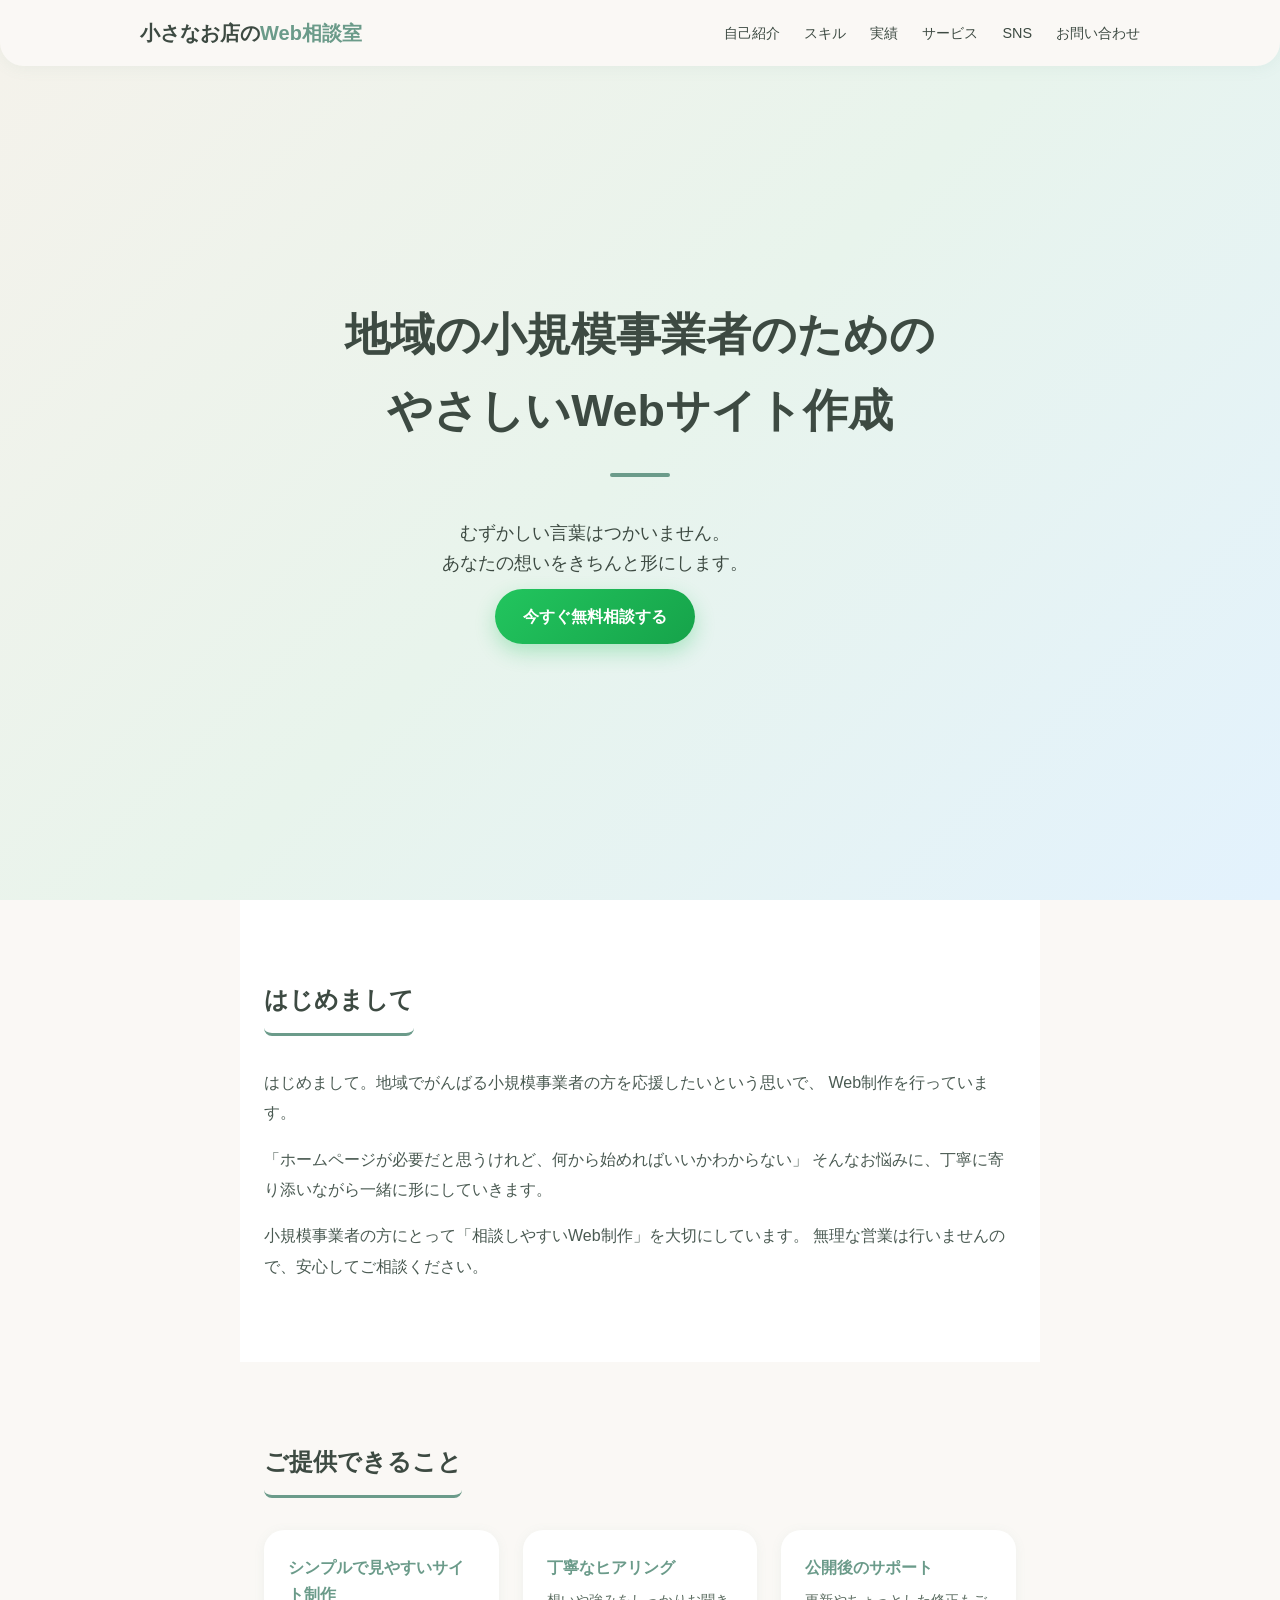
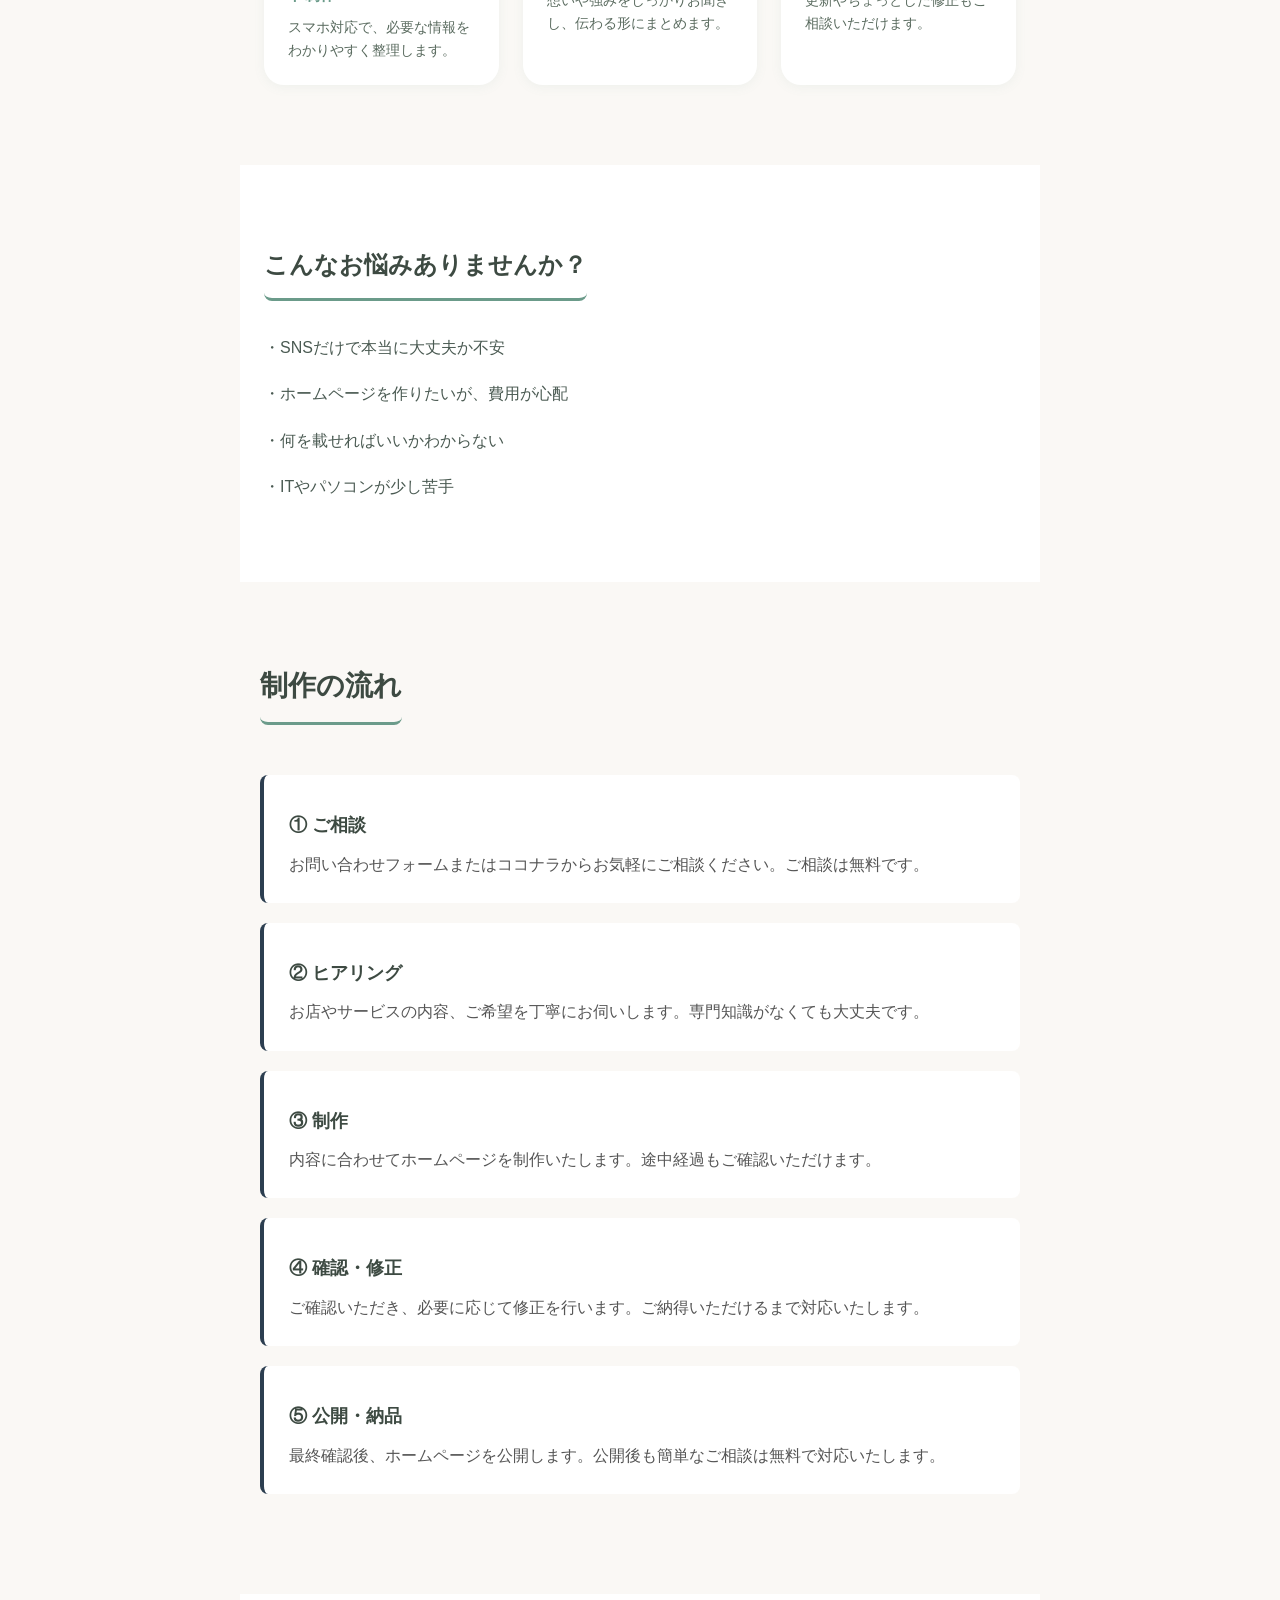
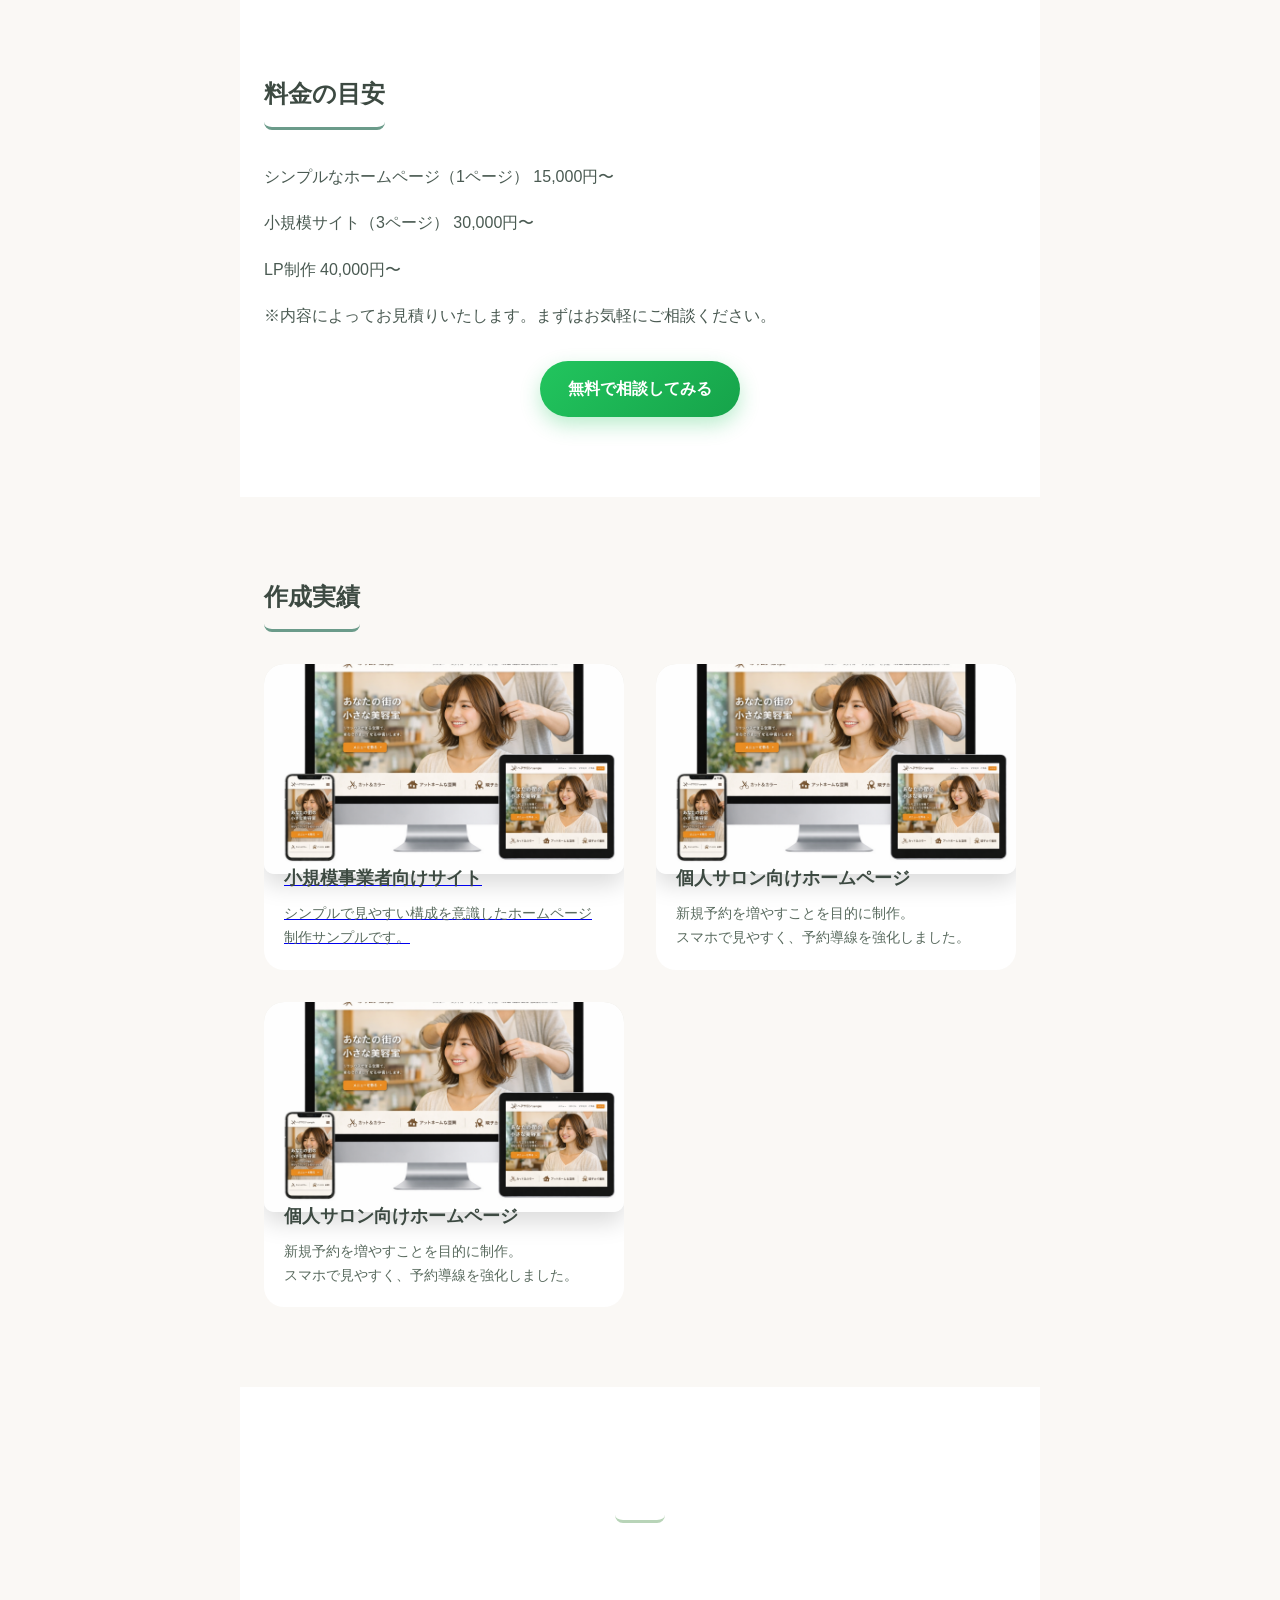
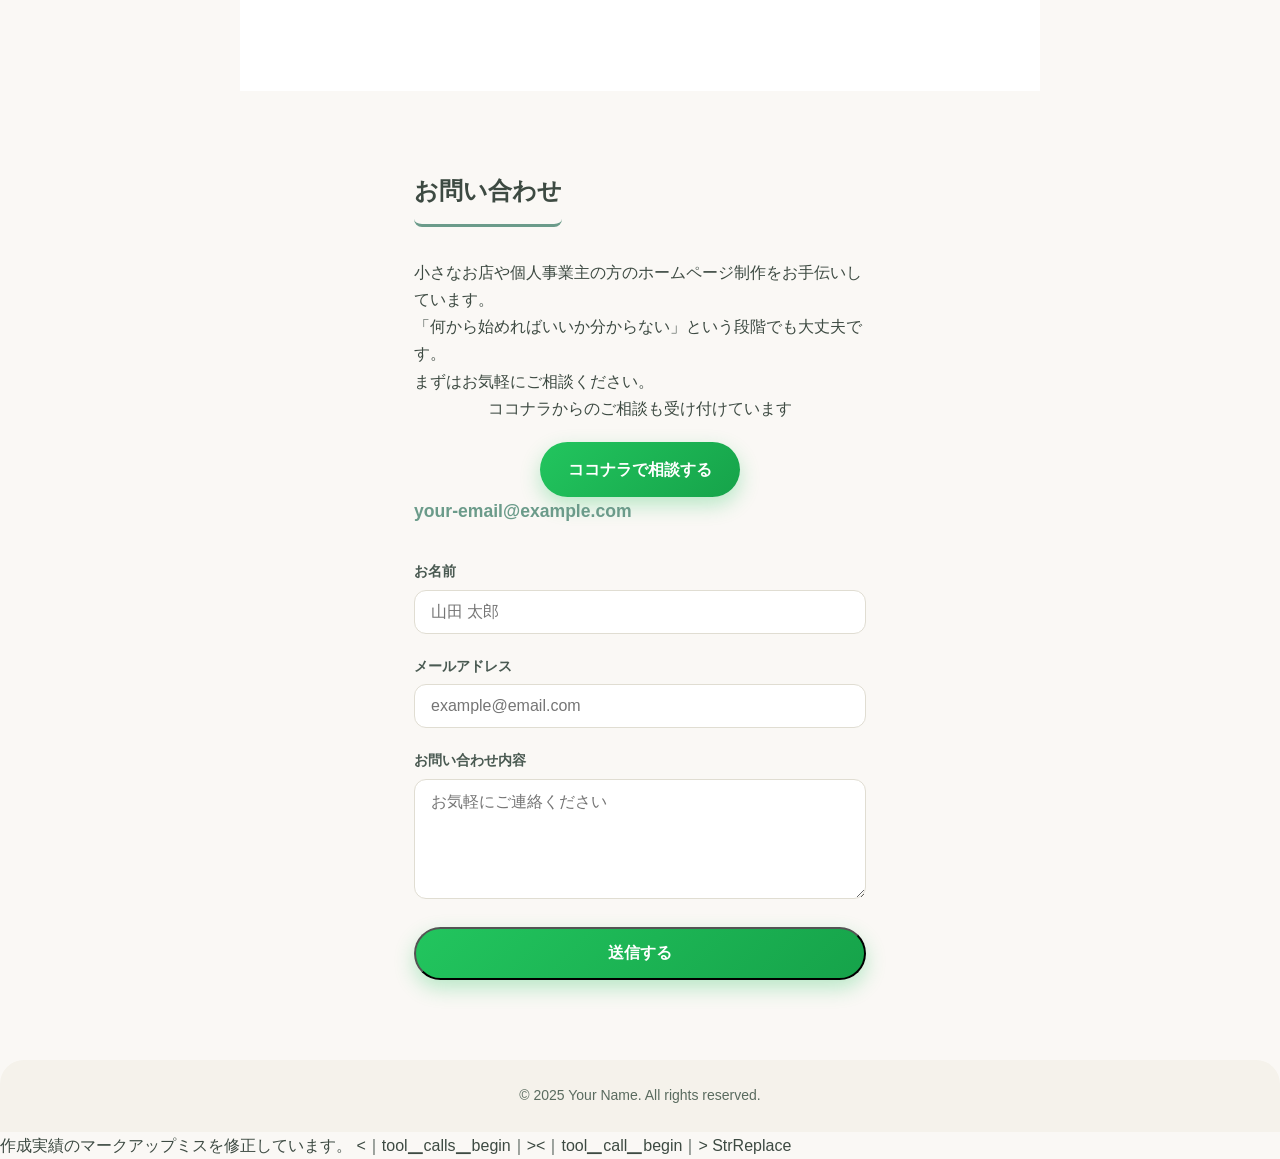
==== index.html @ 9c5da773 "改善３" ====
<!DOCTYPE html>

<html lang="ja"> 
<head>
  <meta charset="UTF-8">
  <meta name="viewport" content="width=device-width, initial-scale=1.0">
  <title>地域の小規模事業者向けホームページ制作 | 小さなお店のWeb相談室</title>
  <meta name="description" content="小規模事業者さまや個人事業主さま向けのWeb制作サービスを行っています。スマホ対応のシンプルなサイトをヒアリングから公開まで丁寧にサポート。小さなお店のWeb相談室です。">  
  <meta property="og:title" content="地域の小規模事業者のためのやさしいWebサイト作成">
  <meta property="og:description" content="小規模事業者さまや個人事業主さま向けのWeb制作サービスを行っています。スマホ対応のシンプルなサイトをヒアリングから公開まで丁寧にサポート。小さなお店のWeb相談室です。">
  <meta property="og:type" content="website">
  <meta property="og:url" content="https://smallbiz-web.github.io/web-portfolio/">
  <meta property="og:image" content="https://smallbiz-web.github.io/web-portfolio/ogp.png">
  <meta name="twitter:card" content="summary_large_image">
  <meta name="twitter:title" content="地域の小規模事業者のためのやさしいWebサイト作成">
  <meta name="twitter:description" content="スマホ対応のシンプルなサイトをヒアリングから公開まで丁寧にサポート。小さなお店のWeb相談室です。">
  <meta name="twitter:image" content="https://smallbiz-web.github.io/web-portfolio/ogp.png">
  <link rel="stylesheet" href="style.css">
</head>
<body>
  <!-- ========================================
       １. ヘッダー（名前とメニュー）
       名前は .header-name 内を、メニューは .header-nav 内を編集してください
  ======================================== -->
  <header class="header">
    <div class="header-inner">
      <a href="#" class="header-name">小さなお店の<span>Web相談室</span></a>
      <nav class="header-nav">
        <a href="#intro">自己紹介</a>
        <a href="#skills">スキル</a>
        <a href="#works">実績</a>
        <a href="service.html">サービス</a>
        <a href="#sns">SNS</a>
        <a href="#contact">お問い合わせ</a>
      </nav>
    </div>
  </header>

  <!-- ========================================
       ２. メインビジュアル（キャッチコピー）
       h1 と p の中身を変更してください
  ======================================== -->
  <section class="hero">
    <div class="hero-content">
      <h1>地域の小規模事業者のための<br>やさしいWebサイト作成</h1>
      <div class="hero-accent"></div>
       <p>むずかしい言葉はつかいません。<br>
          あなたの想いをきちんと形にします。</p>

         <p class="hero-button">
          <a href="#contact" class="btn-primary">
            今すぐ無料相談する
          </a>
        </p>
        
    </div>
  </section>

  <!-- ========================================
       ３. 自己紹介セクション
       .intro-text 内の p タグで文章を編集してください
  ======================================== -->
  <section class="section" id="intro">
    <h2 class="section-title">はじめまして</h2>
    <div class="intro-text">
      <p>
        <!-- ここに自己紹介文を書いてください -->
        はじめまして。地域でがんばる小規模事業者の方を応援したいという思いで、
Web制作を行っています。
      </p>
      <p>
        「ホームページが必要だと思うけれど、何から始めればいいかわからない」
        そんなお悩みに、丁寧に寄り添いながら一緒に形にしていきます。
        </p>
        
        <p>
          小規模事業者の方にとって「相談しやすいWeb制作」を大切にしています。
          無理な営業は行いませんので、安心してご相談ください。
          </p>
    </div>
  </section>

  <!-- ========================================
       ４. スキルセクション
       .skill-item をコピーして追加・削除できます
  ======================================== -->
  <section class="section skills" id="skills">
    <h2 class="section-title">ご提供できること</h2>
    <div class="skill-list">
      <div class="skill-item">
        <h3>シンプルで見やすいサイト制作</h3>
        <p>スマホ対応で、必要な情報をわかりやすく整理します。</p>
      </div>
      <div class="skill-item">
        <h3>丁寧なヒアリング</h3>
        <p>想いや強みをしっかりお聞きし、伝わる形にまとめます。</p>
      </div>
      <div class="skill-item">
        <h3>公開後のサポート</h3>
        <p>更新やちょっとした修正もご相談いただけます。</p>
      </div>
    </div>
  </section>

  <section class="section">
    <h2 class="section-title">こんなお悩みありませんか？</h2>
    <div class="intro-text">
      <p>・SNSだけで本当に大丈夫か不安</p>
      <p>・ホームページを作りたいが、費用が心配</p>
      <p>・何を載せればいいかわからない</p>
      <p>・ITやパソコンが少し苦手</p>
    </div>
  </section>

  <!-- 制作の流れ -->
<section class="section flow">
  <h2 class="section-title">制作の流れ</h2>

  <div class="flow-item">
    <h3>① ご相談</h3>
    <p>お問い合わせフォームまたはココナラからお気軽にご相談ください。ご相談は無料です。</p>
  </div>
  
  <div class="flow-item">
    <h3>② ヒアリング</h3>
    <p>お店やサービスの内容、ご希望を丁寧にお伺いします。専門知識がなくても大丈夫です。</p>
  </div>
  
  <div class="flow-item">
    <h3>③ 制作</h3>
    <p>内容に合わせてホームページを制作いたします。途中経過もご確認いただけます。</p>
  </div>
  
  <div class="flow-item">
    <h3>④ 確認・修正</h3>
    <p>ご確認いただき、必要に応じて修正を行います。ご納得いただけるまで対応いたします。</p>
  </div>
  
  <div class="flow-item">
    <h3>⑤ 公開・納品</h3>
    <p>最終確認後、ホームページを公開します。公開後も簡単なご相談は無料で対応いたします。</p>
  </div>
</section>

  <section class="section price">
    <h2 class="section-title">料金の目安</h2>
    <div class="intro-text">
      <p>シンプルなホームページ（1ページ） 15,000円〜</p>
      <p>小規模サイト（3ページ） 30,000円〜</p>
      <p>LP制作 40,000円〜</p>
      <p>※内容によってお見積りいたします。まずはお気軽にご相談ください。</p>
    </div>

    <div style="text-align:center; margin-top:30px;">
      <a href="#contact" class="btn-primary">
        無料で相談してみる
      </a>
    </div>
  
  </section>
  
  <!-- ========================================
       ５. 作成実績セクション
       .work-item をコピーして作品を追加できます
  ======================================== -->
  <section class="section" id="works">
    <h2 class="section-title">作成実績</h2>
    <div class="works-grid">
      <a href="https://smallbiz-web.github.io/web-portfolio/" target="_blank" rel="noopener noreferrer">
        <div class="work-item">
          <div class="work-image">
            <img src="work1.png" alt="制作したサイト">
          </div>
          <div class="work-content">
            <h3>小規模事業者向けサイト</h3>
            <p>シンプルで見やすい構成を意識したホームページ制作サンプルです。</p>
          </div>
        </div>
      </a>
      <div class="work-item">
        <div class="work-image">
          <img src="work1.png" alt="制作したサイト">
        </div>
        <div class="work-content">
          <h3>個人サロン向けホームページ</h3>
          <p>
            新規予約を増やすことを目的に制作。<br>
            スマホで見やすく、予約導線を強化しました。
            </p>
        </div>
      </div>
      <div class="work-item">
        <div class="work-image">
          <img src="work1.png" alt="制作したサイト">
        </div>
        <div class="work-content">
          <h3>個人サロン向けホームページ</h3>
          <p>
            新規予約を増やすことを目的に制作。<br>
            スマホで見やすく、予約導線を強化しました。
            </p>
        </div>
      </div>
    </div>
  </section>

  <!-- ========================================
       ６. SNSリンクセクション
       href に各SNSのURLを入れてください
  ======================================== -->
  <section class="section sns-section" id="sns">
    <h2 class="section-title">SNS</h2>
    <div class="sns-links">
      <a href="https://www.instagram.com/" class="sns-link" target="_blank" rel="noopener noreferrer" title="Instagram">IG</a>
      <a href="https://x.com/" class="sns-link" target="_blank" rel="noopener noreferrer" title="X (Twitter)">X</a>
      <a href="https://github.com/" class="sns-link" target="_blank" rel="noopener noreferrer" title="GitHub">GH</a>
    </div>
  </section>

  <!-- ========================================
       ７. お問い合わせセクション
       メールアドレスは a の href と中身を、
       フォームはお問い合わせフォームサービスのURLに action を設定してください
  ======================================== -->
  <section class="section contact-section" id="contact">
    <h2 class="section-title">お問い合わせ</h2>

    <p>小さなお店や個人事業主の方のホームページ制作をお手伝いしています。</p>
<p>「何から始めればいいか分からない」という段階でも大丈夫です。</p>
<p>まずはお気軽にご相談ください。</p>
    <p style="text-align:center; margin-bottom:20px;">
      ココナラからのご相談も受け付けています
    </p>
    
    <p style="text-align:center;">
      <a href="https://coconala.com/" target="_blank" rel="noopener noreferrer" class="btn-primary">
        ココナラで相談する
      </a>
    </p>
    <a href="mailto:your-email@example.com" class="contact-email">your-email@example.com</a>
    <form class="contact-form" action="#" method="post">
      <div>
        <label for="name">お名前</label>
        <input type="text" id="name" name="name" required placeholder="山田 太郎">
      </div>
      <div>
        <label for="email">メールアドレス</label>
        <input type="email" id="email" name="email" required placeholder="example@email.com">
      </div>
      <div>
        <label for="message">お問い合わせ内容</label>
        <textarea id="message" name="message" required placeholder="お気軽にご連絡ください"></textarea>
      </div>
      <button type="submit" class="btn-primary">送信する</button>
    </form>
  </section>

  

  <footer>
    <p>&copy; 2025 Your Name. All rights reserved.</p>
  </footer>
</body>
</html>
</think>
作成実績のマークアップミスを修正しています。
<｜tool▁calls▁begin｜><｜tool▁call▁begin｜>
StrReplace
---- style.css ----
* {
    margin: 0;
    padding: 0;
    box-sizing: border-box;
  }

  body {
    font-family: "Helvetica Neue", Arial, "Hiragino Kaku Gothic ProN", "Hiragino Sans", Meiryo, sans-serif;
    color: #3d4a42;
    line-height: 1.7;
    background-color: #faf8f5;
  }

  /* スムーズスクロール：メニュークリック時になめらかに移動 */
  html {
    scroll-behavior: smooth;
  }

  /* ========================================
     １. ヘッダー（名前とメニュー）
     ページ上部の固定ナビゲーション
  ======================================== */
  .header {
    position: fixed;
    top: 0;
    left: 0;
    right: 0;
    background: rgba(250, 248, 245, 0.98);
    box-shadow: 0 2px 16px rgba(107, 155, 138, 0.08);
    z-index: 1000;
    padding: 16px 24px;
    border-radius: 0 0 24px 24px;
  }

  .header-inner {
    max-width: 1000px;
    margin: 0 auto;
    display: flex;
    justify-content: space-between;
    align-items: center;
    flex-wrap: wrap;
    gap: 16px;
  }

  /* 名前（ロゴ）部分 */
  .header-name {
    font-size: 1.25rem;
    font-weight: 700;
    color: #3d4a42;
    text-decoration: none;
  }

  .header-name span {
    color: #6b9b8a;
  }

  /* メニュー部分 */
  .header-nav {
    display: flex;
    gap: 24px;
    flex-wrap: wrap;
  }

  .header-nav a {
    color: #3d4a42;
    text-decoration: none;
    font-size: 0.9rem;
    transition: color 0.2s;
  }

  .header-nav a:hover {
    color: #6b9b8a;
  }

  /* ========================================
     ２. メインビジュアル
     ファーストビュー（キャッチコピー表示）
  ======================================== */
  .hero {
    min-height: 100vh;
    display: flex;
    align-items: center;
    justify-content: center;
    background: linear-gradient(135deg, #f5f2eb 0%, #e8f4ec 50%, #e3f2fd 100%);
    padding: 120px 24px 80px;
    text-align: center;
  }

  .hero-content h1 {
    font-size: clamp(2rem, 5vw, 2.8rem);
    font-weight: 800;
  }
  
  .hero-content p {
    font-size: 1.1rem;
    max-width: 500px;
    margin-top: 10px;
  }

  /* アクセントライン（淡い緑） */
  .hero-accent {
    display: inline-block;
    width: 60px;
    height: 4px;
    background: #6b9b8a;
    margin: 24px auto;
    border-radius: 4px;
  }

  /* ========================================
     ３. 自己紹介セクション
     「はじめまして」の挨拶
  ======================================== */
  .section {
    max-width: 800px;
    margin: 0 auto;
    padding: 80px 24px;
  }

  .section:nth-of-type(even) {
    background: #ffffff;
  }
  
  .section:nth-of-type(odd) {
    background: #faf8f5;
  }

  .section-title {
    font-size: 1.5rem;
    font-weight: 700;
    color: #3d4a42;
    margin-bottom: 32px;
    padding-bottom: 12px;
    border-bottom: 3px solid #6b9b8a;
    border-radius: 0 0 8px 8px;
    display: inline-block;
  }

  .intro-text {
    font-size: 1rem;
    color: #4a5a52;
    line-height: 1.9;
  }

  .intro-text p + p {
    margin-top: 16px;
  }

  /* ========================================
     ４. スキルセクション
     Web制作スキル一覧
  ======================================== */
  .skills {
    background: #f5f2eb;
  }

  .skill-list {
    display: grid;
    grid-template-columns: repeat(auto-fit, minmax(200px, 1fr));
    gap: 24px;
  }

  .skill-item {
    background: #ffffff;
    padding: 24px;
    border-radius: 20px;
    box-shadow: 0 2px 12px rgba(107, 155, 138, 0.08);
    transition: transform 0.2s, box-shadow 0.2s;
  }

  .skill-item:hover {
    transform: translateY(-4px);
    box-shadow: 0 8px 24px rgba(107, 155, 138, 0.15);
  }

  .skill-item h3 {
    font-size: 1rem;
    color: #6b9b8a;
    margin-bottom: 8px;
  }

  .skill-item p {
    font-size: 0.875rem;
    color: #5a6b5f;
    line-height: 1.6;
  }

  /* ========================================
     ５. 作成実績セクション
     作品・プロジェクトのプレースホルダー
  ======================================== */
  .works-grid {
    display: grid;
    grid-template-columns: repeat(auto-fit, minmax(260px, 1fr));
    gap: 32px;
  }

  .work-item {
    background: #ffffff;
    border-radius: 20px;
    overflow: hidden;
    transition: 0.3s;
    cursor: pointer;
  }
  
  .work-item:hover {
    transform: translateY(-6px);
    box-shadow: 0 12px 30px rgba(0,0,0,0.15);
  }

  /* 画像プレースホルダー（ベージュ系） */
  .work-image {
    height: 180px;
    background: linear-gradient(135deg, #ebe6dc 0%, #e0ddd2 100%);
    display: flex;
    align-items: center;
    justify-content: center;
    color: #8a9588;
    font-size: 0.875rem;
  }

  .work-content {
    padding: 20px;
  }

  .work-content h3 {
    font-size: 1.1rem;
    color: #3d4a42;
    margin-bottom: 8px;
  }

  .work-content p {
    font-size: 0.875rem;
    color: #5a6b5f;
  }

  /* ========================================
     ６. SNSリンクセクション
     Instagram等のアイコンボタン
  ======================================== */
  .sns-section {
    background: linear-gradient(135deg, #5c7a6e 0%, #6b8b7e 100%);
    color: #ffffff;
    text-align: center;
  }

  .sns-section .section-title {
    color: #ffffff;
    border-bottom-color: #b8d4b8;
  }

  .sns-links {
    display: flex;
    justify-content: center;
    gap: 20px;
    flex-wrap: wrap;
  }

  .sns-link {
    display: inline-flex;
    align-items: center;
    justify-content: center;
    width: 56px;
    height: 56px;
    background: rgba(255, 255, 255, 0.2);
    color: #ffffff;
    border-radius: 50%;
    text-decoration: none;
    font-size: 1.5rem;
    transition: background 0.2s, transform 0.2s;
  }

  .sns-link:hover {
    background: #6b9b8a;
    transform: scale(1.05);
  }

  /* ========================================
     ７. お問い合わせセクション
     メールアドレス or 簡単なフォーム
  ======================================== */
  .contact-section {
    max-width: 500px;
    margin: 0 auto;
  }

  /* メールリンクスタイル */
  .contact-email {
    display: inline-block;
    margin-bottom: 32px;
    font-size: 1.1rem;
    color: #6b9b8a;
    text-decoration: none;
    font-weight: 600;
  }

  .contact-email:hover {
    text-decoration: underline;
  }

  /* お問い合わせフォーム */
  .contact-form {
    display: flex;
    flex-direction: column;
    gap: 20px;
  }

  .contact-form label {
    font-size: 0.9rem;
    font-weight: 600;
    color: #4a5a52;
    display: block;
    margin-bottom: 6px;
  }

  .contact-form input,
  .contact-form textarea {
    width: 100%;
    padding: 12px 16px;
    border: 1px solid #e0ddd2;
    border-radius: 12px;
    font-size: 1rem;
    font-family: inherit;
    transition: border-color 0.2s;
  }

  .contact-form input:focus,
  .contact-form textarea:focus {
    outline: none;
    border-color: #6b9b8a;
  }

  .contact-form textarea {
    min-height: 120px;
    resize: vertical;
  }

  .contact-form button:hover {
    background: #5a8a7a;
  }

  /* ========================================
     レスポンシブ（スマホ対応）
     画面幅768px以下で適用されます
  ======================================== */
  @media (max-width: 768px) {
    .header-nav {
      gap: 16px;
    }
    .header-nav a {
      font-size: 0.85rem;
    }
    .section {
      padding: 60px 20px;
    }
    .section-title {
      font-size: 1.25rem;
    }
    .skill-list {
      grid-template-columns: 1fr;
    }
    .works-grid {
      grid-template-columns: 1fr;
    }
  }

  /* ========================================
     フッター
  ======================================== */
  footer {
    text-align: center;
    padding: 24px;
    background: #f5f2eb;
    font-size: 0.875rem;
    color: #5a6b5f;
    border-radius: 24px 24px 0 0;
  }

  /* ========================================
 共通ボタンスタイル
======================================== */
.btn-primary {
  display: inline-block;
  padding: 14px 28px;
  background: linear-gradient(135deg, #22c55e, #16a34a);
  color: #ffffff;
  border-radius: 30px;
  text-decoration: none;
  font-weight: bold;
  font-size: 1rem;
  box-shadow: 0 8px 20px rgba(34,197,94,0.3);
  transition: 0.3s;
}

.btn-primary:hover {
  transform: translateY(-3px) scale(1.03);
  box-shadow: 0 12px 28px rgba(34,197,94,0.4);
}

.flow {
padding: 80px 20px;
background-color: #f5f2eb;
}

.flow h2 {
text-align: center;
margin-bottom: 50px;
font-size: 28px;
}

.flow-steps {
max-width: 900px;
margin: 0 auto;
}

.flow-item {
background: #ffffff;
padding: 25px;
margin-bottom: 20px;
border-left: 4px solid #2c3e50;
border-radius: 8px;
}

.step-number {
font-size: 14px;
color: #2c3e50;
font-weight: bold;
}

.flow-item h3 {
margin: 10px 0;
font-size: 18px;
}

.flow-item p {
line-height: 1.7;
color: #555;
}

.hero-button {
  margin-top:24px;
}

.work-image img{
  width:100%;
  border-radius:10px;
  box-shadow:0 10px 25px rgba(0,0,0,0.15);
  transition:0.3s;
}

.work-image img:hover{
  transform:translateY(-5px);
  box-shadow:0 15px 35px rgba(0,0,0,0.2);
}
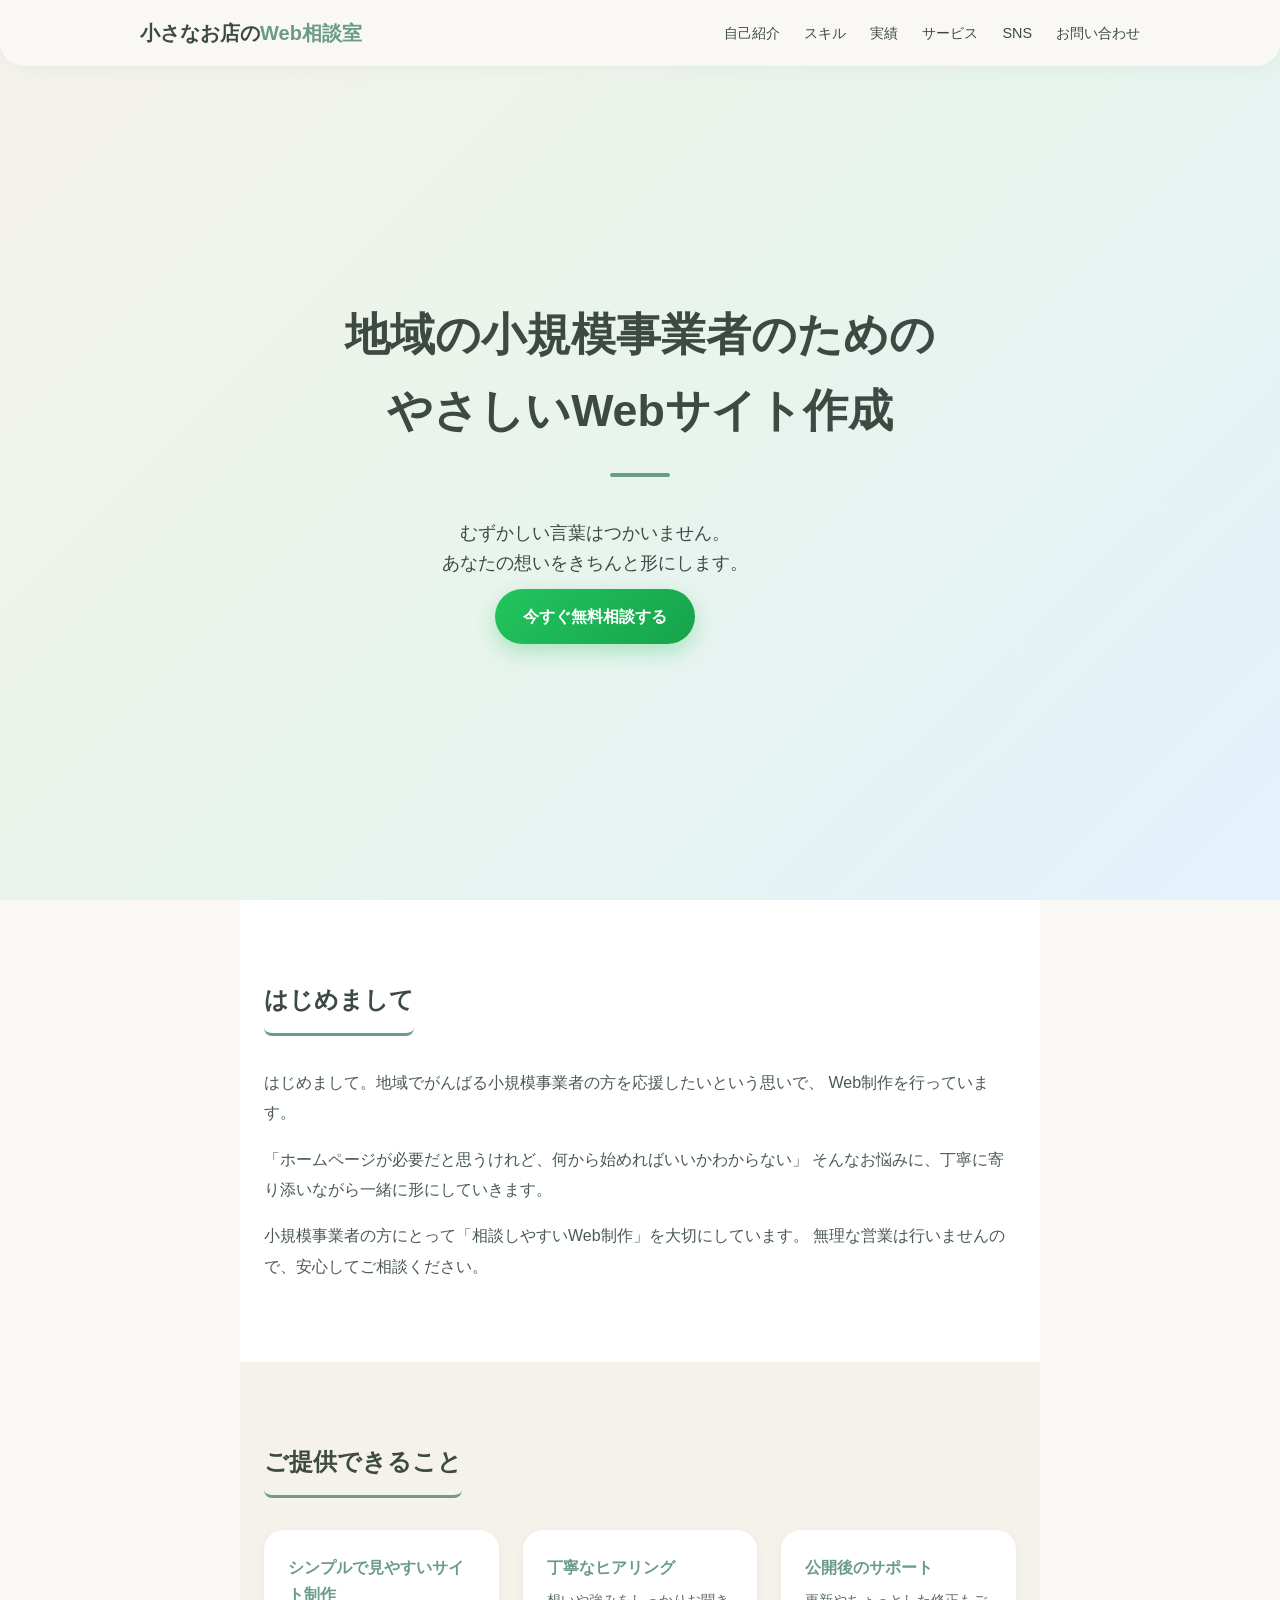
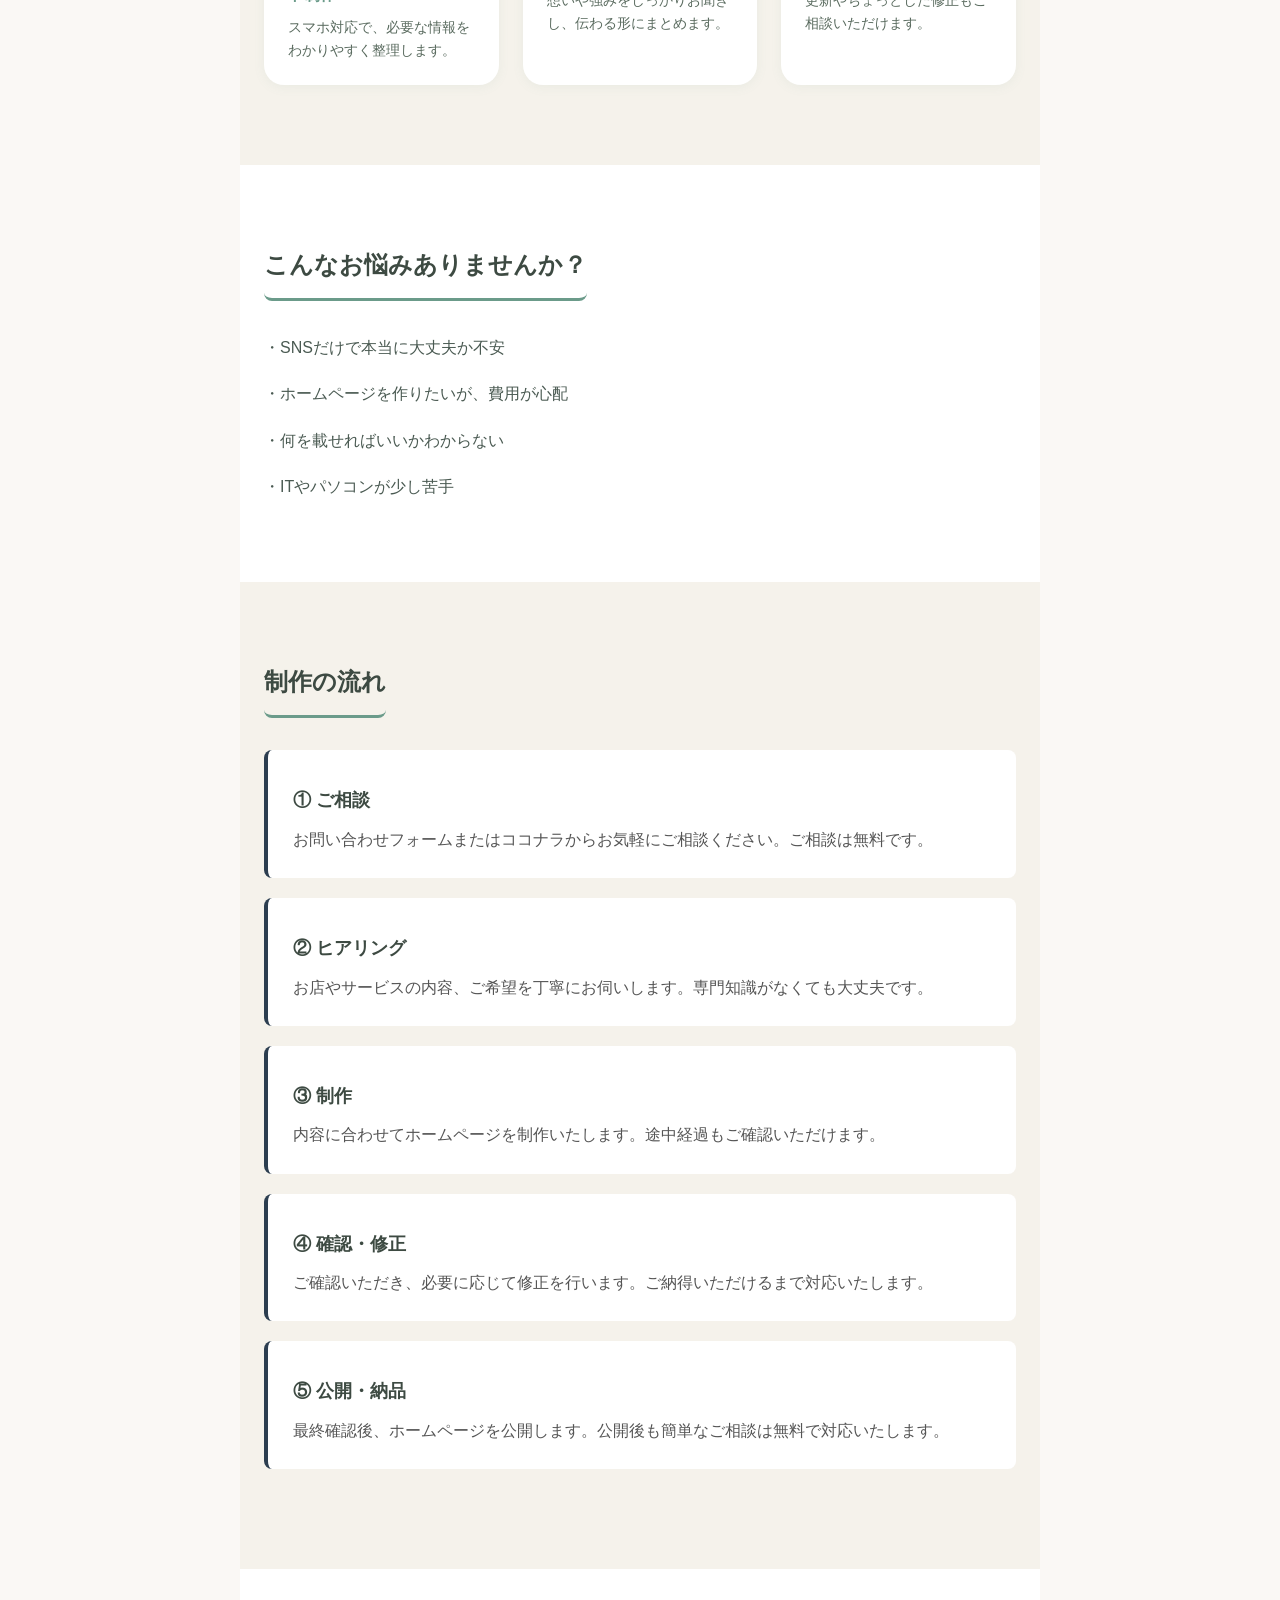
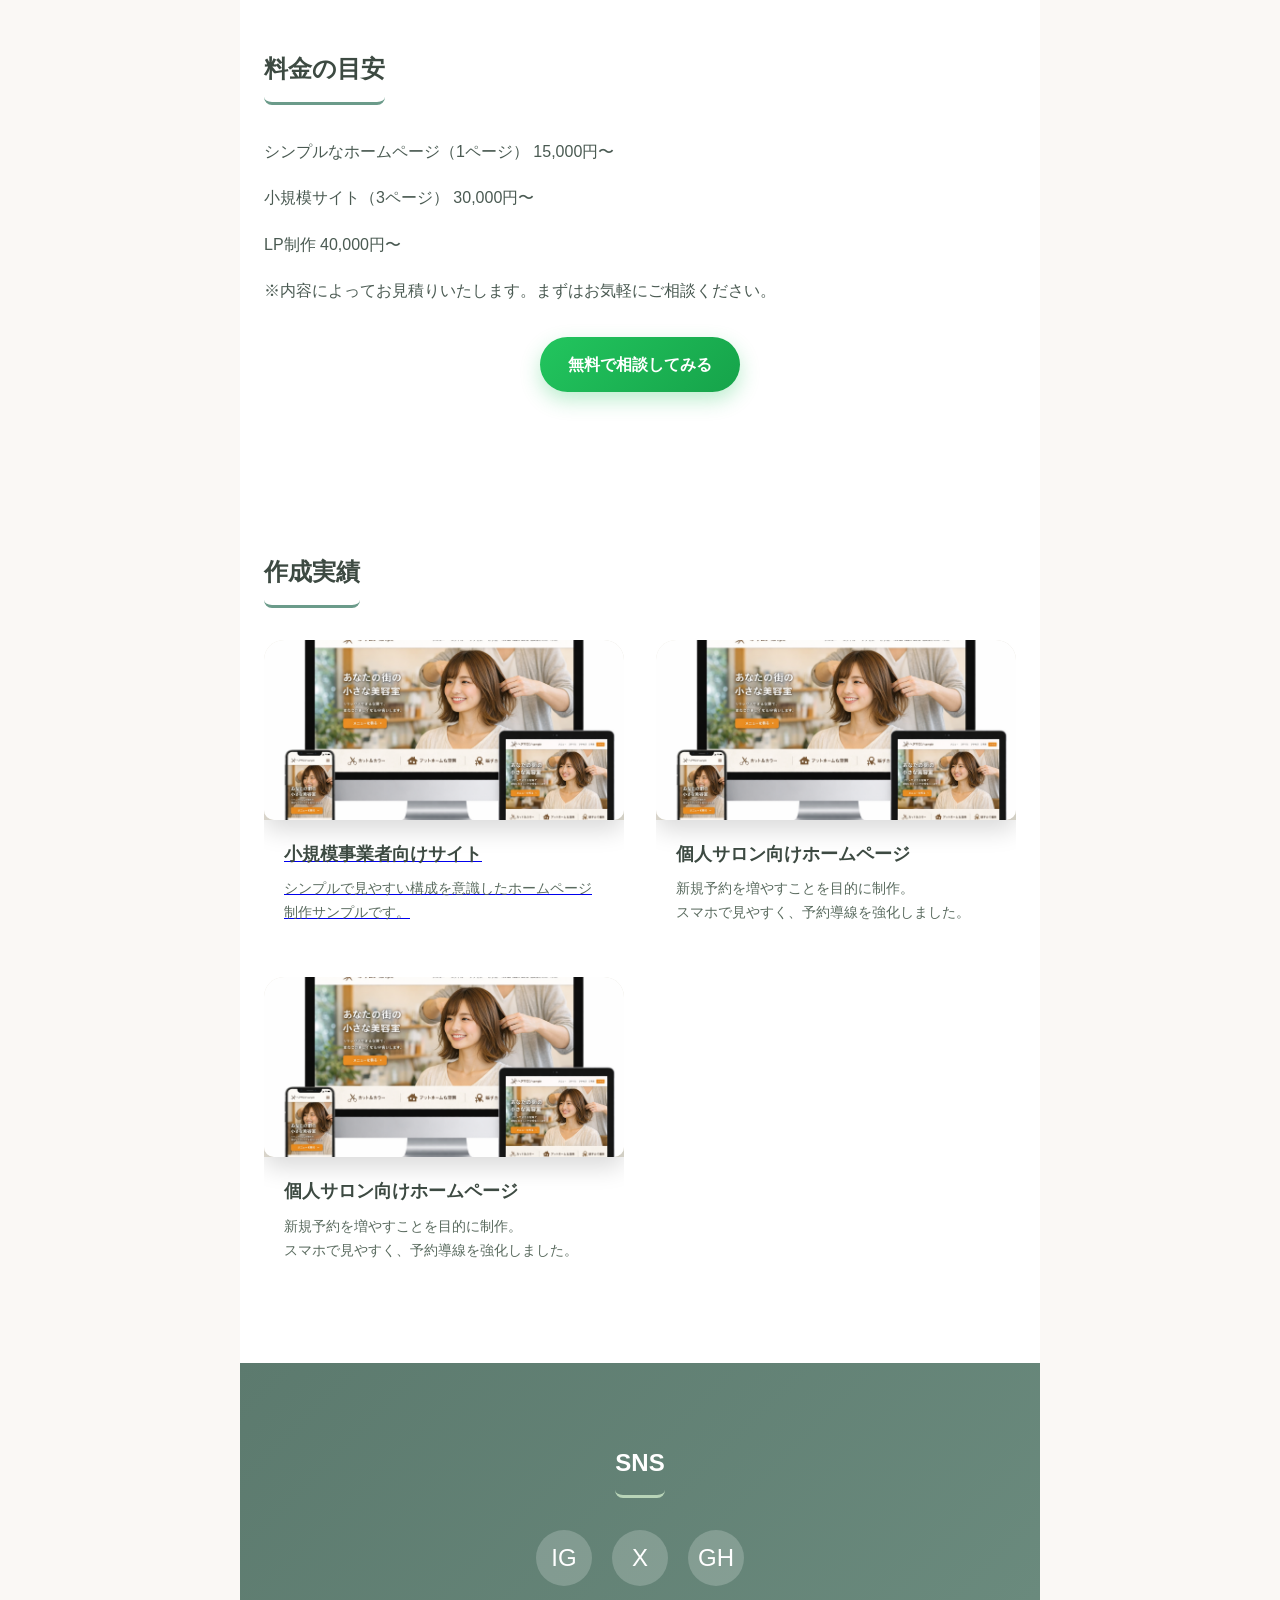
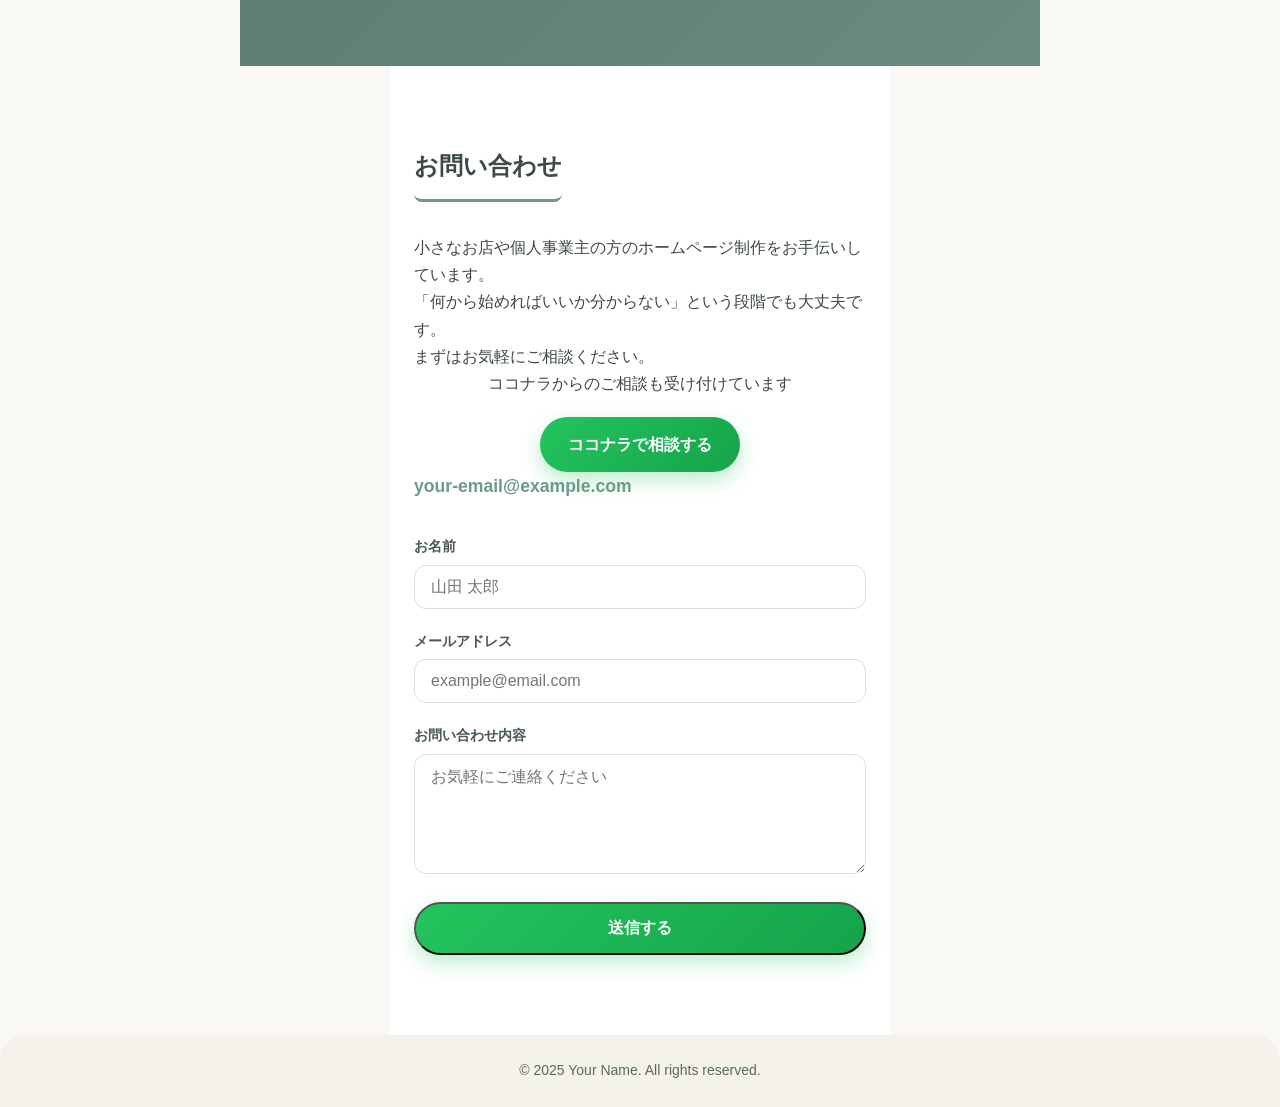
==== commit c8e50f90: "CSS変更" ====
--- a/index.html
+++ b/index.html
@@ -60,7 +60,7 @@
        ３. 自己紹介セクション
        .intro-text 内の p タグで文章を編集してください
   ======================================== -->
-  <section class="section" id="intro">
+  <section class="section section-alt" id="intro">
     <h2 class="section-title">はじめまして</h2>
     <div class="intro-text">
       <p>
@@ -102,7 +102,7 @@
     </div>
   </section>
 
-  <section class="section">
+  <section class="section section-alt">
     <h2 class="section-title">こんなお悩みありませんか？</h2>
     <div class="intro-text">
       <p>・SNSだけで本当に大丈夫か不安</p>
@@ -163,7 +163,7 @@
        ５. 作成実績セクション
        .work-item をコピーして作品を追加できます
   ======================================== -->
-  <section class="section" id="works">
+  <section class="section section-alt" id="works">
     <h2 class="section-title">作成実績</h2>
     <div class="works-grid">
       <a href="https://smallbiz-web.github.io/web-portfolio/" target="_blank" rel="noopener noreferrer">
@@ -222,7 +222,7 @@
        メールアドレスは a の href と中身を、
        フォームはお問い合わせフォームサービスのURLに action を設定してください
   ======================================== -->
-  <section class="section contact-section" id="contact">
+  <section class="section section-alt contact-section" id="contact">
     <h2 class="section-title">お問い合わせ</h2>
 
     <p>小さなお店や個人事業主の方のホームページ制作をお手伝いしています。</p>
@@ -261,8 +261,4 @@
     <p>&copy; 2025 Your Name. All rights reserved.</p>
   </footer>
 </body>
-</html>
-</think>
-作成実績のマークアップミスを修正しています。
-<｜tool▁calls▁begin｜><｜tool▁call▁begin｜>
-StrReplace+</html>
--- a/style.css
+++ b/style.css
@@ -14,6 +14,11 @@
   /* スムーズスクロール：メニュークリック時になめらかに移動 */
   html {
     scroll-behavior: smooth;
+    scroll-padding-top: 96px;
+  }
+
+  [id] {
+    scroll-margin-top: 96px;
   }
 
   /* ========================================
@@ -115,14 +120,11 @@
     max-width: 800px;
     margin: 0 auto;
     padding: 80px 24px;
-  }
-
-  .section:nth-of-type(even) {
+    background: #faf8f5;
+  }
+
+  .section-alt {
     background: #ffffff;
-  }
-  
-  .section:nth-of-type(odd) {
-    background: #faf8f5;
   }
 
   .section-title {
@@ -152,6 +154,10 @@
   ======================================== */
   .skills {
     background: #f5f2eb;
+  }
+
+  .price {
+    background: #ffffff;
   }
 
   .skill-list {
@@ -379,7 +385,7 @@
   /* ========================================
  共通ボタンスタイル
 ======================================== */
-.btn-primary {
+ .btn-primary {
   display: inline-block;
   padding: 14px 28px;
   background: linear-gradient(135deg, #22c55e, #16a34a);
@@ -397,44 +403,26 @@
   box-shadow: 0 12px 28px rgba(34,197,94,0.4);
 }
 
-.flow {
-padding: 80px 20px;
-background-color: #f5f2eb;
-}
-
-.flow h2 {
-text-align: center;
-margin-bottom: 50px;
-font-size: 28px;
-}
-
-.flow-steps {
-max-width: 900px;
-margin: 0 auto;
+.section.flow {
+  background-color: #f5f2eb;
 }
 
 .flow-item {
-background: #ffffff;
-padding: 25px;
-margin-bottom: 20px;
-border-left: 4px solid #2c3e50;
-border-radius: 8px;
-}
-
-.step-number {
-font-size: 14px;
-color: #2c3e50;
-font-weight: bold;
+  background: #ffffff;
+  padding: 25px;
+  margin-bottom: 20px;
+  border-left: 4px solid #2c3e50;
+  border-radius: 8px;
 }
 
 .flow-item h3 {
-margin: 10px 0;
-font-size: 18px;
+  margin: 10px 0;
+  font-size: 18px;
 }
 
 .flow-item p {
-line-height: 1.7;
-color: #555;
+  line-height: 1.7;
+  color: #555;
 }
 
 .hero-button {
@@ -443,6 +431,8 @@
 
 .work-image img{
   width:100%;
+  height: 100%;
+  object-fit: cover;
   border-radius:10px;
   box-shadow:0 10px 25px rgba(0,0,0,0.15);
   transition:0.3s;
@@ -451,4 +441,12 @@
 .work-image img:hover{
   transform:translateY(-5px);
   box-shadow:0 15px 35px rgba(0,0,0,0.2);
+}
+
+a:focus-visible,
+button:focus-visible,
+input:focus-visible,
+textarea:focus-visible {
+  outline: 3px solid #6b9b8a;
+  outline-offset: 3px;
 }
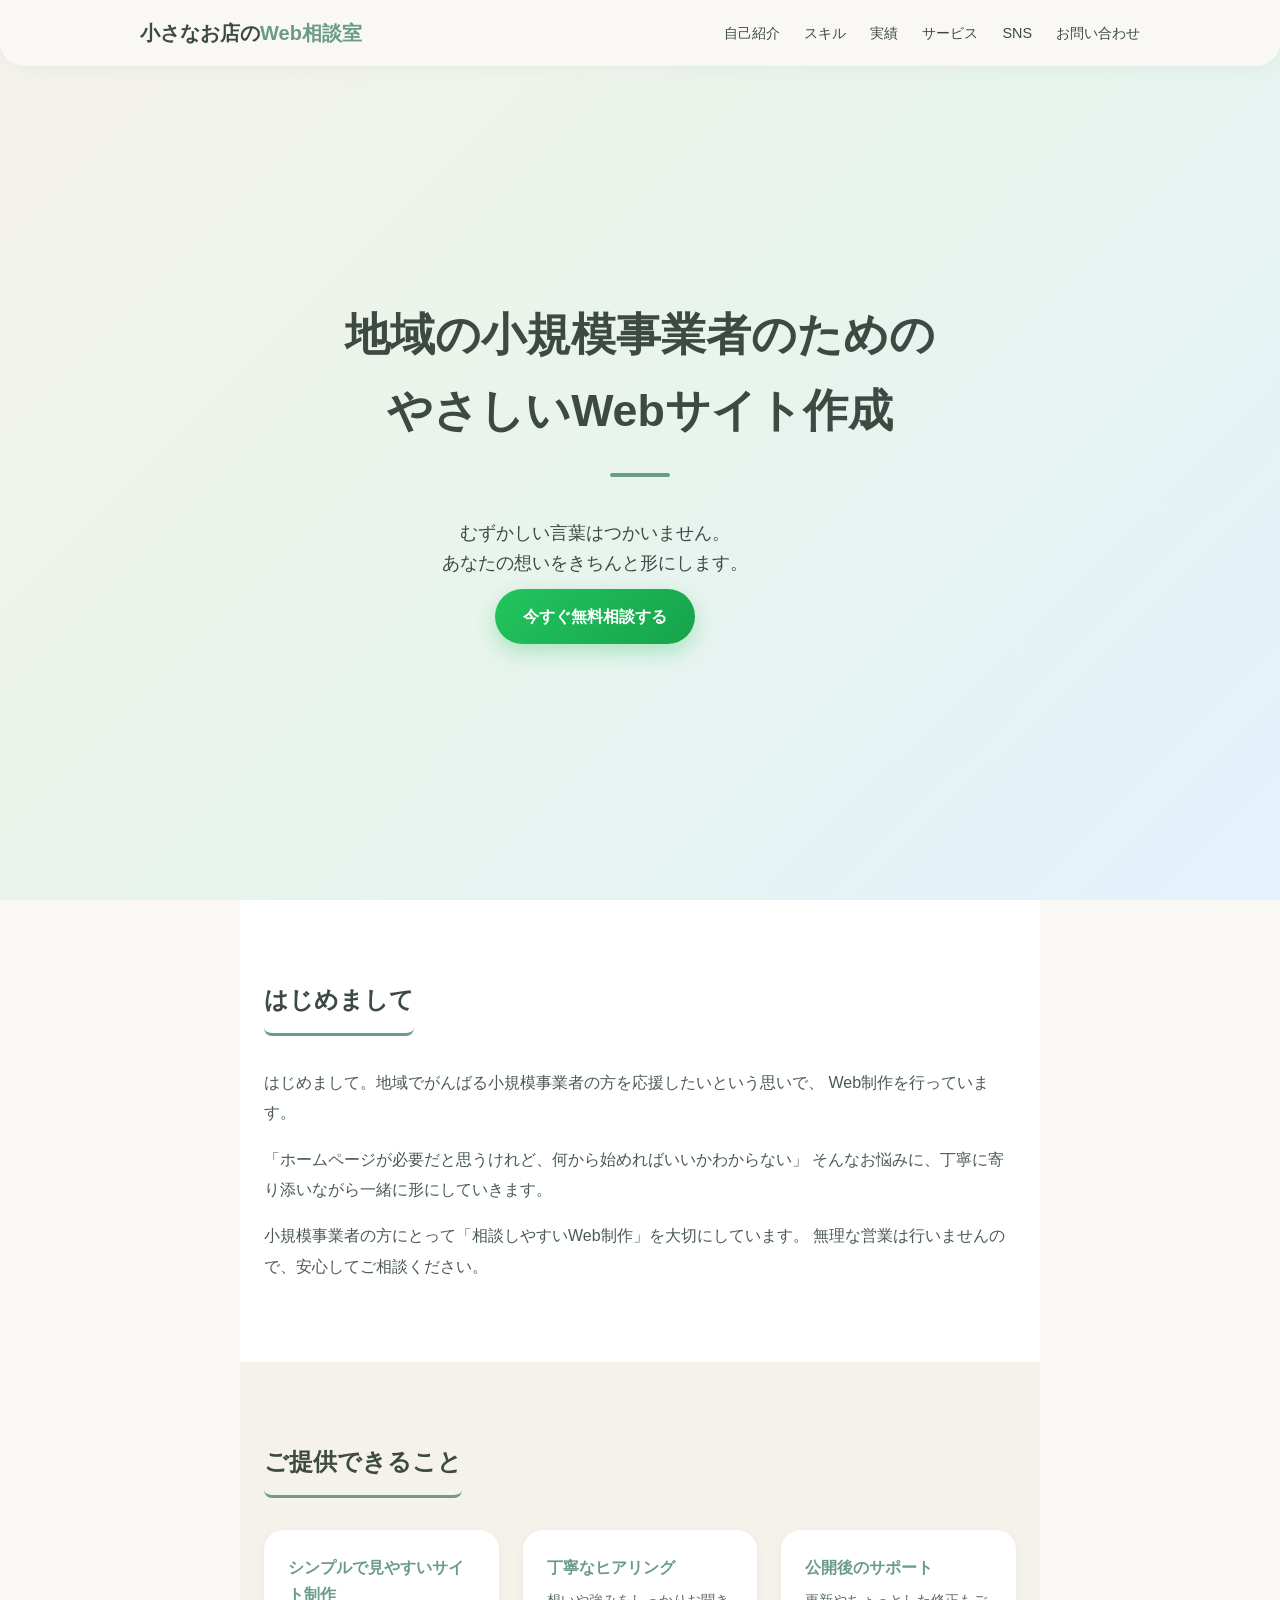
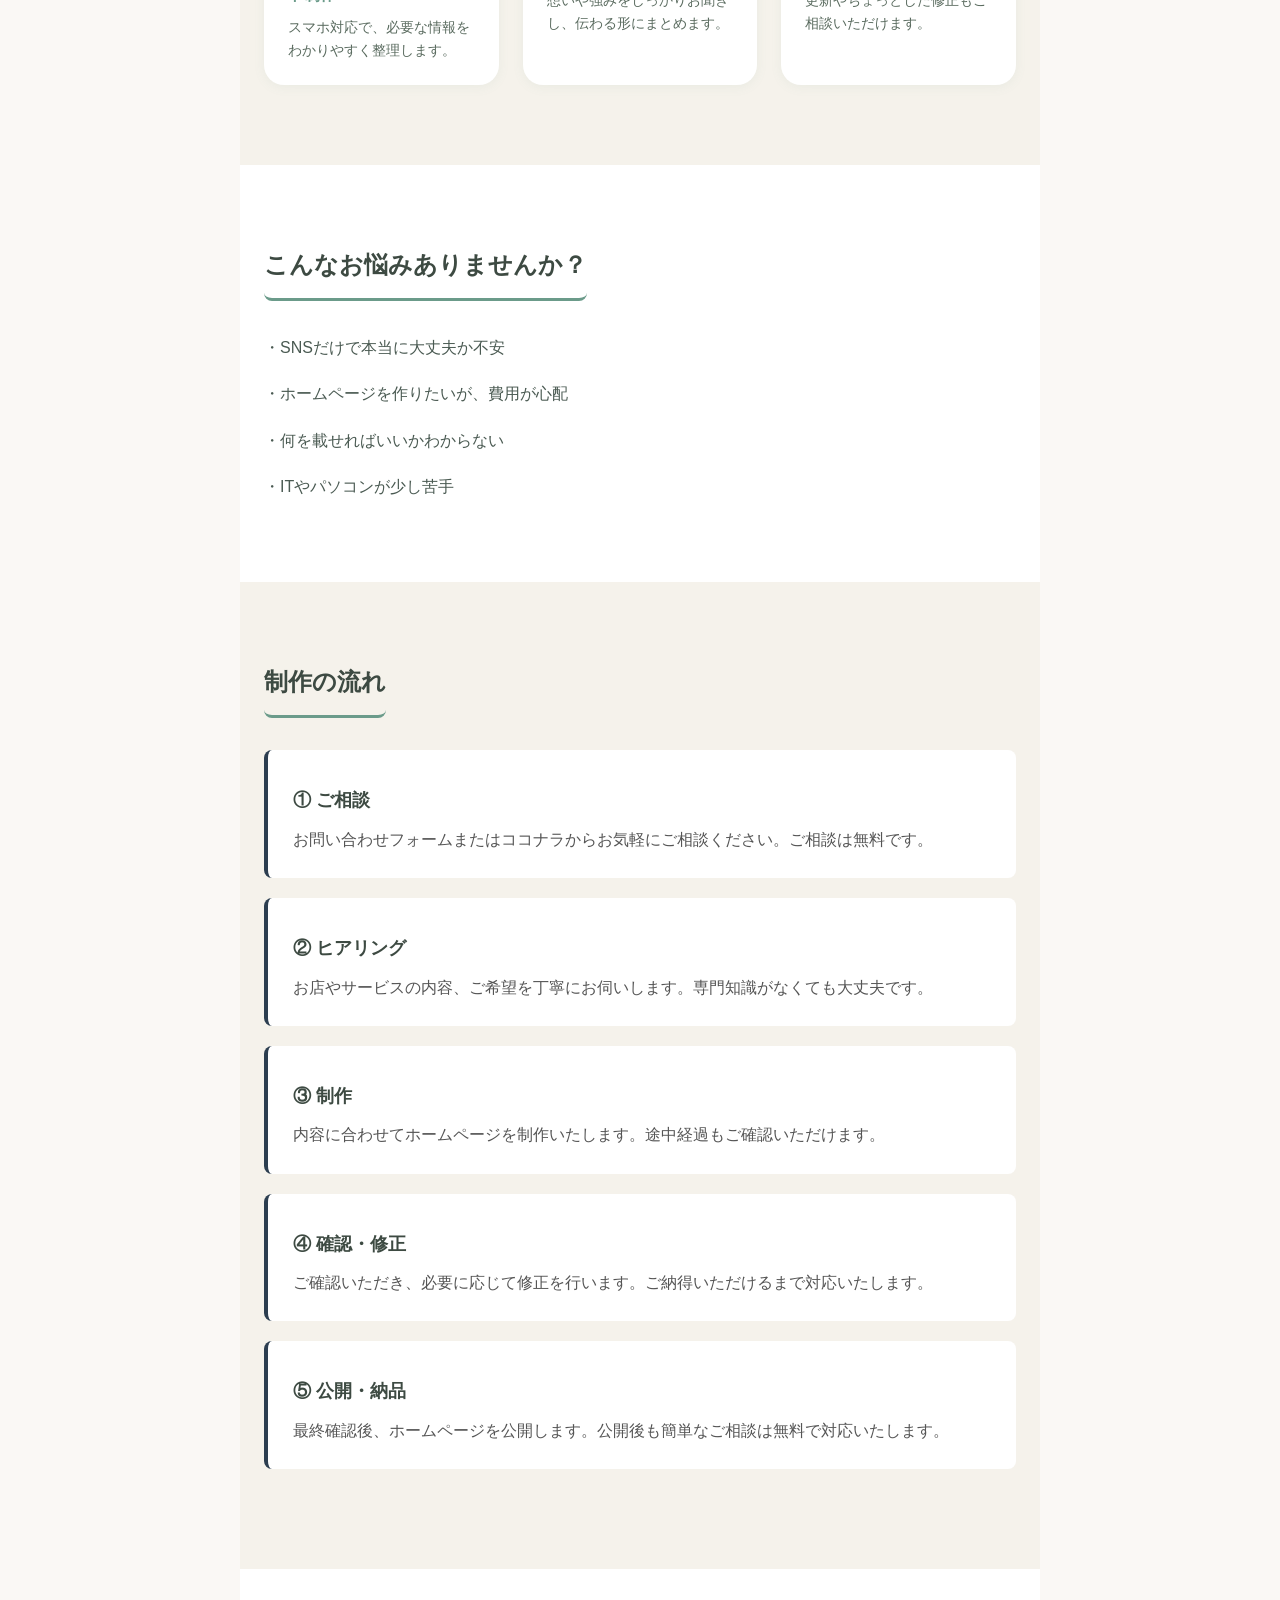
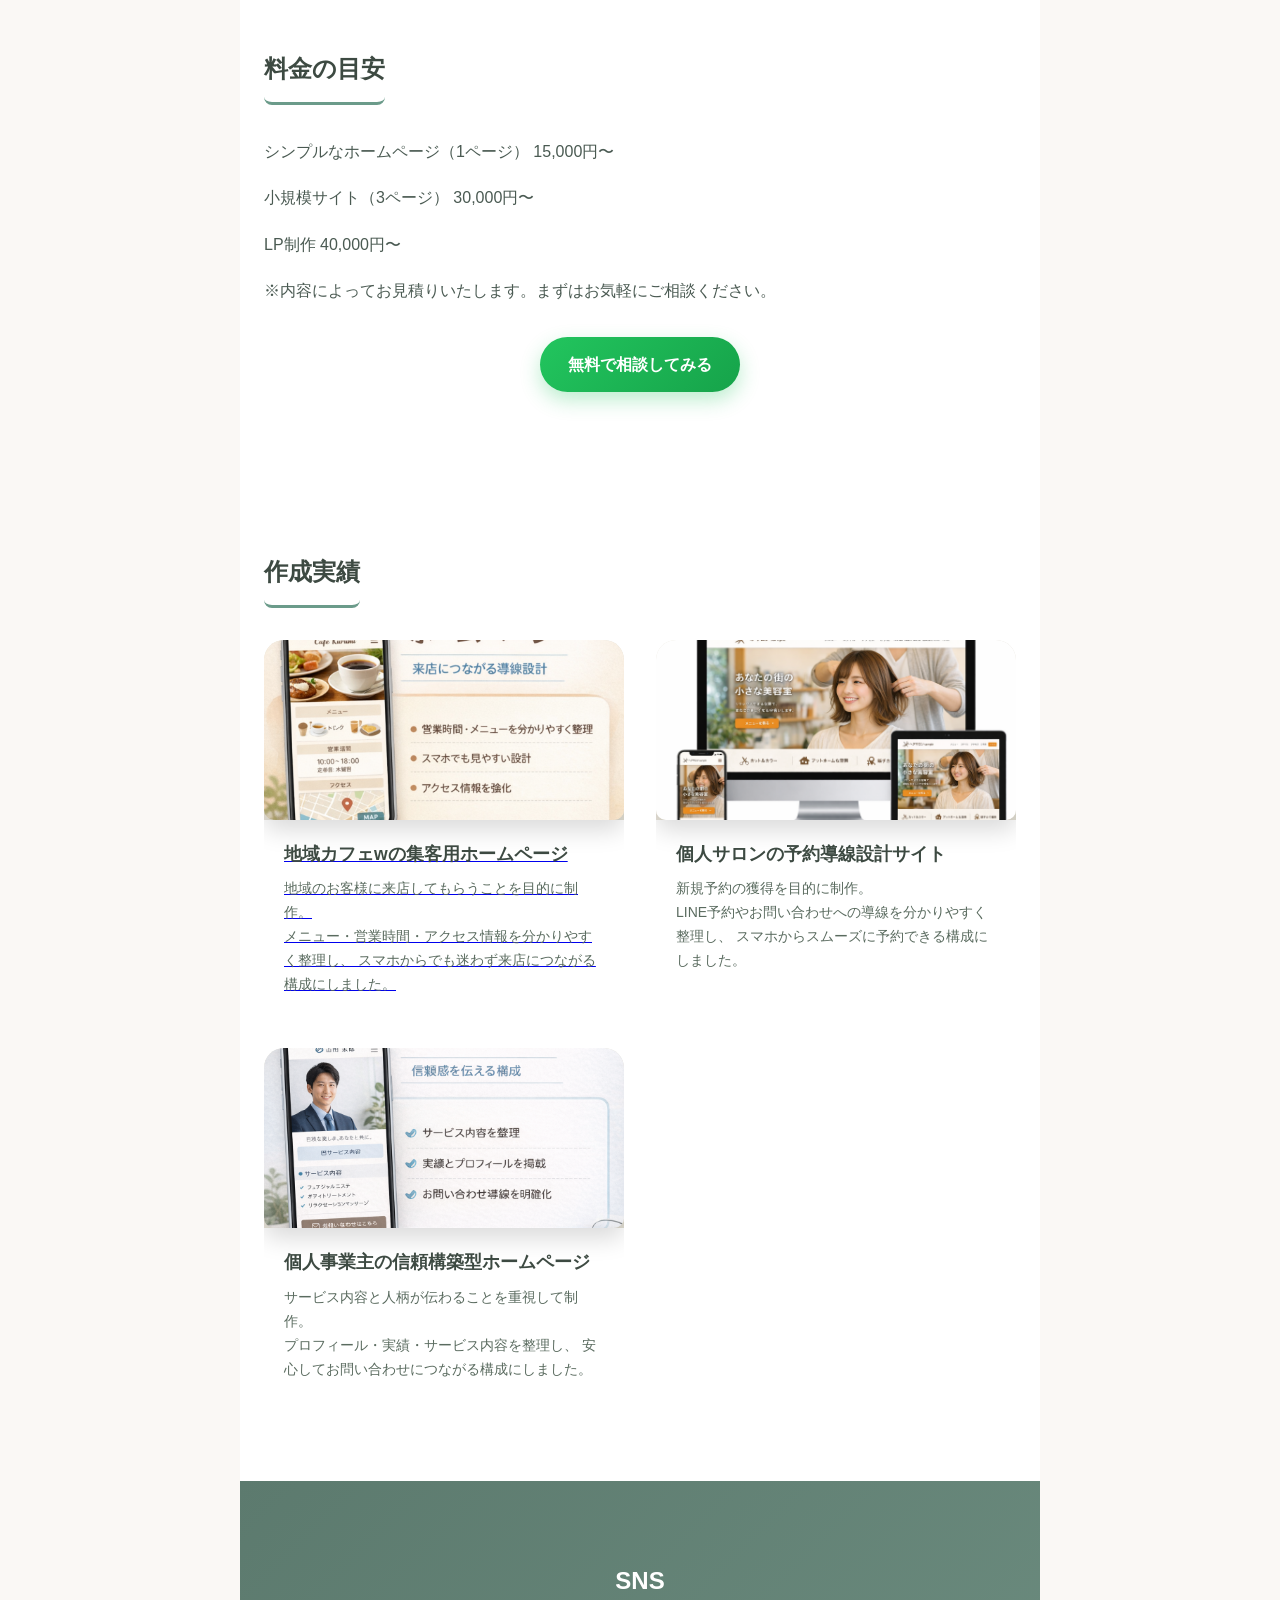
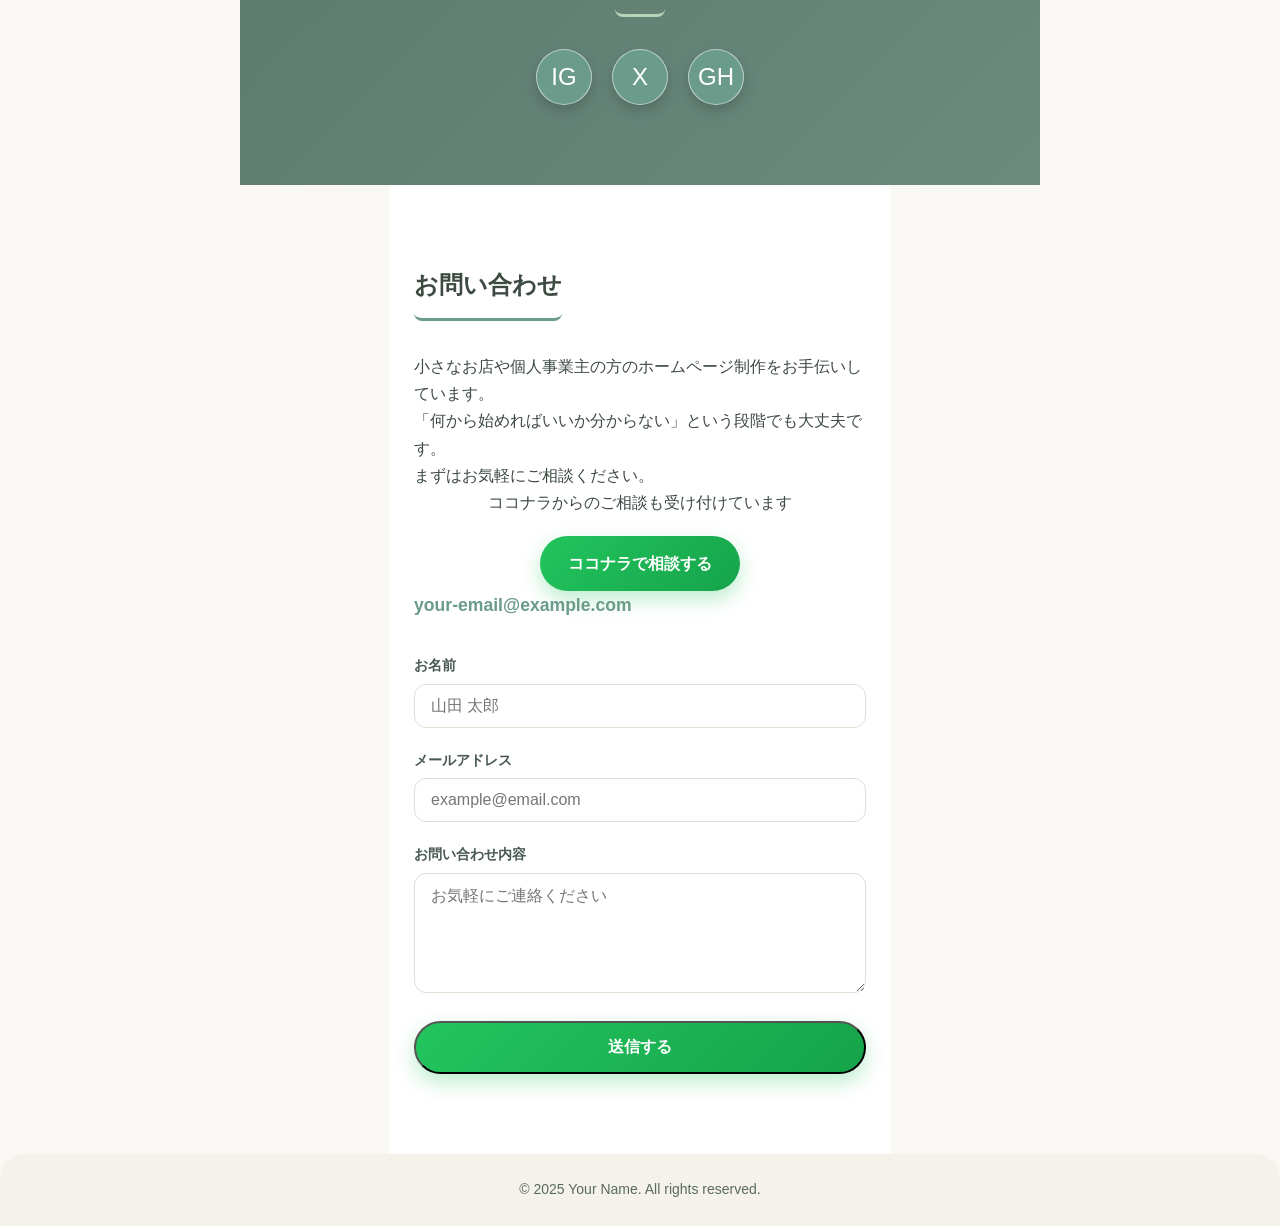
==== commit 0955a1a9: "作成実績変更" ====
--- a/index.html
+++ b/index.html
@@ -169,35 +169,41 @@
       <a href="https://smallbiz-web.github.io/web-portfolio/" target="_blank" rel="noopener noreferrer">
         <div class="work-item">
           <div class="work-image">
-            <img src="work1.png" alt="制作したサイト">
+            <img src="work2.png" alt="カフェのホームページ">
           </div>
           <div class="work-content">
-            <h3>小規模事業者向けサイト</h3>
-            <p>シンプルで見やすい構成を意識したホームページ制作サンプルです。</p>
+            <h3>地域カフェwの集客用ホームページ</h3>
+            <p>
+              地域のお客様に来店してもらうことを目的に制作。<br>
+              メニュー・営業時間・アクセス情報を分かりやすく整理し、
+              スマホからでも迷わず来店につながる構成にしました。
+              </p>
           </div>
         </div>
       </a>
       <div class="work-item">
         <div class="work-image">
-          <img src="work1.png" alt="制作したサイト">
+          <img src="work1.png" alt="サロンのホームページ">
         </div>
         <div class="work-content">
-          <h3>個人サロン向けホームページ</h3>
+          <h3>個人サロンの予約導線設計サイト</h3>
           <p>
-            新規予約を増やすことを目的に制作。<br>
-            スマホで見やすく、予約導線を強化しました。
+            新規予約の獲得を目的に制作。<br>
+            LINE予約やお問い合わせへの導線を分かりやすく整理し、
+            スマホからスムーズに予約できる構成にしました。
             </p>
         </div>
       </div>
       <div class="work-item">
         <div class="work-image">
-          <img src="work1.png" alt="制作したサイト">
+          <img src="work3.png" alt="個人事業主のホームページ">
         </div>
         <div class="work-content">
-          <h3>個人サロン向けホームページ</h3>
+          <h3>個人事業主の信頼構築型ホームページ</h3>
           <p>
-            新規予約を増やすことを目的に制作。<br>
-            スマホで見やすく、予約導線を強化しました。
+            サービス内容と人柄が伝わることを重視して制作。<br>
+            プロフィール・実績・サービス内容を整理し、
+            安心してお問い合わせにつながる構成にしました。
             </p>
         </div>
       </div>
--- a/style.css
+++ b/style.css
@@ -244,13 +244,13 @@
      ６. SNSリンクセクション
      Instagram等のアイコンボタン
   ======================================== */
-  .sns-section {
+  .section.sns-section {
     background: linear-gradient(135deg, #5c7a6e 0%, #6b8b7e 100%);
     color: #ffffff;
     text-align: center;
   }
 
-  .sns-section .section-title {
+  .section.sns-section .section-title {
     color: #ffffff;
     border-bottom-color: #b8d4b8;
   }
@@ -268,17 +268,20 @@
     justify-content: center;
     width: 56px;
     height: 56px;
-    background: rgba(255, 255, 255, 0.2);
+    background: #6b9b8a;
     color: #ffffff;
+    border: 1px solid rgba(255, 255, 255, 0.55);
     border-radius: 50%;
     text-decoration: none;
     font-size: 1.5rem;
-    transition: background 0.2s, transform 0.2s;
+    box-shadow: 0 6px 14px rgba(0, 0, 0, 0.18);
+    transition: background 0.2s, transform 0.2s, box-shadow 0.2s;
   }
 
   .sns-link:hover {
-    background: #6b9b8a;
+    background: #5a8a7a;
     transform: scale(1.05);
+    box-shadow: 0 10px 20px rgba(0, 0, 0, 0.24);
   }
 
   /* ========================================
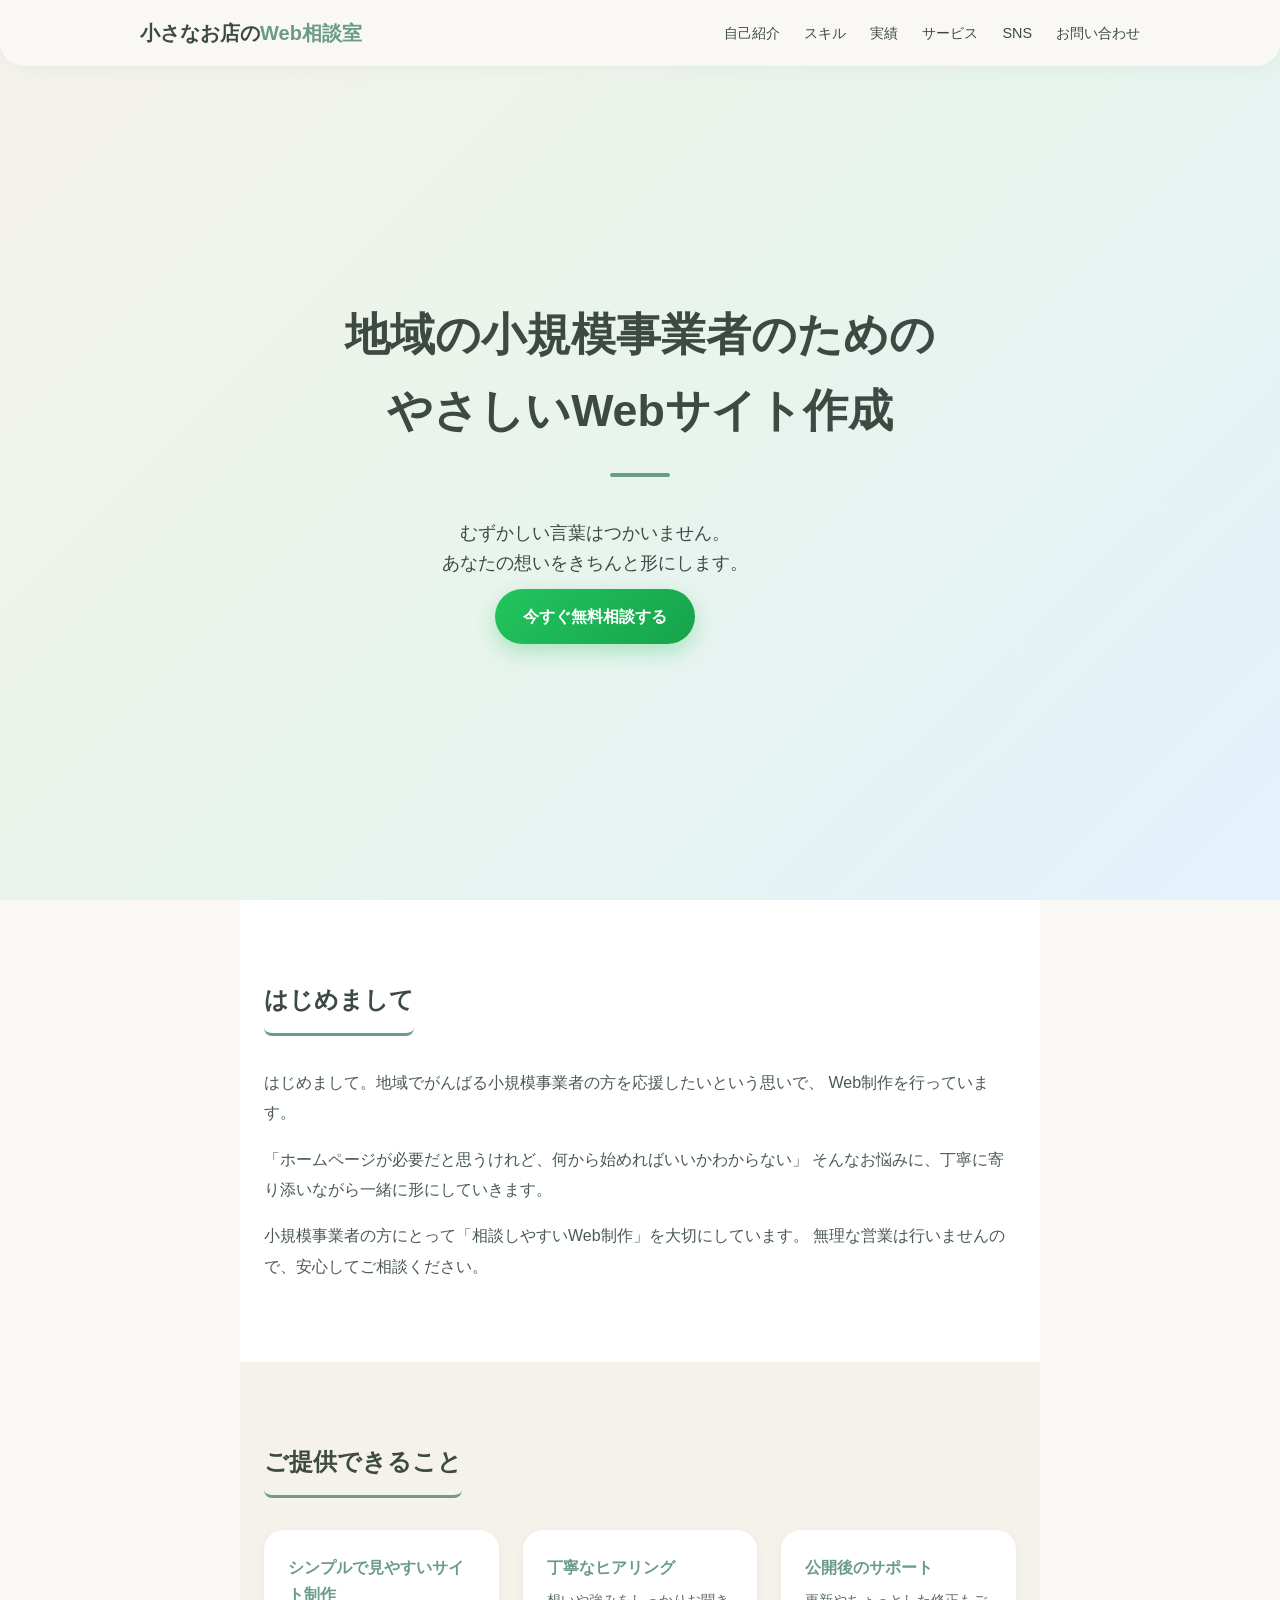
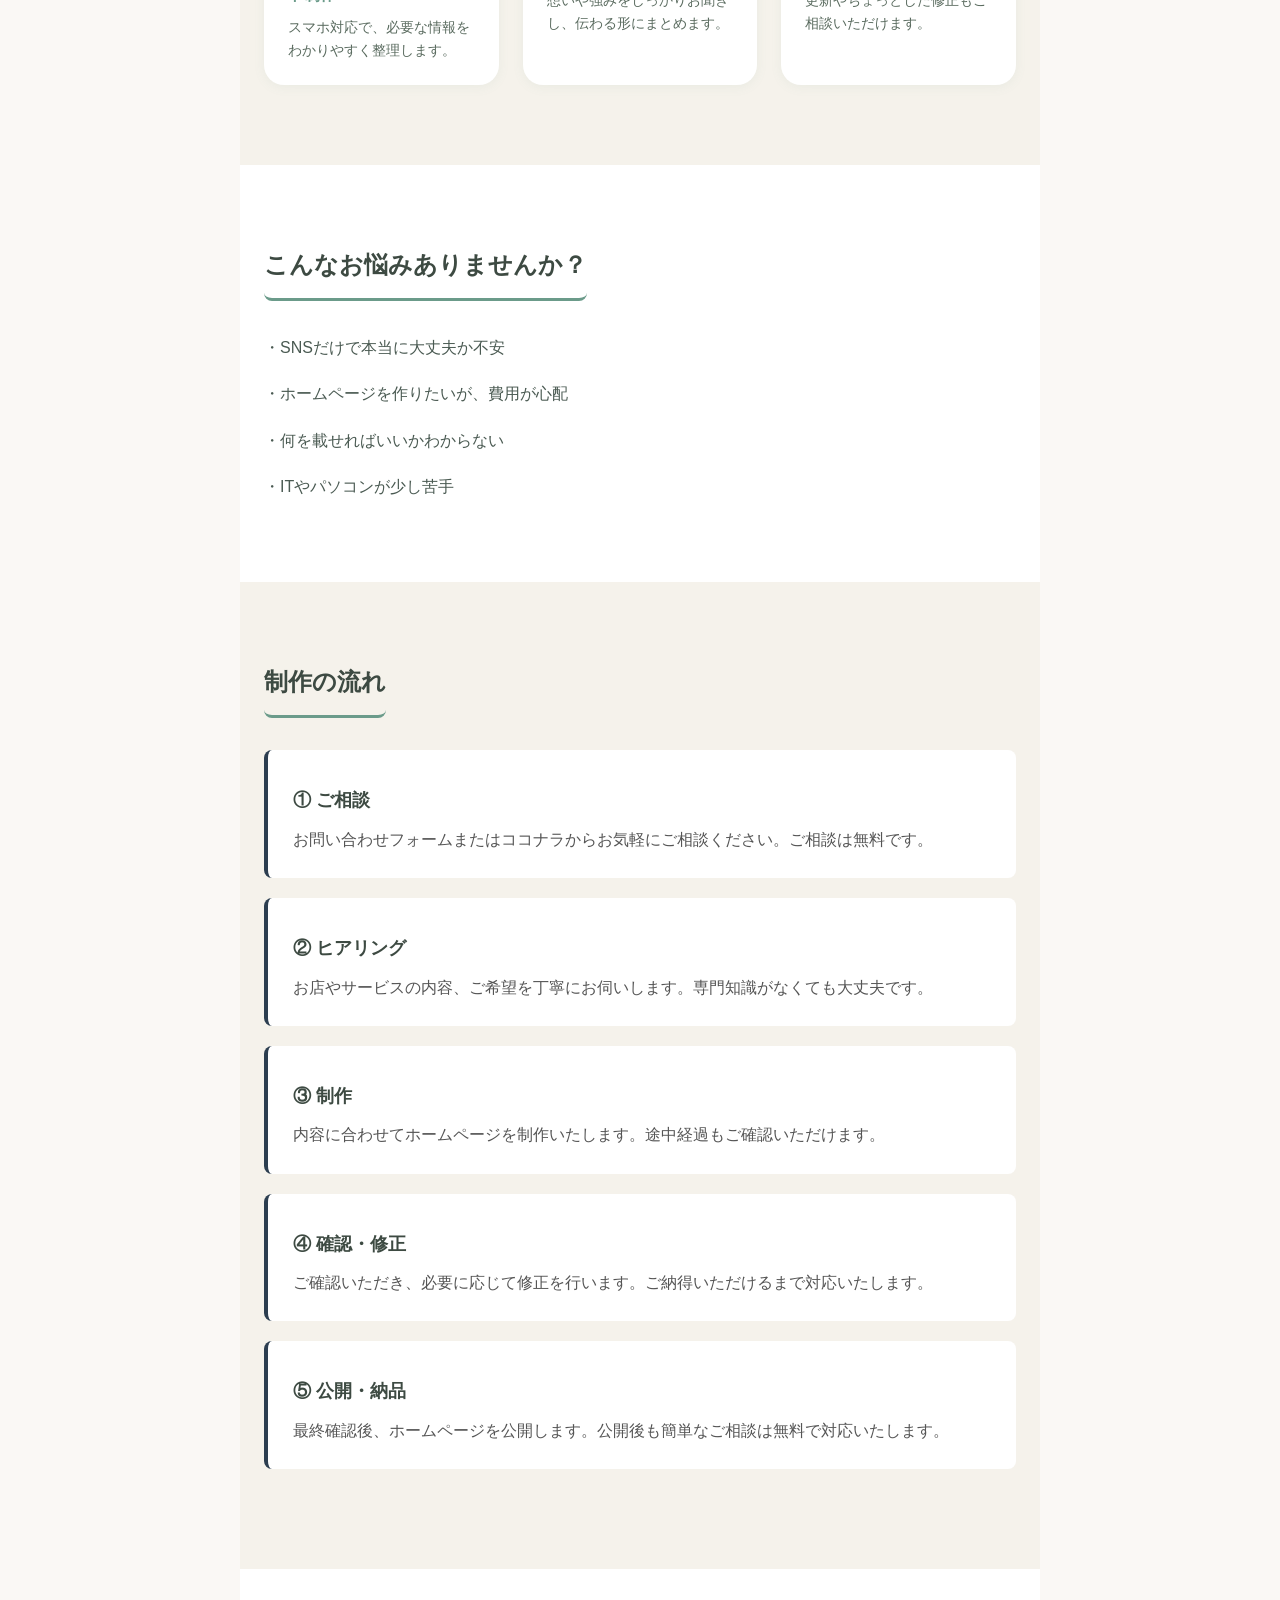
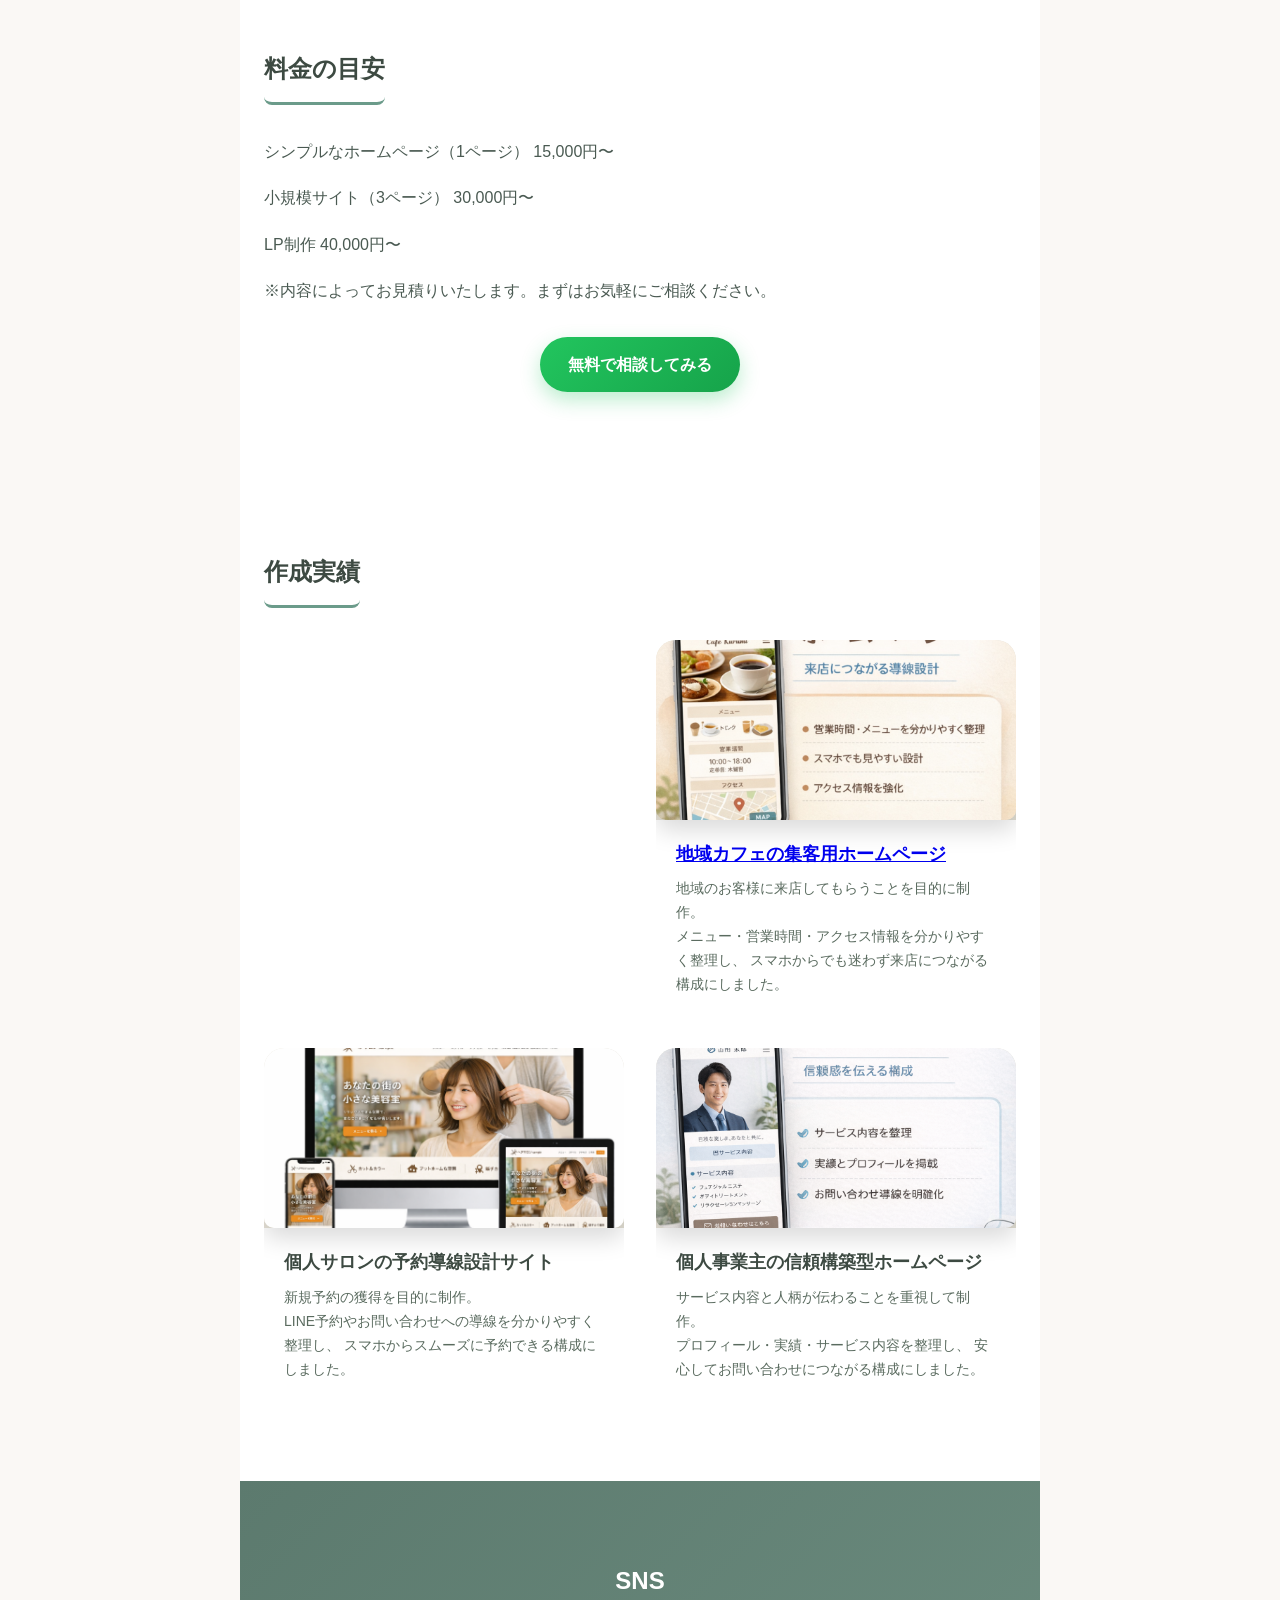
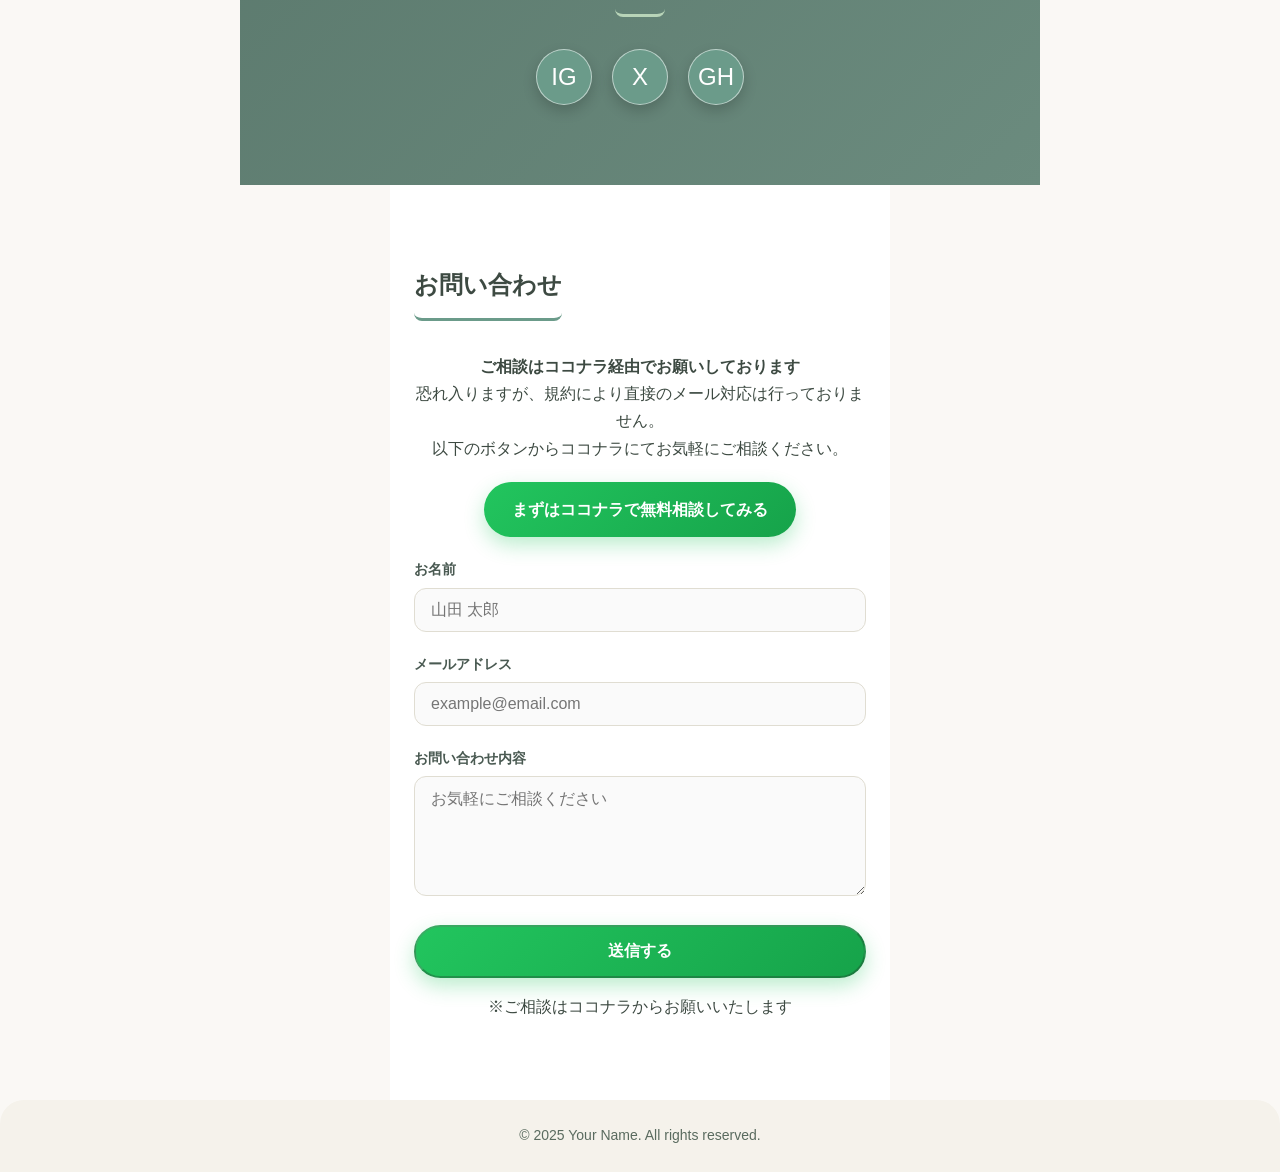
==== commit 543df7a7: "コンタクト変更" ====
--- a/index.html
+++ b/index.html
@@ -171,13 +171,19 @@
           <div class="work-image">
             <img src="work2.png" alt="カフェのホームページ">
           </div>
+        
           <div class="work-content">
-            <h3>地域カフェwの集客用ホームページ</h3>
+            <h3>
+              <a href="リンクURL" target="_blank" rel="noopener noreferrer">
+                地域カフェの集客用ホームページ
+              </a>
+            </h3>
+        
             <p>
               地域のお客様に来店してもらうことを目的に制作。<br>
               メニュー・営業時間・アクセス情報を分かりやすく整理し、
               スマホからでも迷わず来店につながる構成にしました。
-              </p>
+            </p>
           </div>
         </div>
       </a>
@@ -230,35 +236,41 @@
   ======================================== -->
   <section class="section section-alt contact-section" id="contact">
     <h2 class="section-title">お問い合わせ</h2>
-
-    <p>小さなお店や個人事業主の方のホームページ制作をお手伝いしています。</p>
-<p>「何から始めればいいか分からない」という段階でも大丈夫です。</p>
-<p>まずはお気軽にご相談ください。</p>
-    <p style="text-align:center; margin-bottom:20px;">
-      ココナラからのご相談も受け付けています
-    </p>
-    
+  
+    <p style="text-align:center; font-weight:bold;">
+      ご相談はココナラ経由でお願いしております
+    </p>
+  
     <p style="text-align:center;">
-      <a href="https://coconala.com/" target="_blank" rel="noopener noreferrer" class="btn-primary">
-        ココナラで相談する
+      恐れ入りますが、規約により直接のメール対応は行っておりません。<br>
+      以下のボタンからココナラにてお気軽にご相談ください。
+    </p>
+  
+    <p style="text-align:center; margin: 20px 0;">
+      <a href="https://coconala.com/あなたのURL" target="_blank" rel="noopener noreferrer" class="btn-primary">
+        まずはココナラで無料相談してみる
       </a>
     </p>
-    <a href="mailto:your-email@example.com" class="contact-email">your-email@example.com</a>
-    <form class="contact-form" action="#" method="post">
+  
+    <form onsubmit="return false;" class="contact-form">
       <div>
-        <label for="name">お名前</label>
-        <input type="text" id="name" name="name" required placeholder="山田 太郎">
+        <label>お名前</label>
+        <input type="text" placeholder="山田 太郎" disabled>
       </div>
       <div>
-        <label for="email">メールアドレス</label>
-        <input type="email" id="email" name="email" required placeholder="example@email.com">
+        <label>メールアドレス</label>
+        <input type="email" placeholder="example@email.com" disabled>
       </div>
       <div>
-        <label for="message">お問い合わせ内容</label>
-        <textarea id="message" name="message" required placeholder="お気軽にご連絡ください"></textarea>
-      </div>
-      <button type="submit" class="btn-primary">送信する</button>
+        <label>お問い合わせ内容</label>
+        <textarea placeholder="お気軽にご相談ください" disabled></textarea>
+      </div>
+      <button type="submit" class="btn-primary" disabled>送信する</button>
     </form>
+  
+    <p style="text-align:center; margin-top:15px;">
+      ※ご相談はココナラからお願いいたします
+    </p>
   </section>
 
   
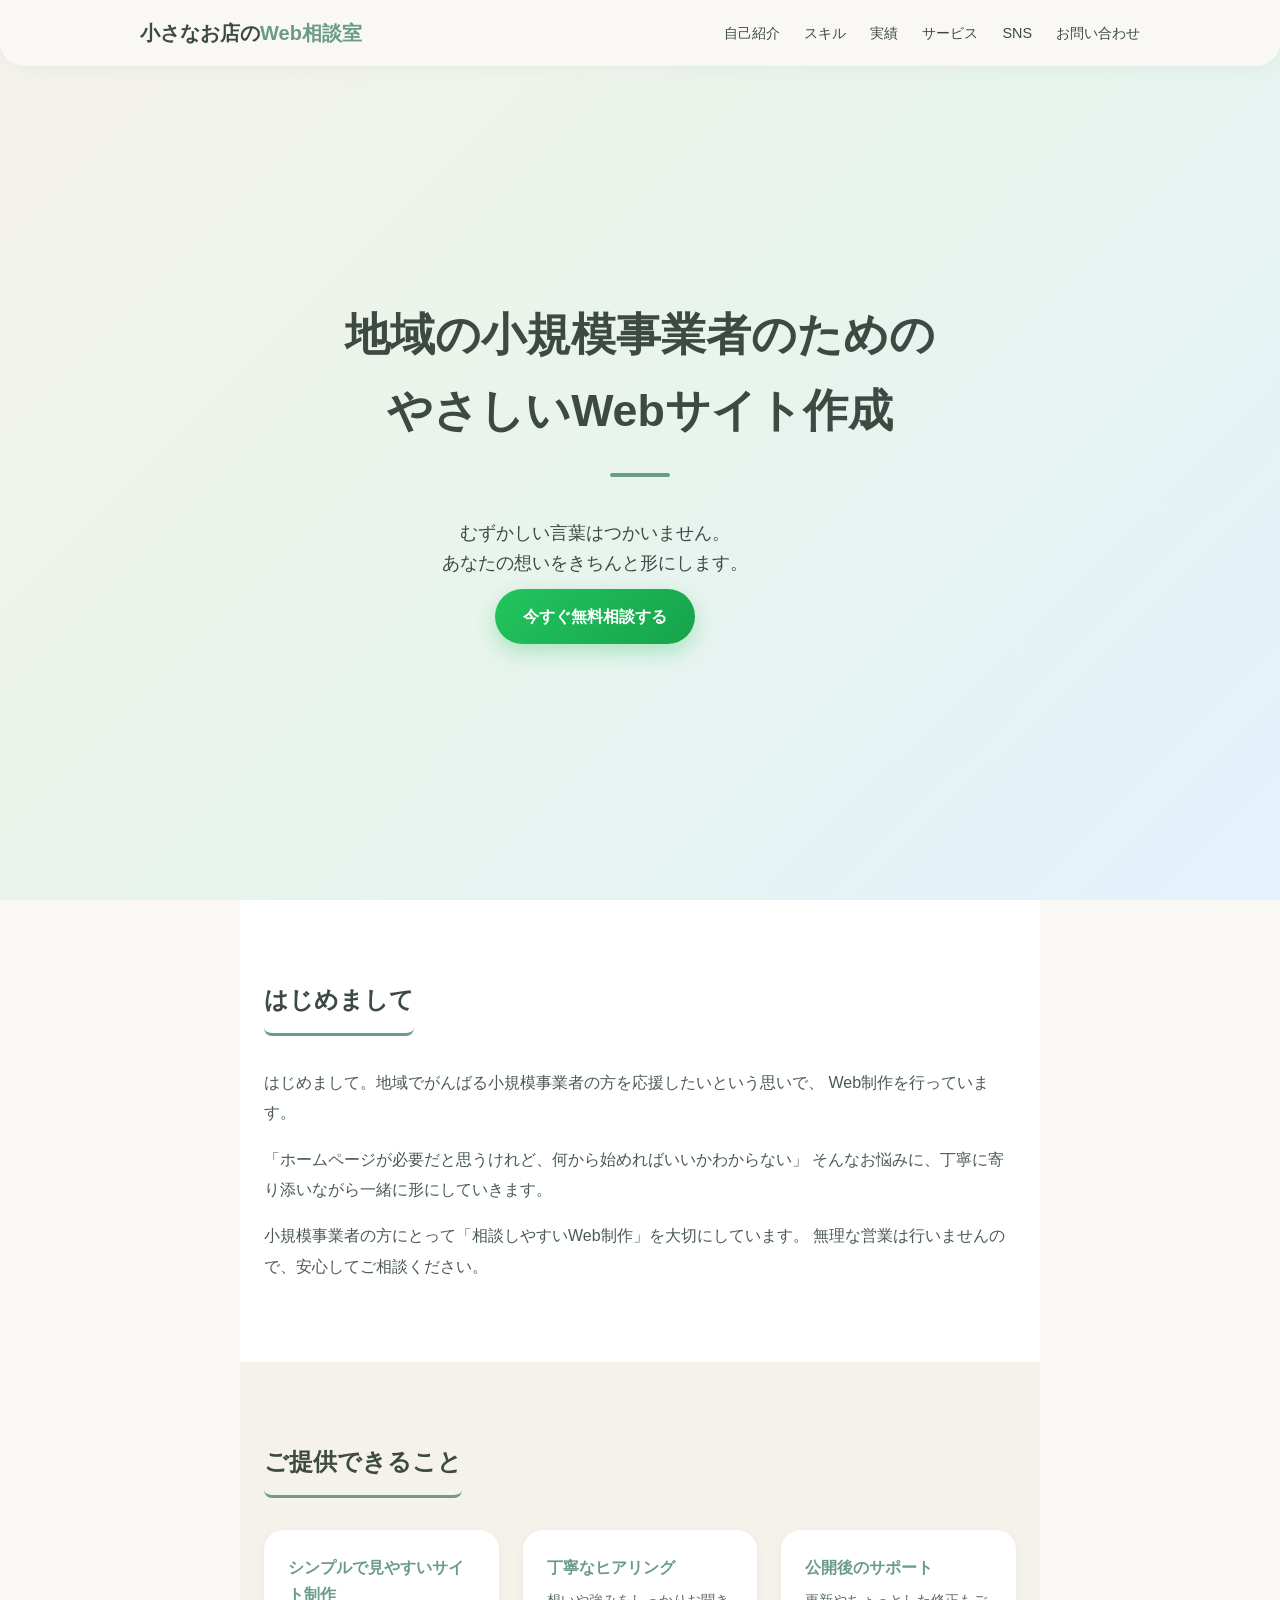
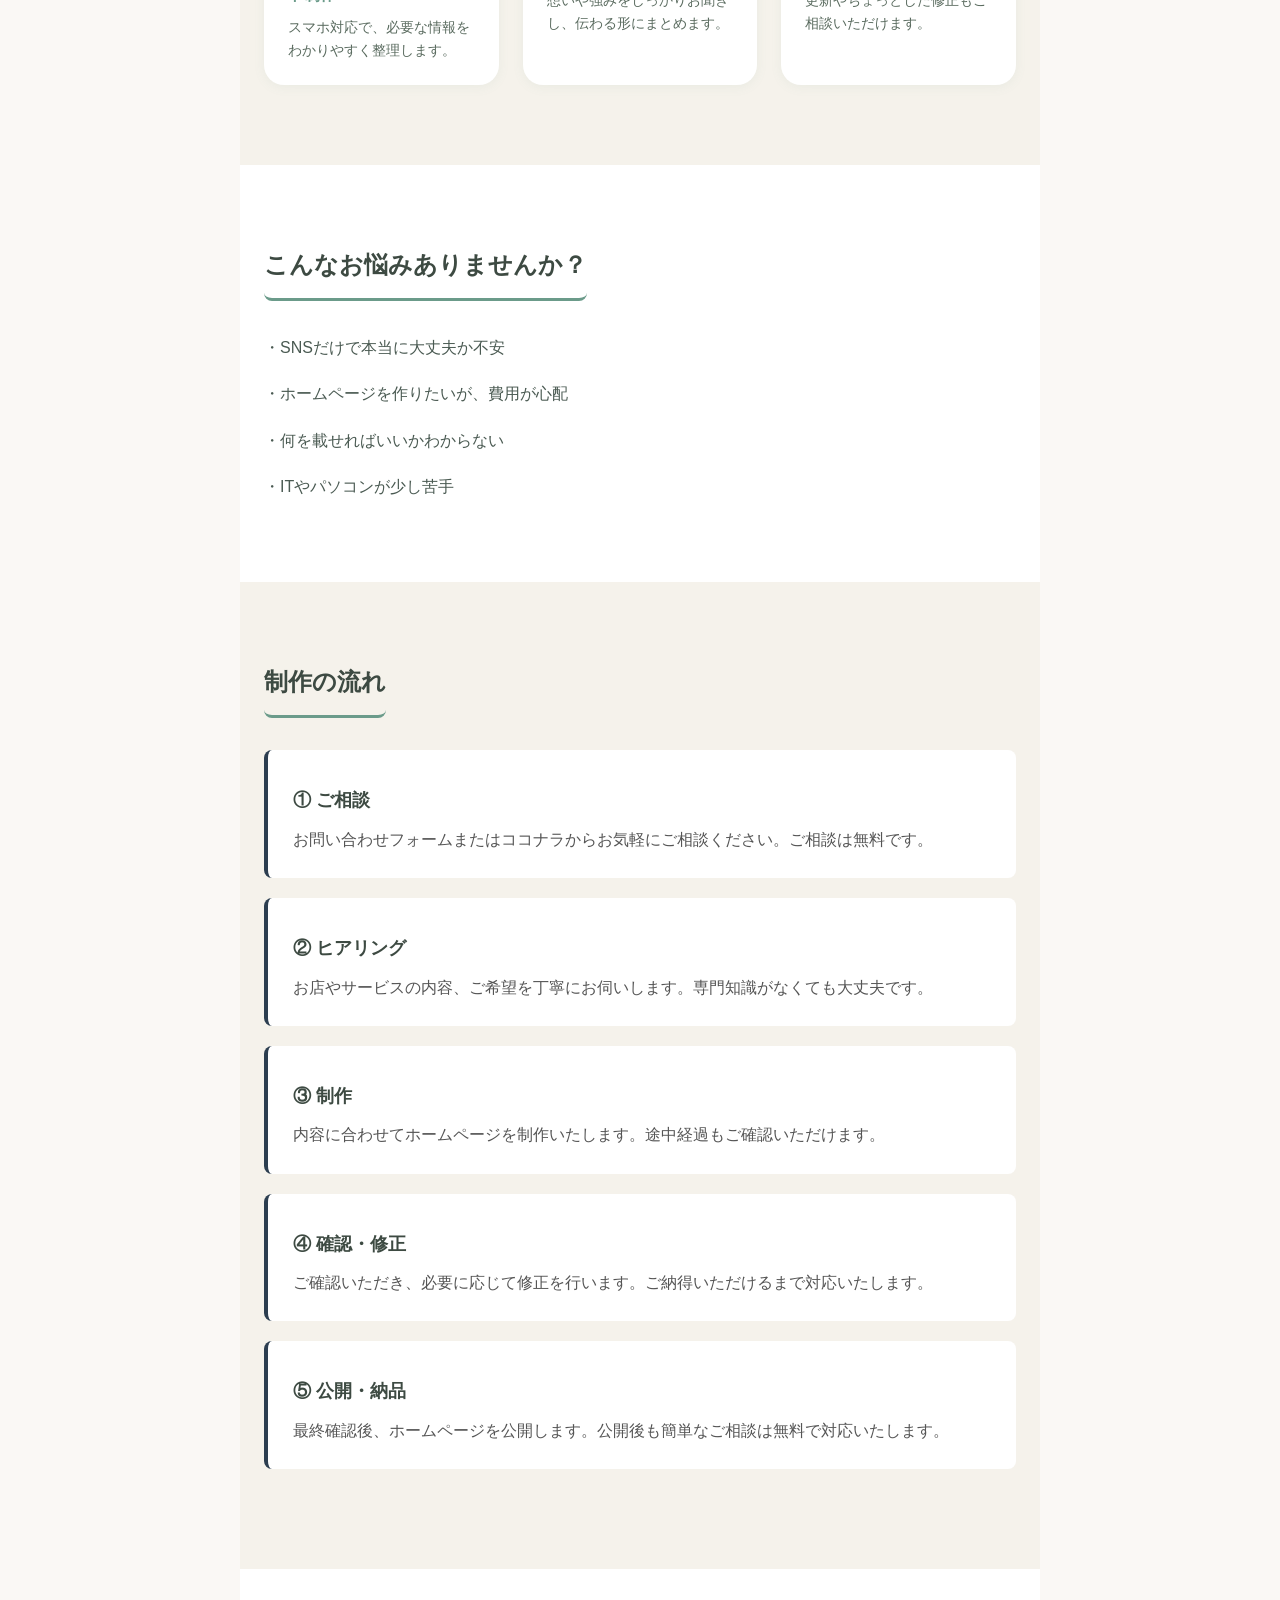
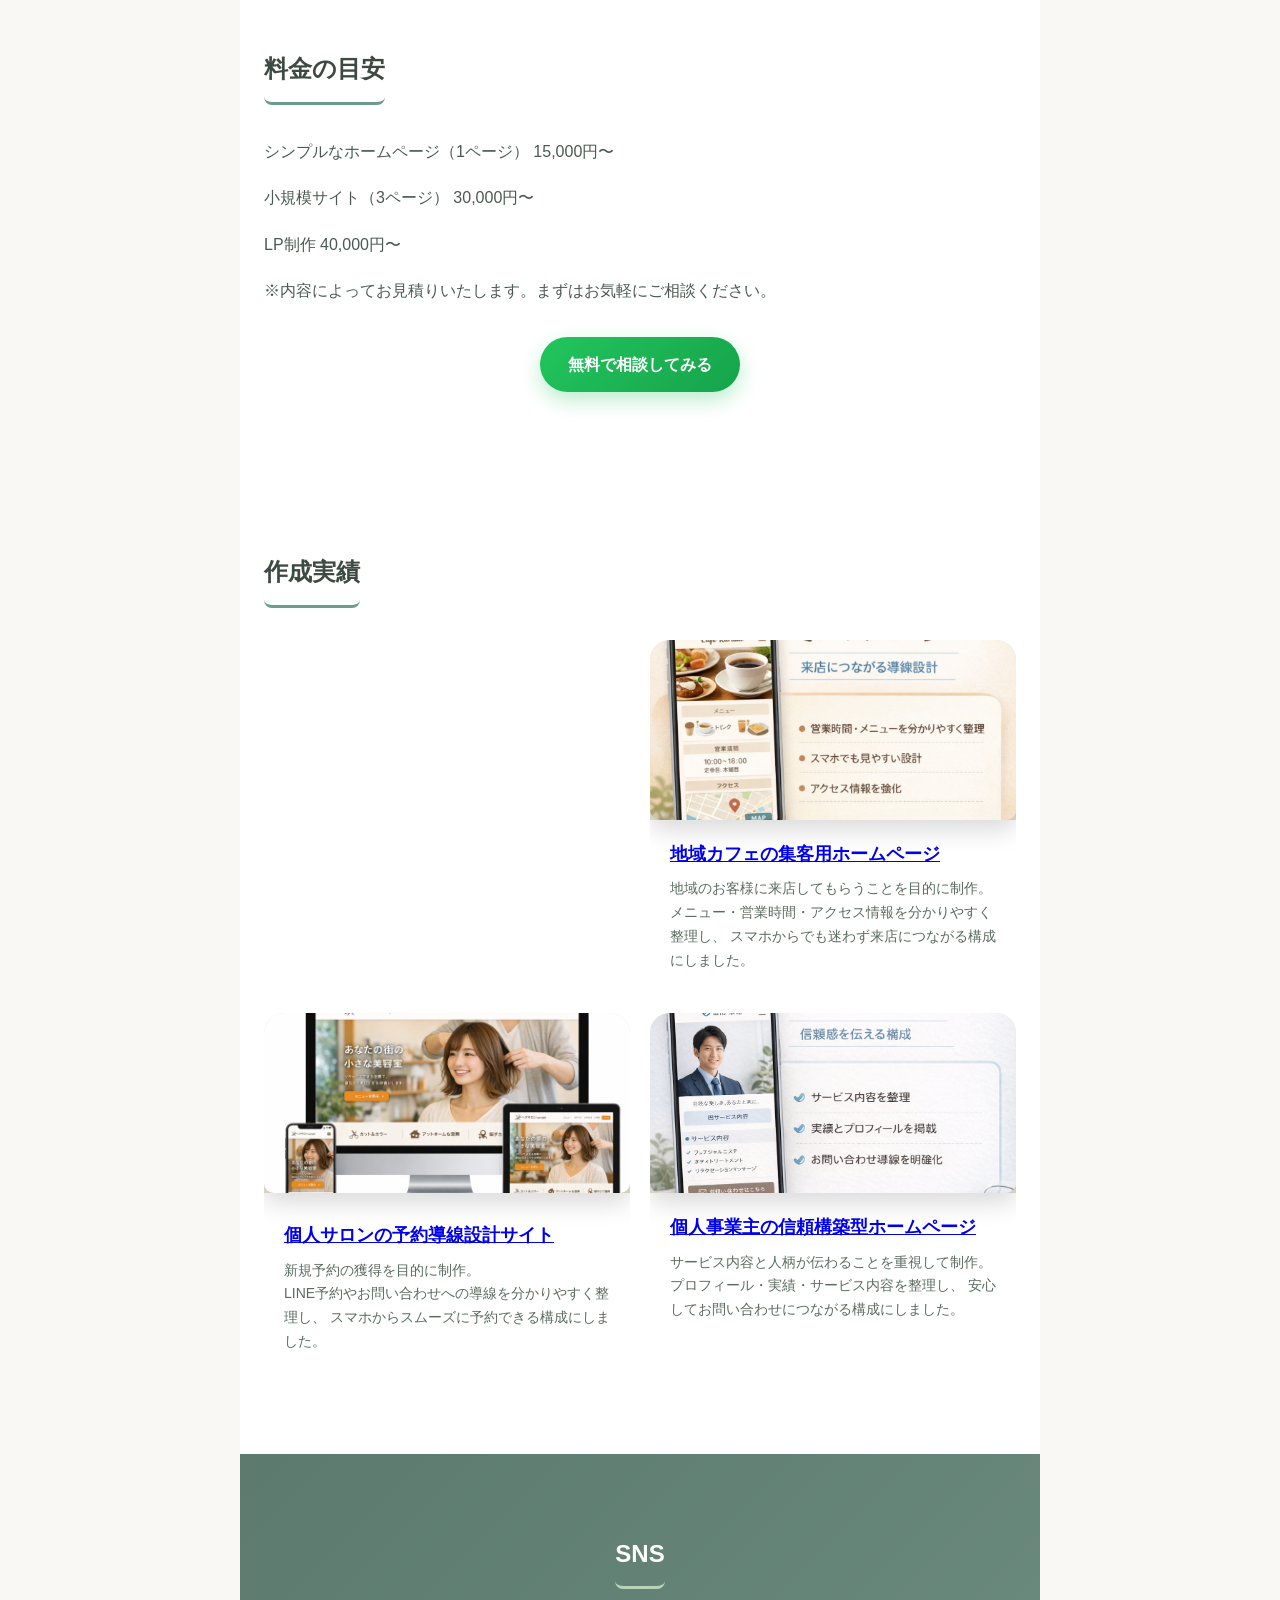
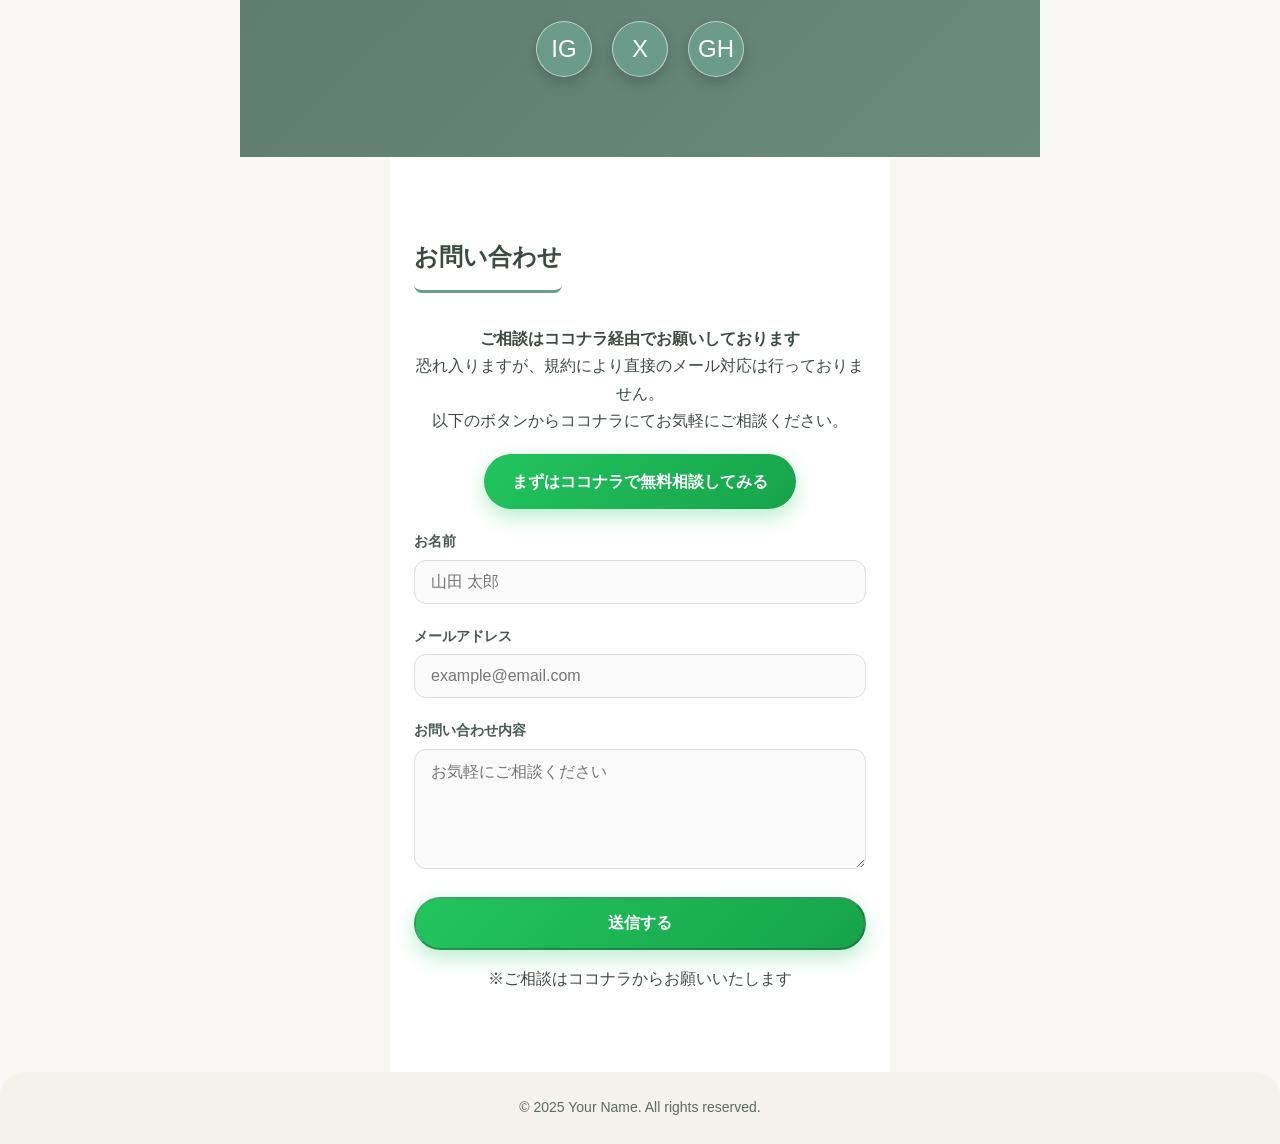
==== commit fca5ae94: "実績修正" ====
--- a/index.html
+++ b/index.html
@@ -192,7 +192,12 @@
           <img src="work1.png" alt="サロンのホームページ">
         </div>
         <div class="work-content">
-          <h3>個人サロンの予約導線設計サイト</h3>
+          <h3>
+            <h3>
+              <a href="#" target="_blank" rel="noopener noreferrer">
+                個人サロンの予約導線設計サイト
+              </a>
+            </h3>
           <p>
             新規予約の獲得を目的に制作。<br>
             LINE予約やお問い合わせへの導線を分かりやすく整理し、
@@ -205,7 +210,11 @@
           <img src="work3.png" alt="個人事業主のホームページ">
         </div>
         <div class="work-content">
-          <h3>個人事業主の信頼構築型ホームページ</h3>
+          <h3>
+            <a href="#" target="_blank" rel="noopener noreferrer">
+              個人事業主の信頼構築型ホームページ
+            </a>
+          </h3>
           <p>
             サービス内容と人柄が伝わることを重視して制作。<br>
             プロフィール・実績・サービス内容を整理し、
--- a/style.css
+++ b/style.css
@@ -446,6 +446,12 @@
   box-shadow:0 15px 35px rgba(0,0,0,0.2);
 }
 
+.works-grid {
+  display: grid;
+  grid-template-columns: 1fr 1fr; /* 2列 */
+  gap: 20px;
+}
+
 a:focus-visible,
 button:focus-visible,
 input:focus-visible,
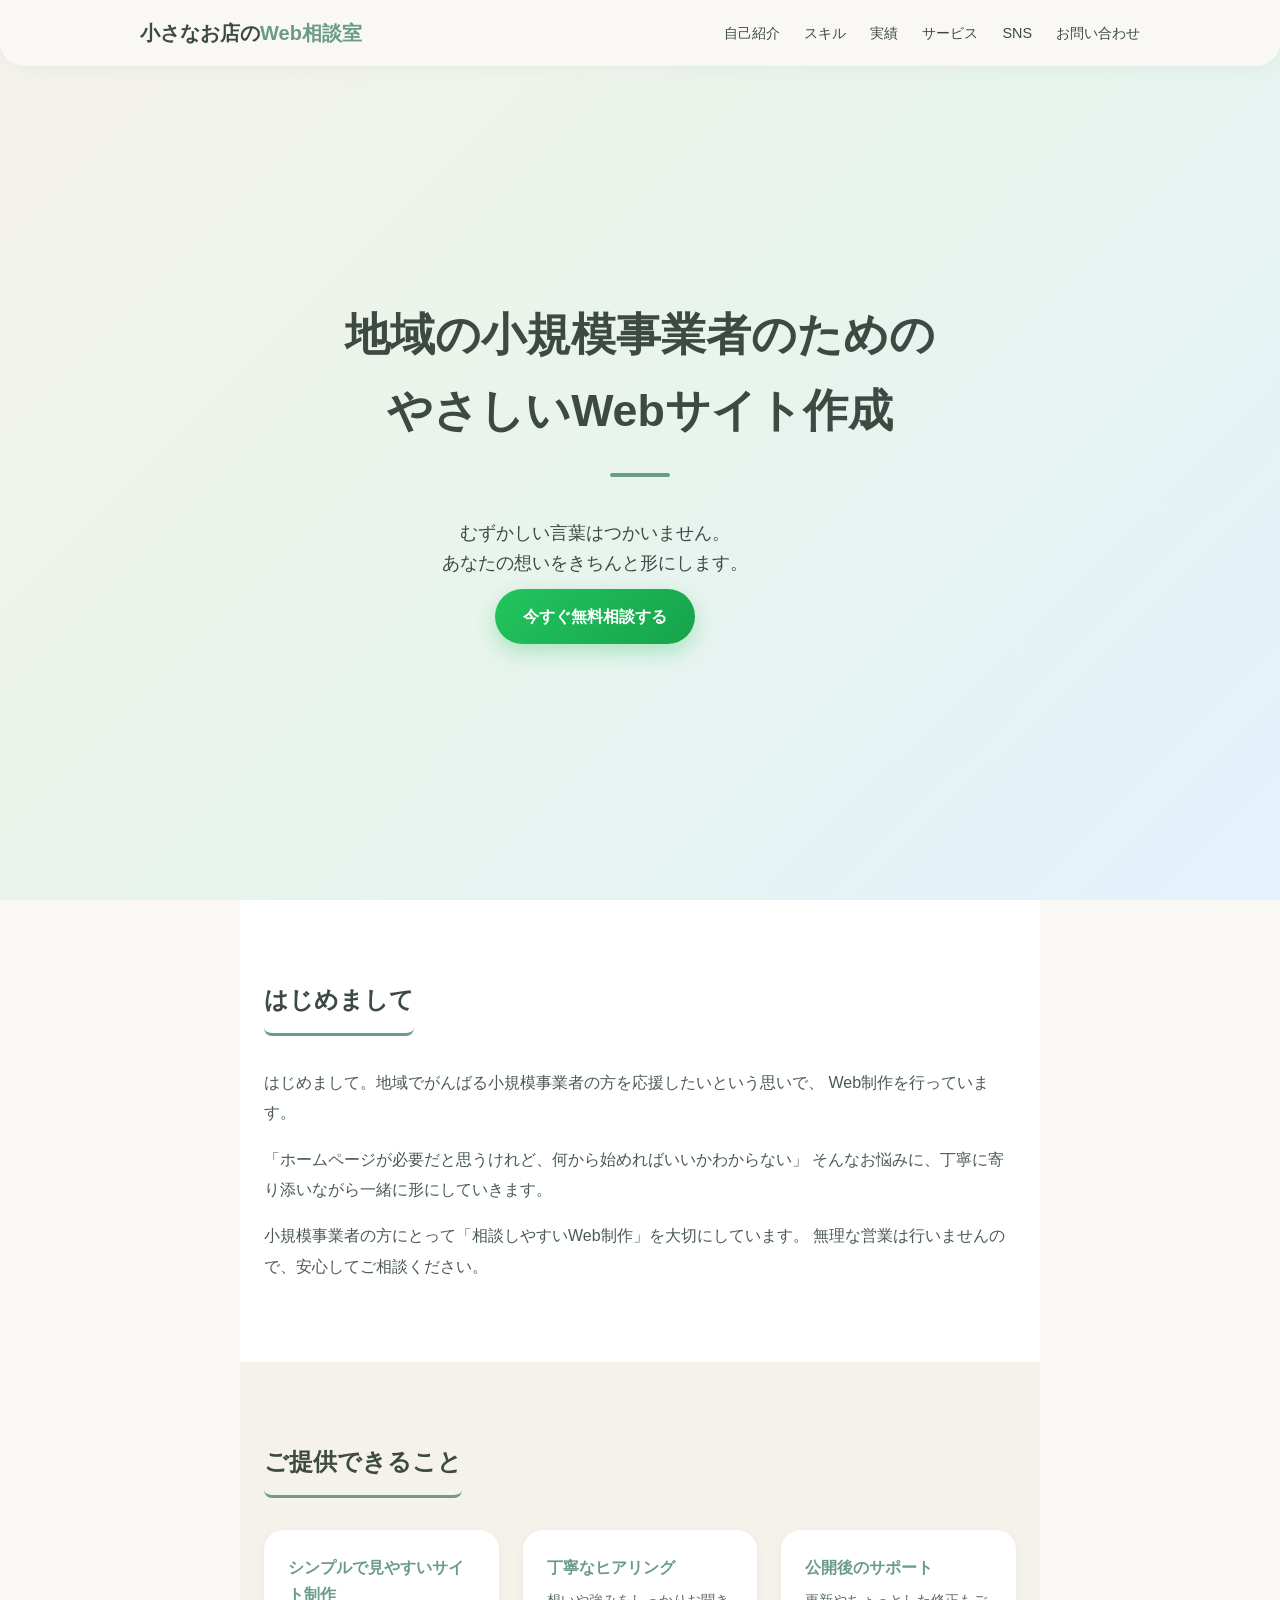
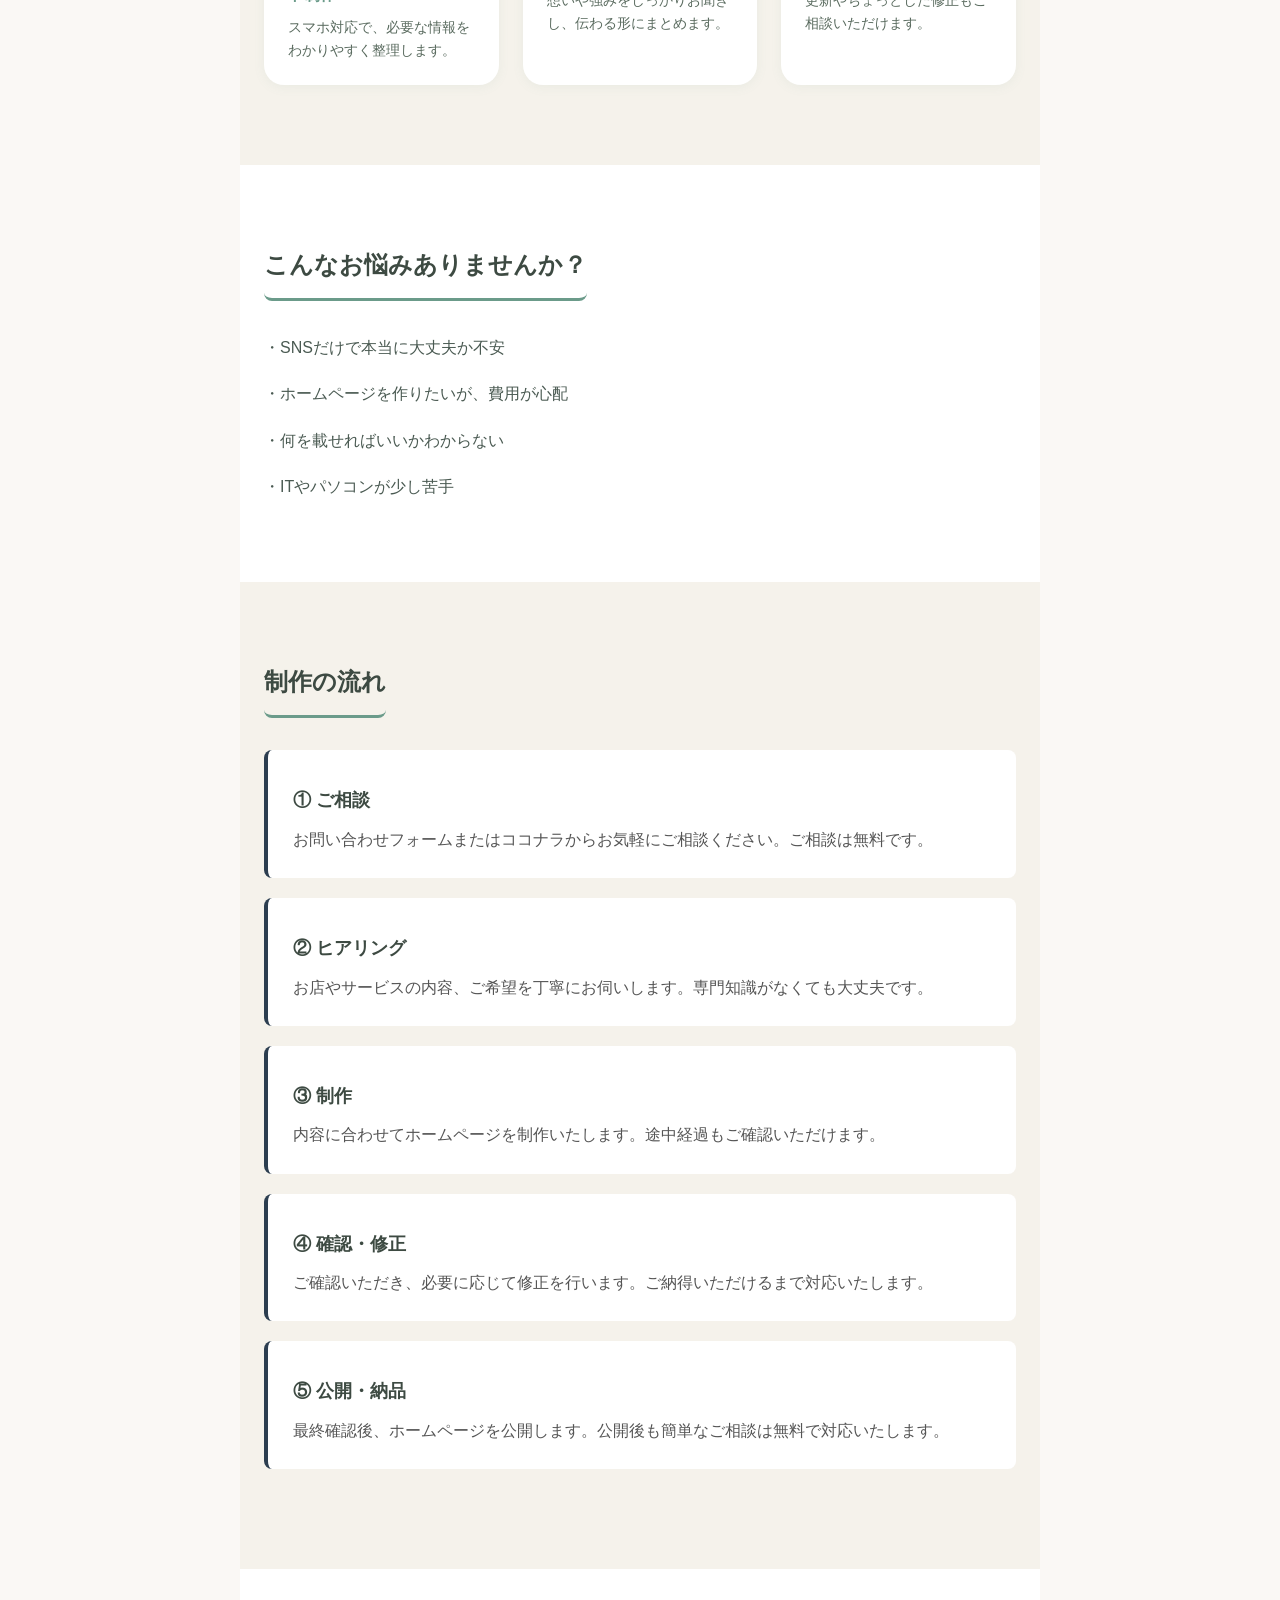
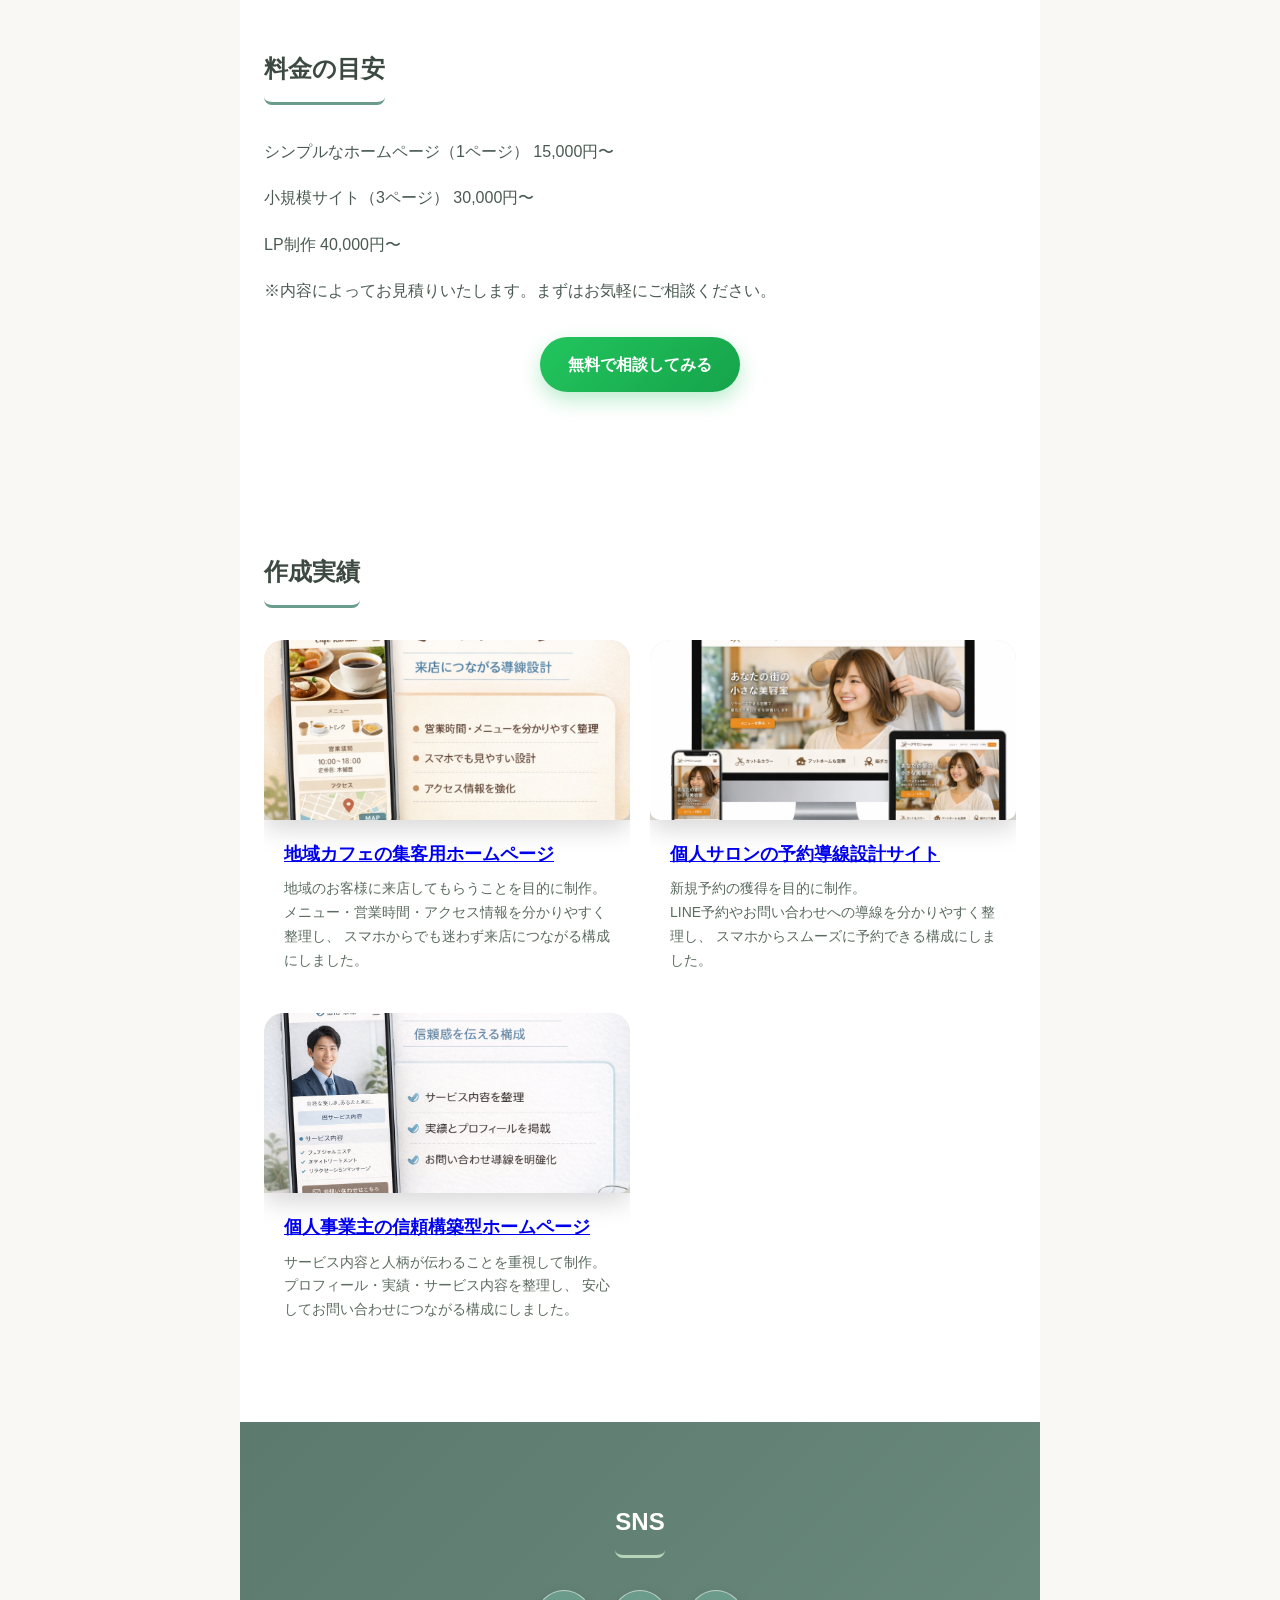
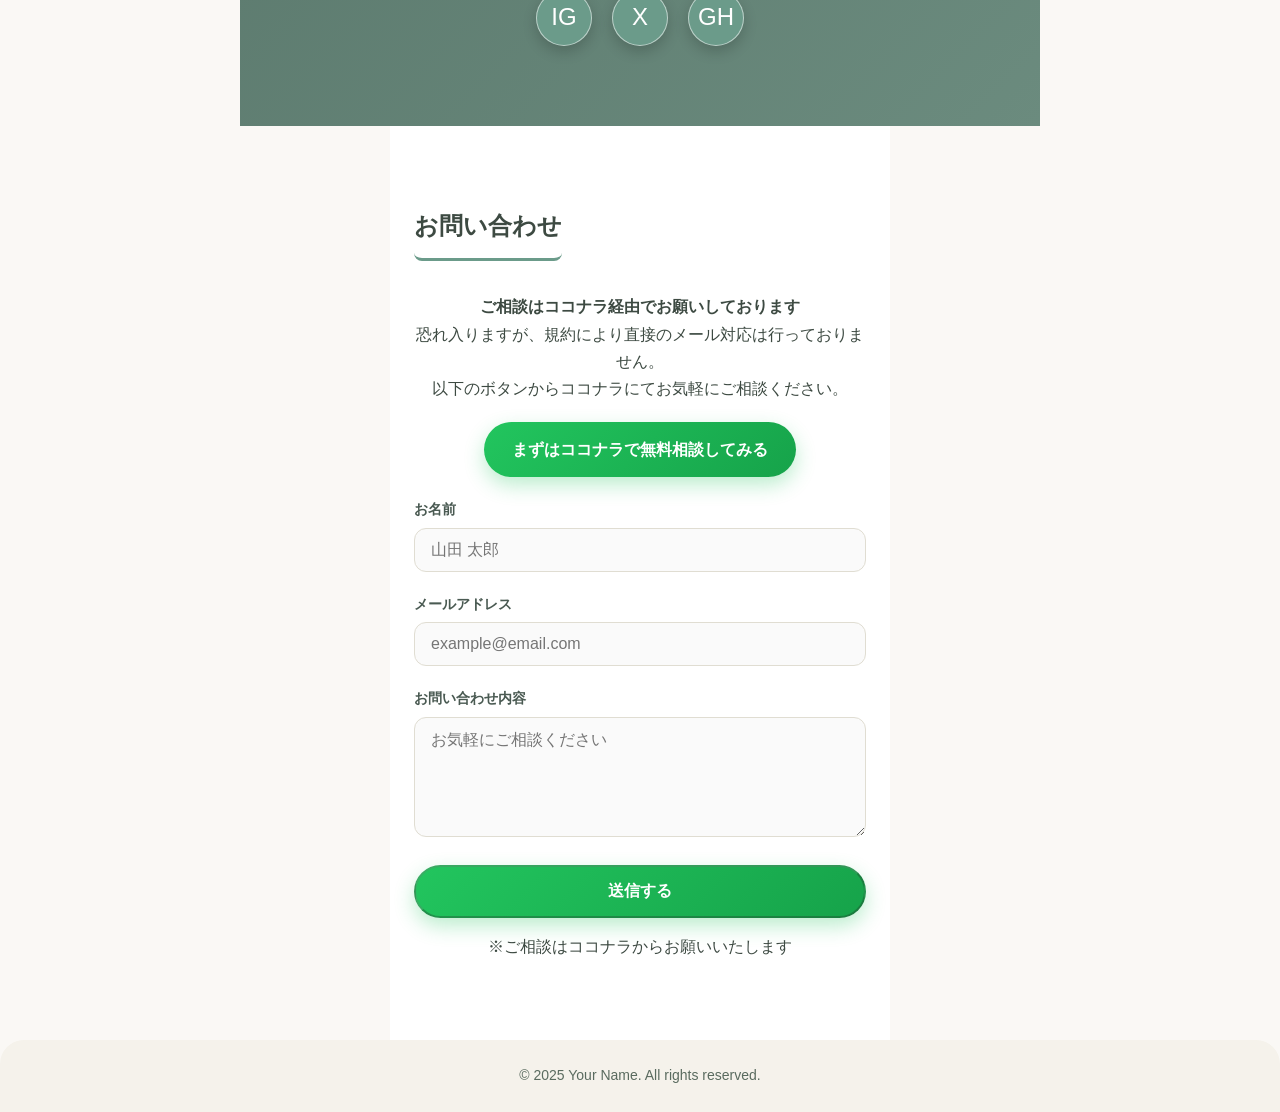
==== commit e75bdd9d: "位置修正" ====
--- a/index.html
+++ b/index.html
@@ -166,7 +166,6 @@
   <section class="section section-alt" id="works">
     <h2 class="section-title">作成実績</h2>
     <div class="works-grid">
-      <a href="https://smallbiz-web.github.io/web-portfolio/" target="_blank" rel="noopener noreferrer">
         <div class="work-item">
           <div class="work-image">
             <img src="work2.png" alt="カフェのホームページ">
@@ -186,13 +185,12 @@
             </p>
           </div>
         </div>
-      </a>
+      
       <div class="work-item">
         <div class="work-image">
           <img src="work1.png" alt="サロンのホームページ">
         </div>
         <div class="work-content">
-          <h3>
             <h3>
               <a href="#" target="_blank" rel="noopener noreferrer">
                 個人サロンの予約導線設計サイト
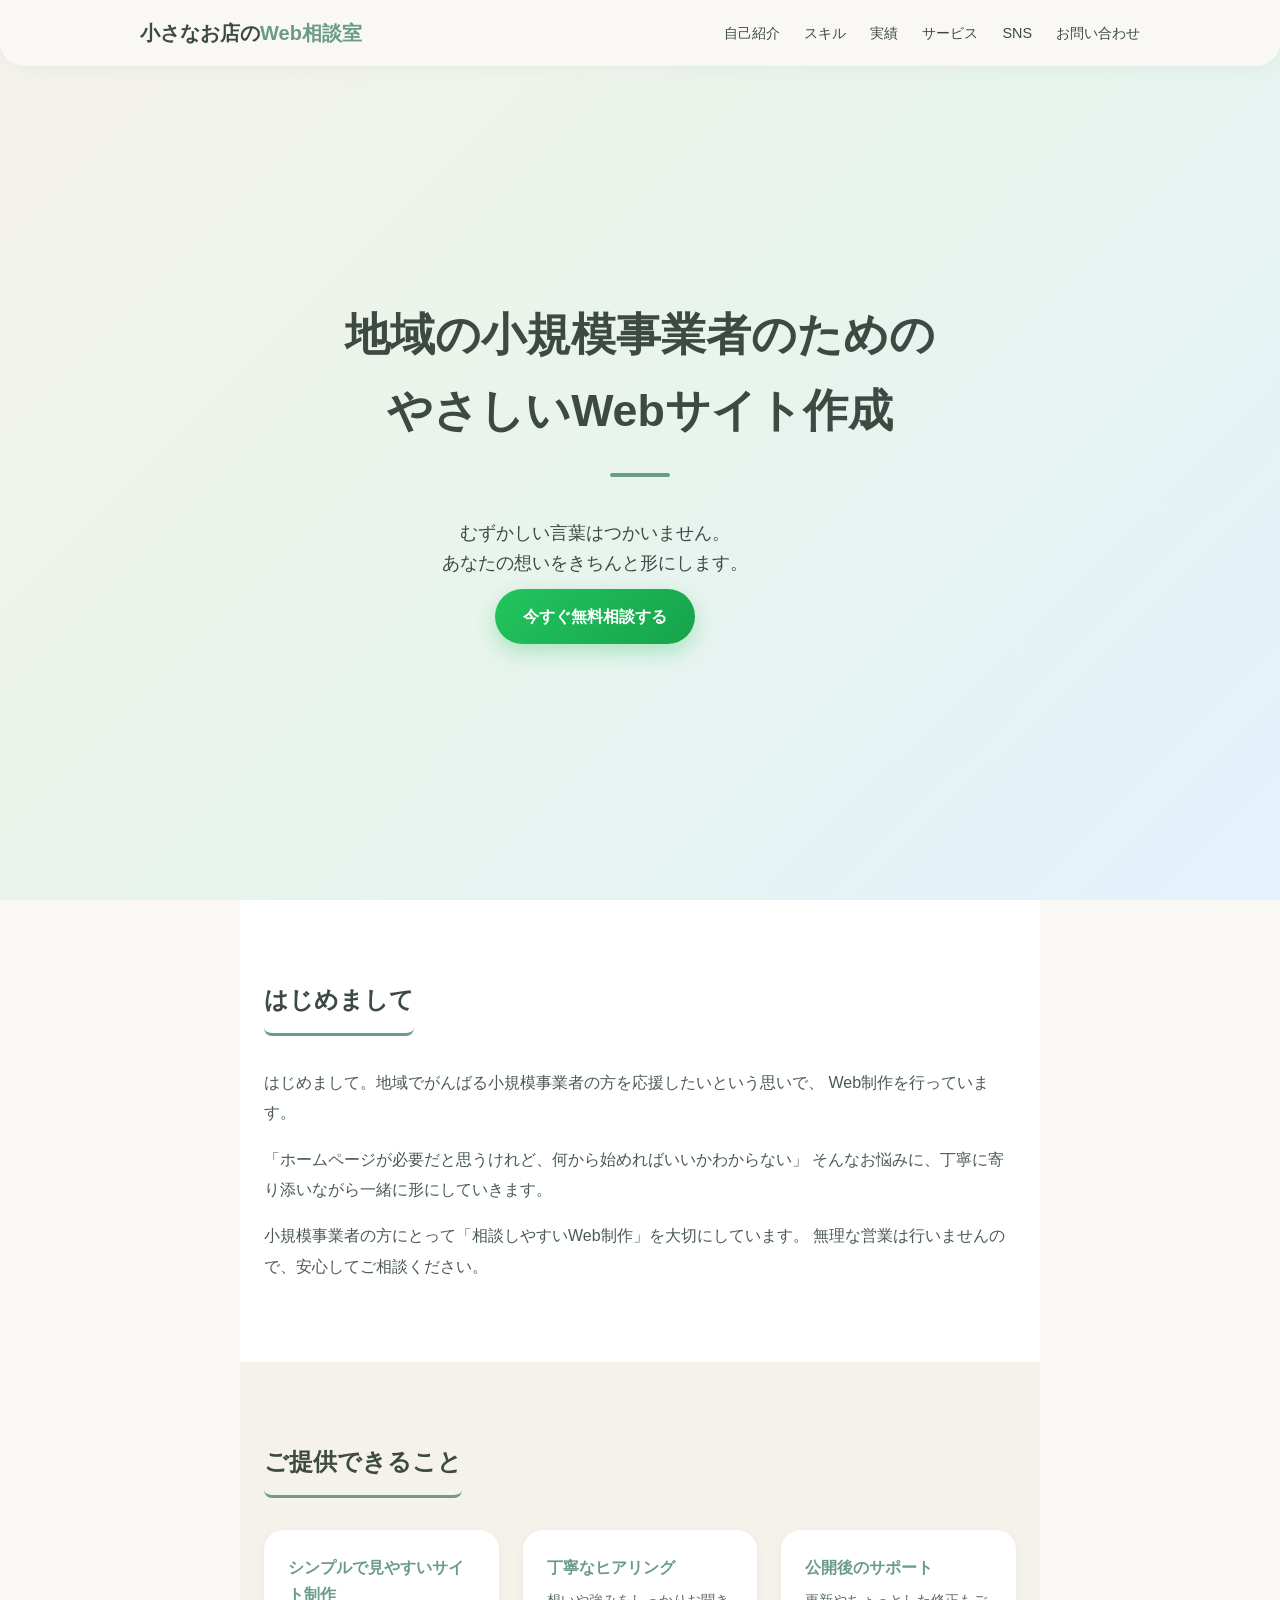
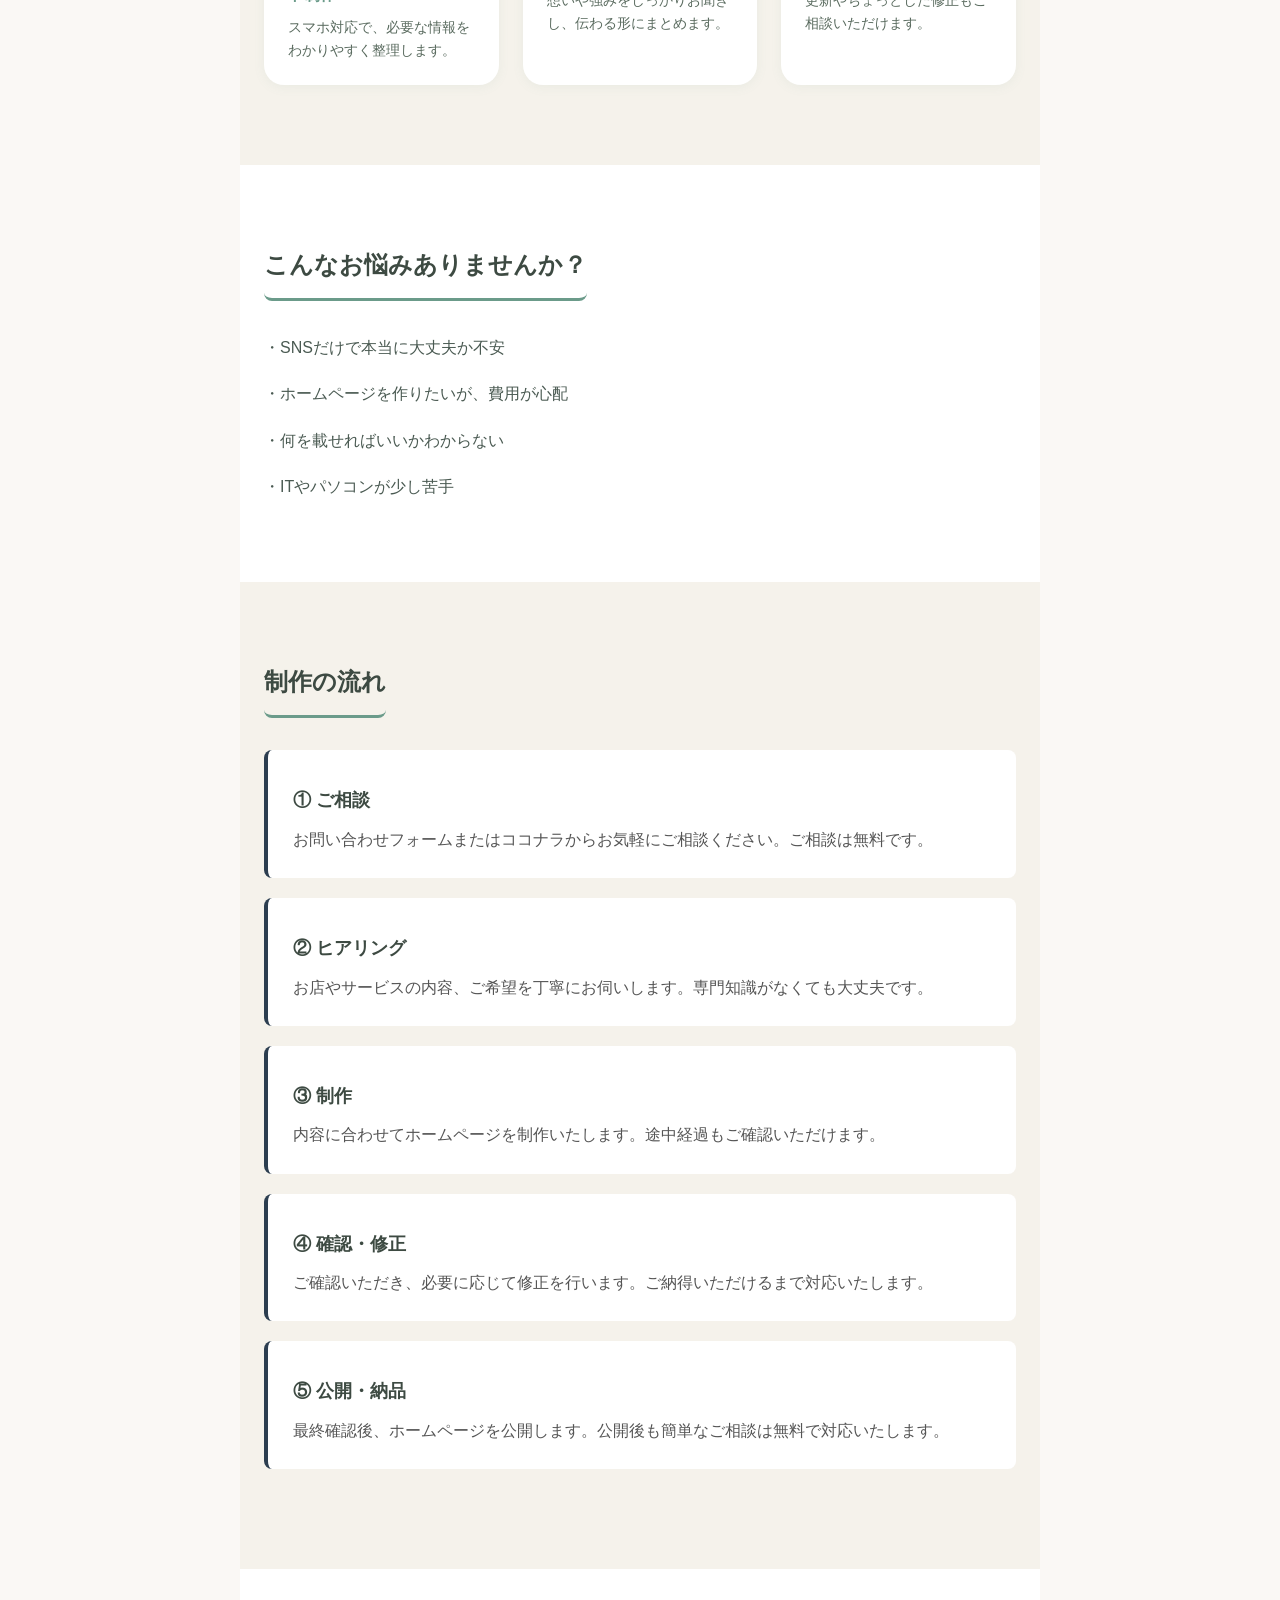
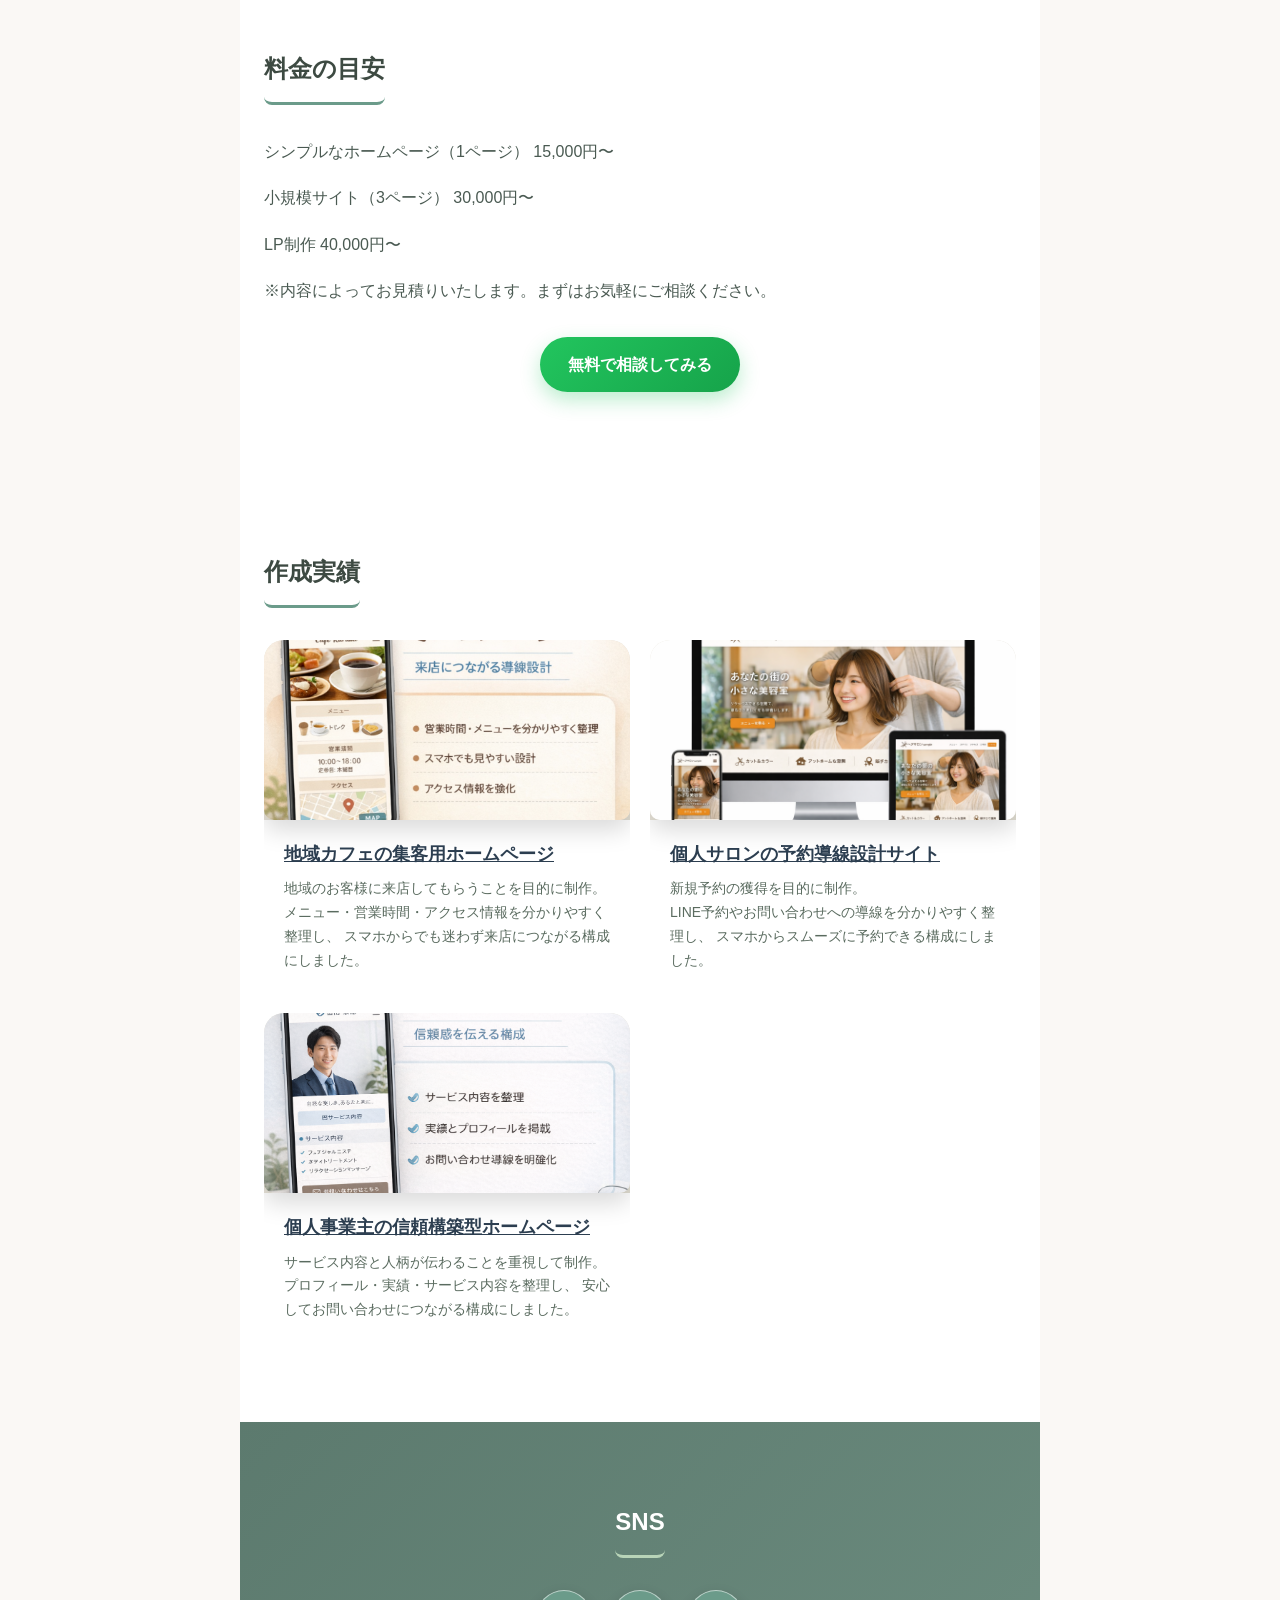
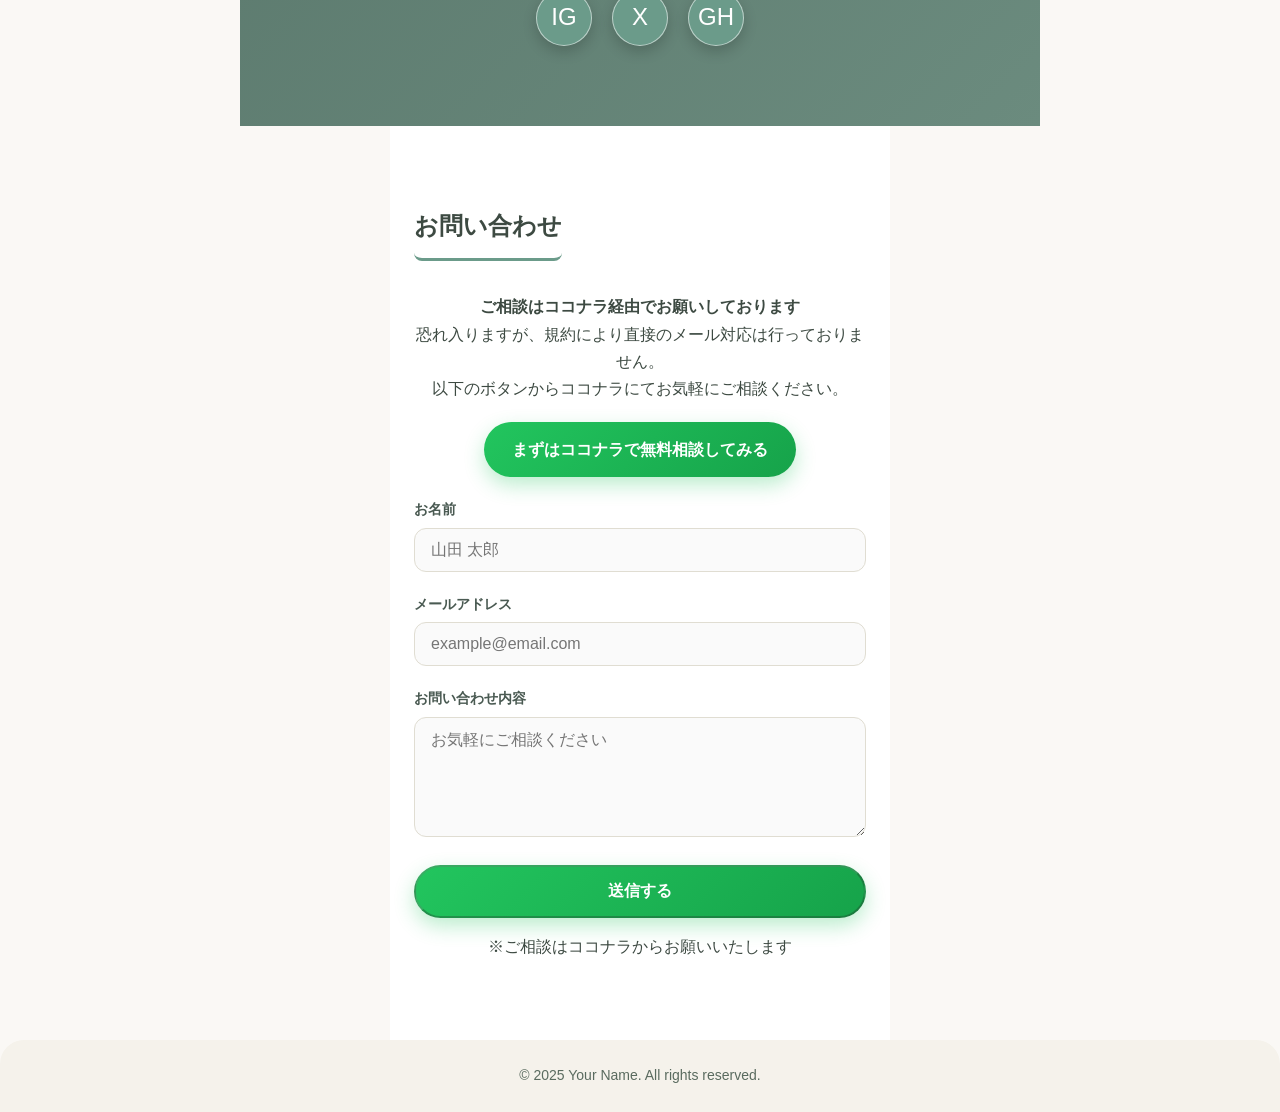
==== commit 7c607224: "公開" ====
--- a/index.html
+++ b/index.html
@@ -254,7 +254,7 @@
     </p>
   
     <p style="text-align:center; margin: 20px 0;">
-      <a href="https://coconala.com/あなたのURL" target="_blank" rel="noopener noreferrer" class="btn-primary">
+      <a href="https://coconala.com/services/4133988" target="_blank" rel="noopener noreferrer" class="btn-primary">
         まずはココナラで無料相談してみる
       </a>
     </p>
--- a/style.css
+++ b/style.css
@@ -452,6 +452,18 @@
   gap: 20px;
 }
 
+.work-content a:link {
+  color: #2C3E50;
+}
+
+.work-content a:visited {
+  color: #2C3E50;
+}
+
+.work-content a:hover {
+  text-decoration: underline;
+}
+
 a:focus-visible,
 button:focus-visible,
 input:focus-visible,
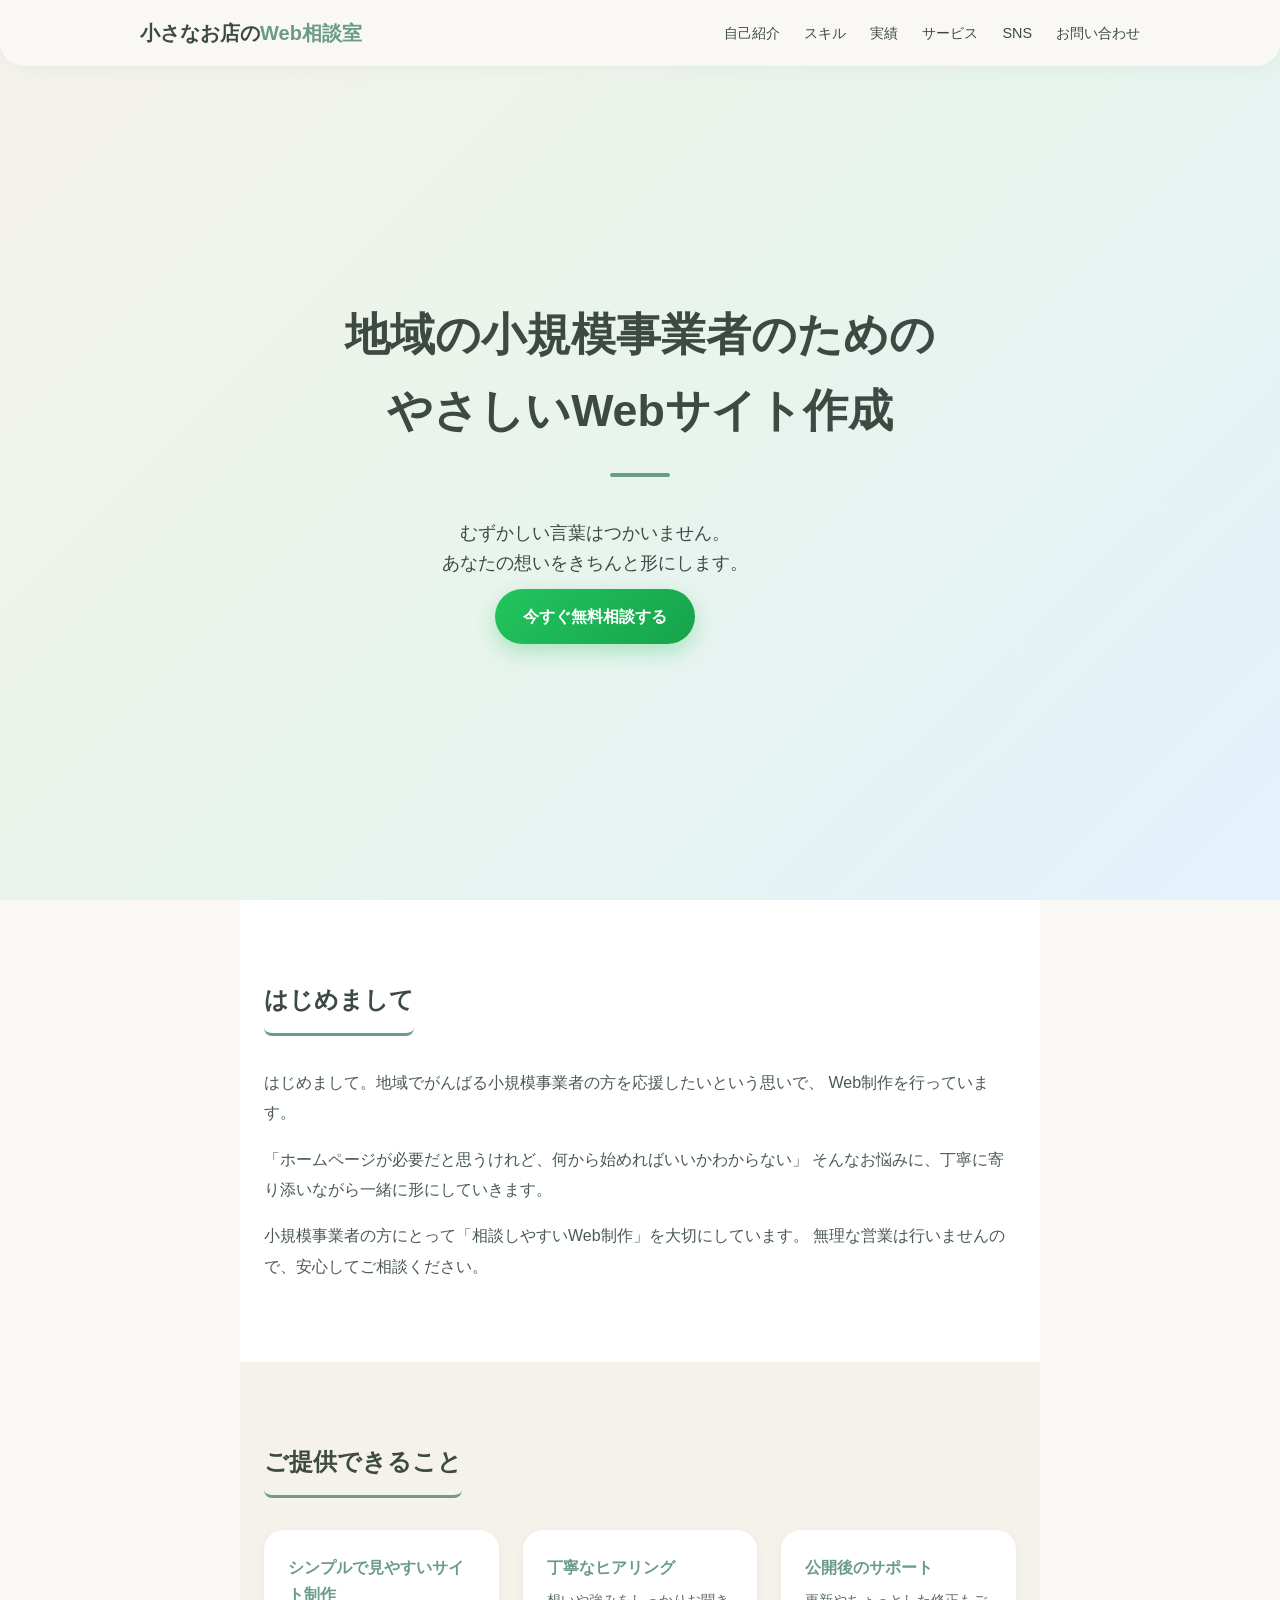
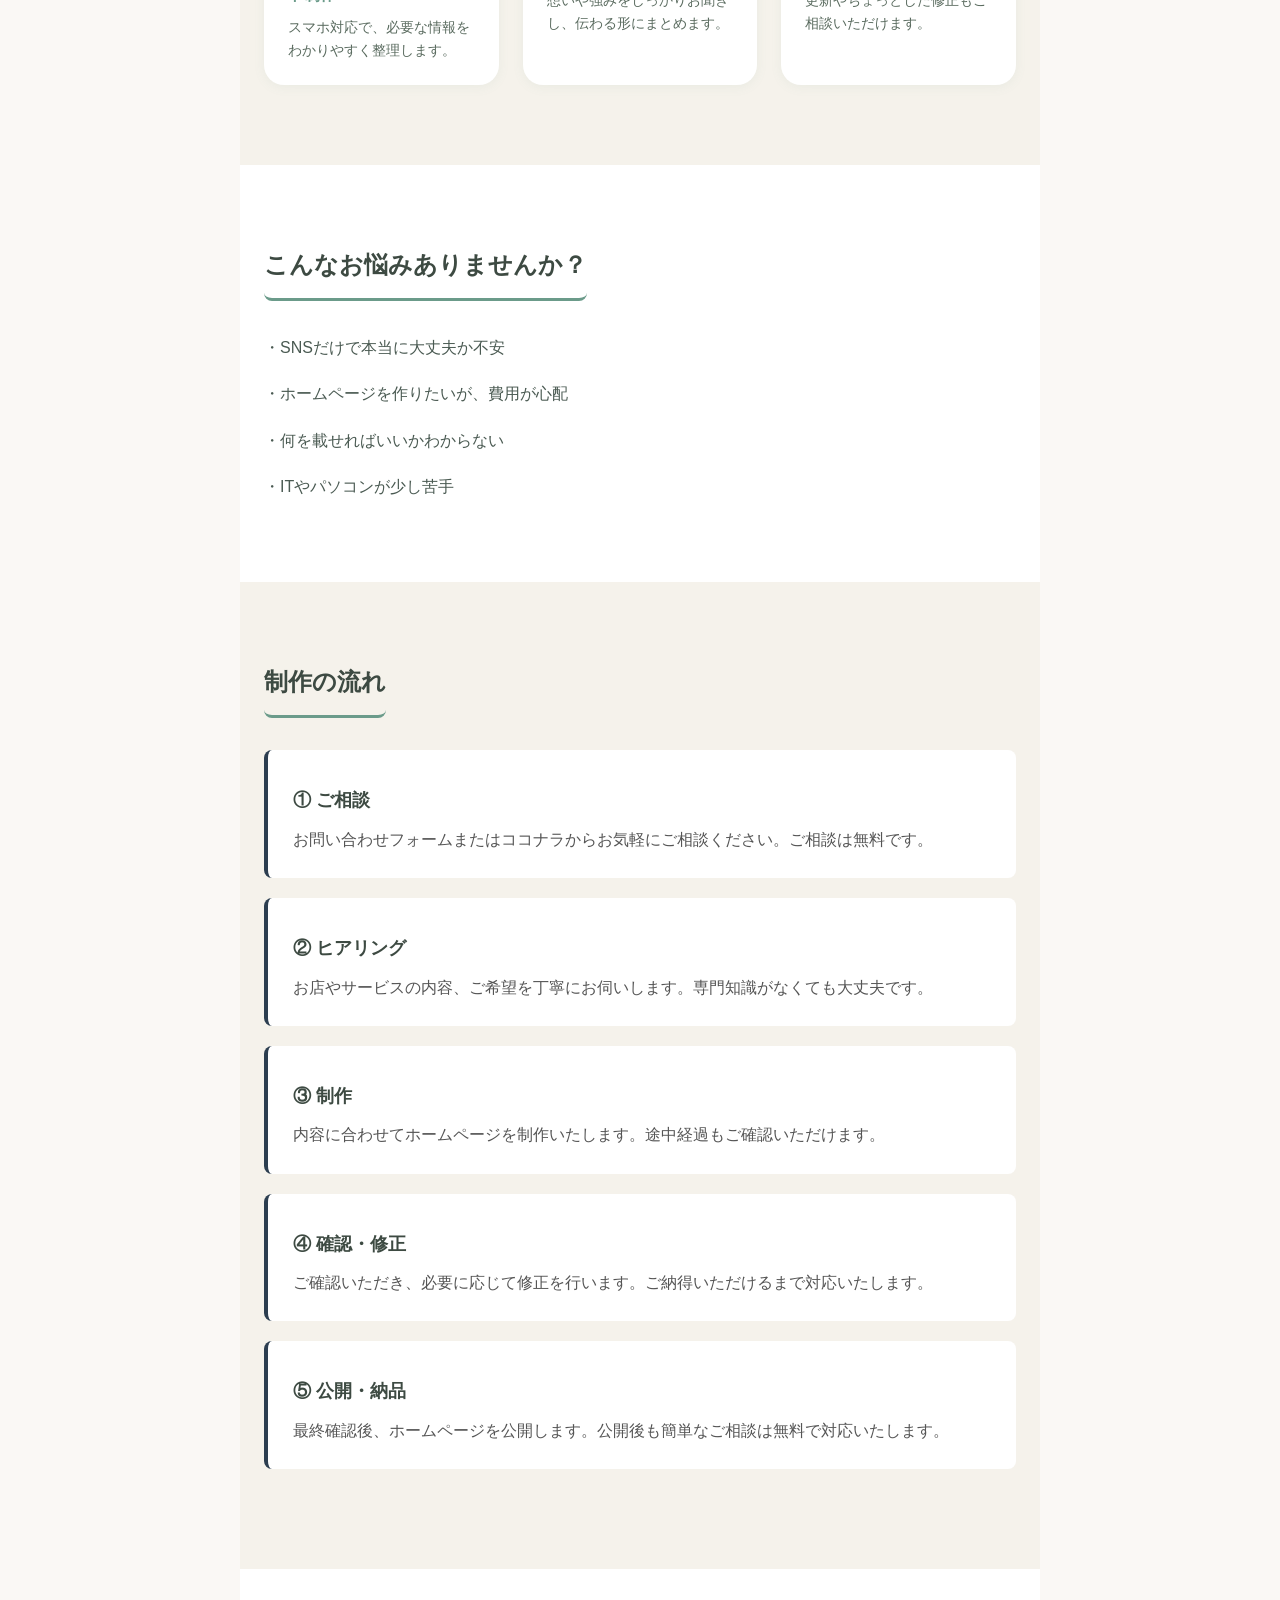
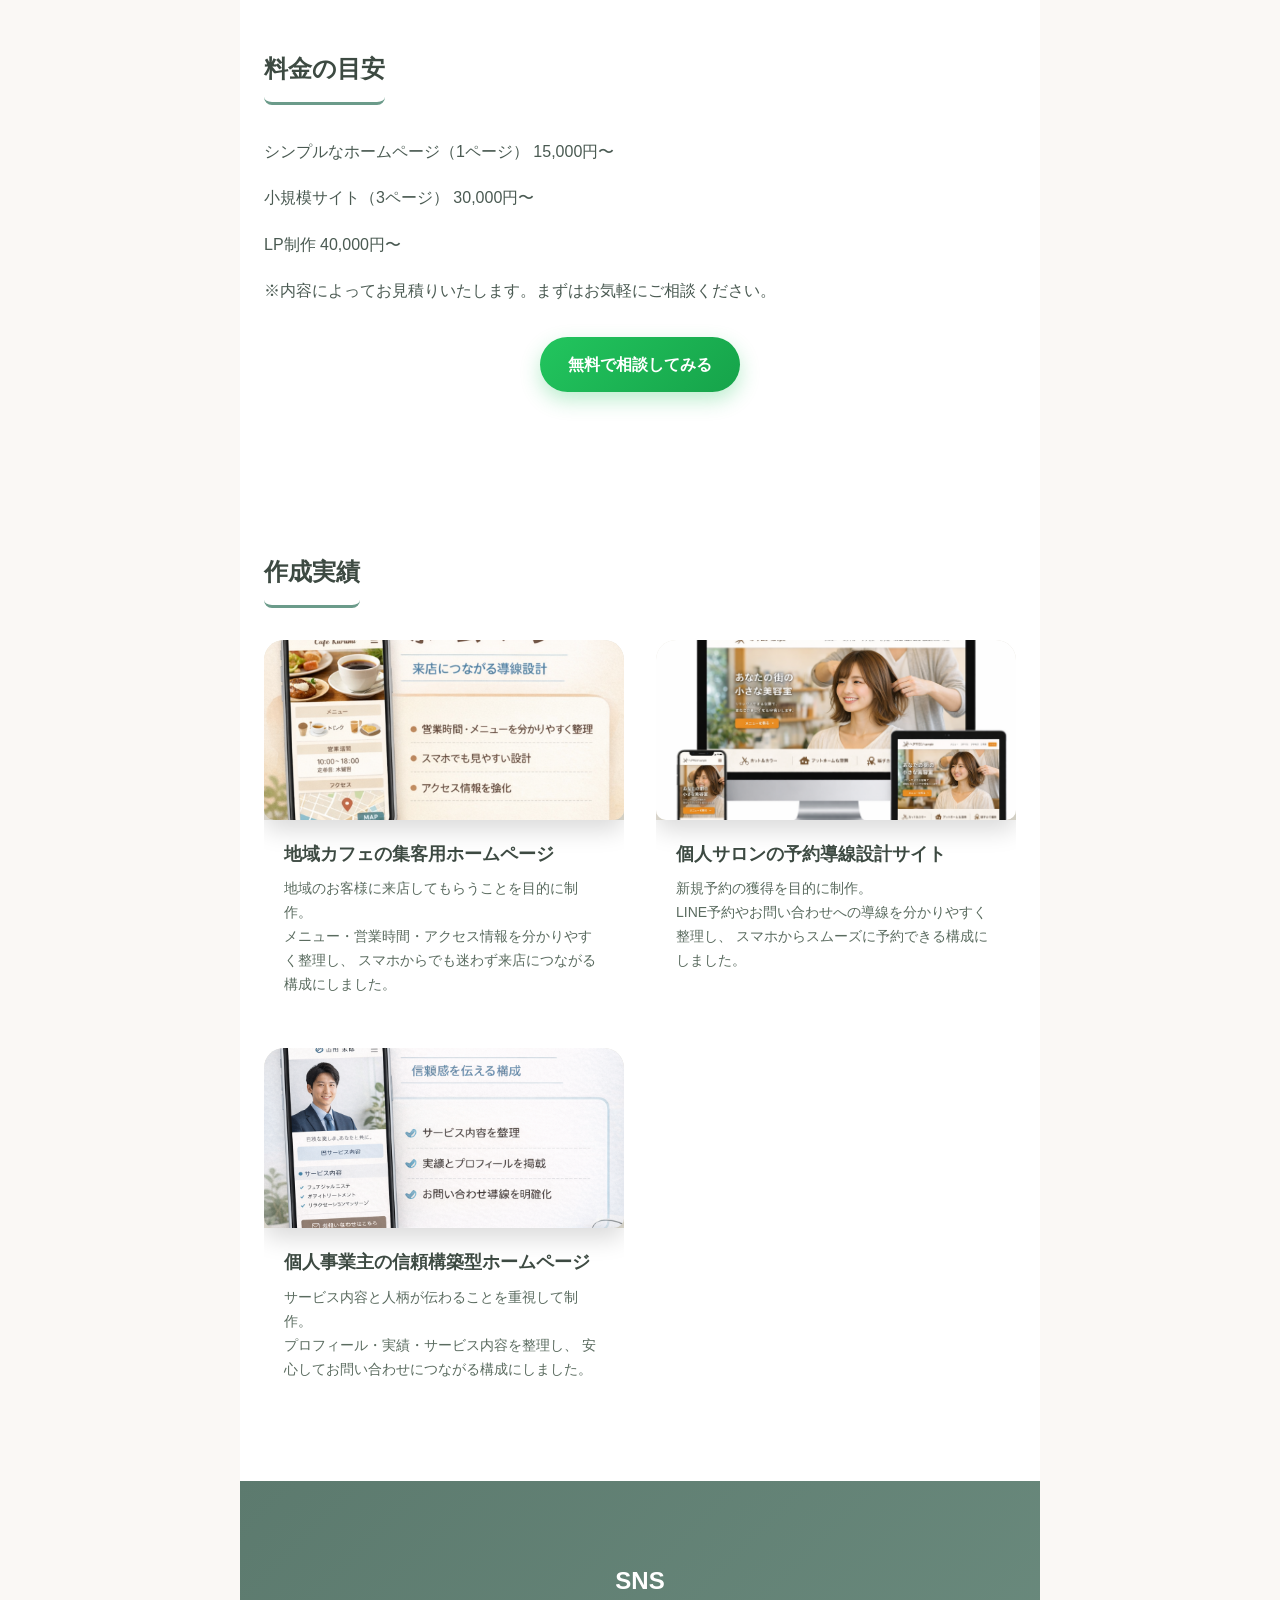
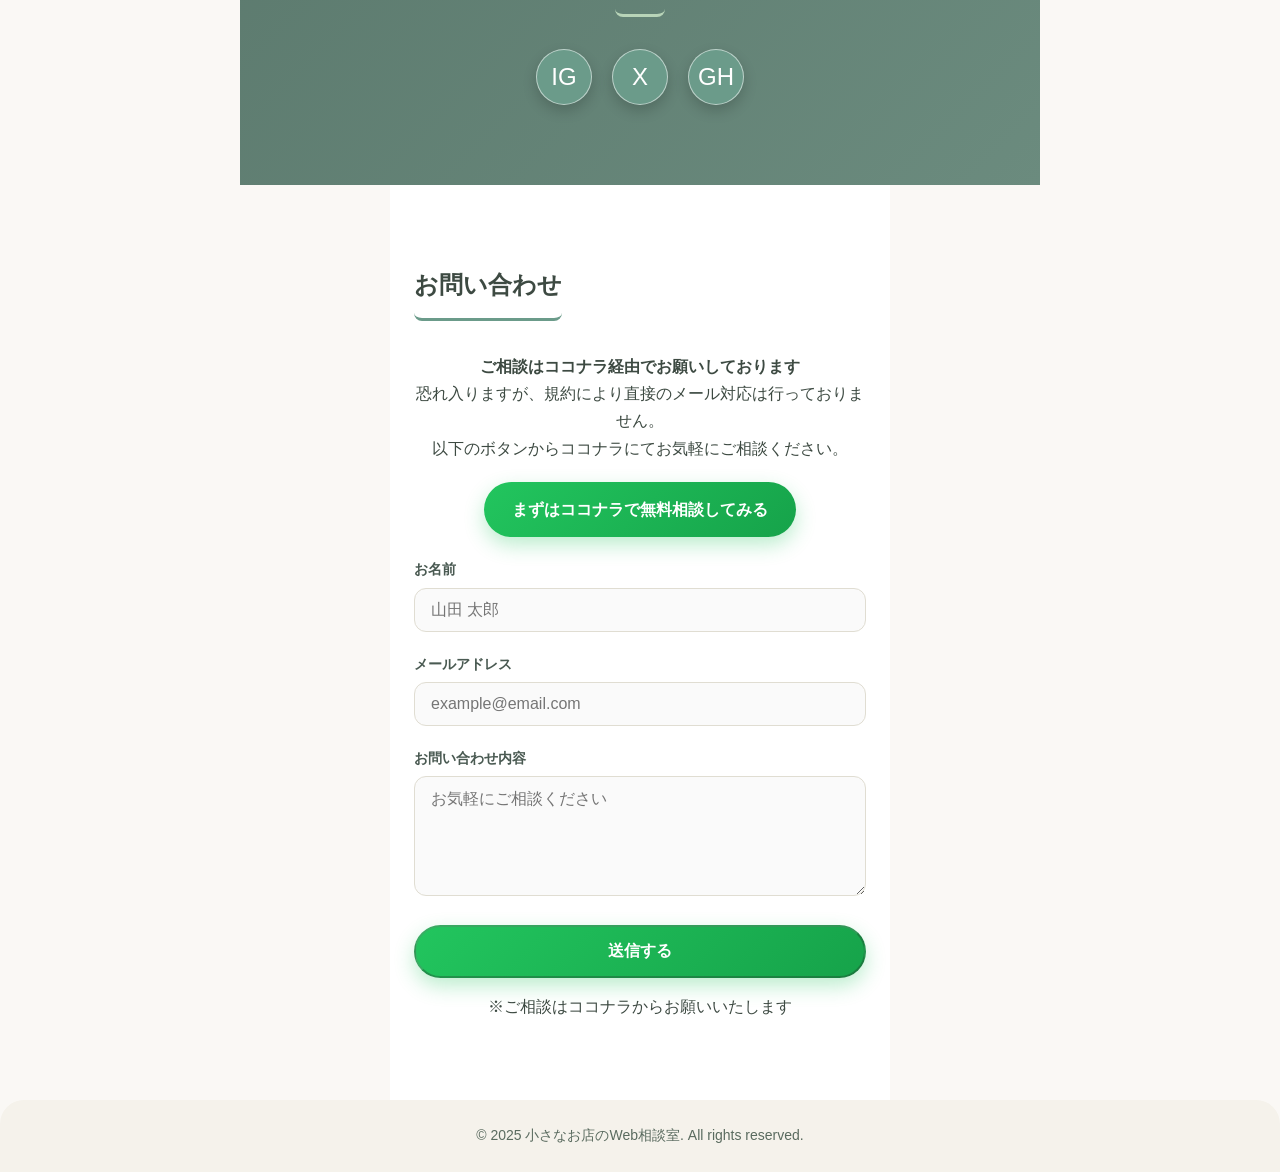
==== commit bc7554d6: "３点修正" ====
--- a/index.html
+++ b/index.html
@@ -151,7 +151,7 @@
       <p>※内容によってお見積りいたします。まずはお気軽にご相談ください。</p>
     </div>
 
-    <div style="text-align:center; margin-top:30px;">
+    <div class="section-cta">
       <a href="#contact" class="btn-primary">
         無料で相談してみる
       </a>
@@ -172,11 +172,7 @@
           </div>
         
           <div class="work-content">
-            <h3>
-              <a href="リンクURL" target="_blank" rel="noopener noreferrer">
-                地域カフェの集客用ホームページ
-              </a>
-            </h3>
+            <h3 class="work-title">地域カフェの集客用ホームページ</h3>
         
             <p>
               地域のお客様に来店してもらうことを目的に制作。<br>
@@ -191,11 +187,7 @@
           <img src="work1.png" alt="サロンのホームページ">
         </div>
         <div class="work-content">
-            <h3>
-              <a href="#" target="_blank" rel="noopener noreferrer">
-                個人サロンの予約導線設計サイト
-              </a>
-            </h3>
+            <h3 class="work-title">個人サロンの予約導線設計サイト</h3>
           <p>
             新規予約の獲得を目的に制作。<br>
             LINE予約やお問い合わせへの導線を分かりやすく整理し、
@@ -208,11 +200,7 @@
           <img src="work3.png" alt="個人事業主のホームページ">
         </div>
         <div class="work-content">
-          <h3>
-            <a href="#" target="_blank" rel="noopener noreferrer">
-              個人事業主の信頼構築型ホームページ
-            </a>
-          </h3>
+          <h3 class="work-title">個人事業主の信頼構築型ホームページ</h3>
           <p>
             サービス内容と人柄が伝わることを重視して制作。<br>
             プロフィール・実績・サービス内容を整理し、
@@ -244,16 +232,16 @@
   <section class="section section-alt contact-section" id="contact">
     <h2 class="section-title">お問い合わせ</h2>
   
-    <p style="text-align:center; font-weight:bold;">
+    <p class="contact-note-strong">
       ご相談はココナラ経由でお願いしております
     </p>
   
-    <p style="text-align:center;">
+    <p class="contact-note">
       恐れ入りますが、規約により直接のメール対応は行っておりません。<br>
       以下のボタンからココナラにてお気軽にご相談ください。
     </p>
   
-    <p style="text-align:center; margin: 20px 0;">
+    <p class="contact-cta">
       <a href="https://coconala.com/services/4133988" target="_blank" rel="noopener noreferrer" class="btn-primary">
         まずはココナラで無料相談してみる
       </a>
@@ -275,7 +263,7 @@
       <button type="submit" class="btn-primary" disabled>送信する</button>
     </form>
   
-    <p style="text-align:center; margin-top:15px;">
+    <p class="contact-note-foot">
       ※ご相談はココナラからお願いいたします
     </p>
   </section>
@@ -283,7 +271,7 @@
   
 
   <footer>
-    <p>&copy; 2025 Your Name. All rights reserved.</p>
+    <p>&copy; 2025 小さなお店のWeb相談室. All rights reserved.</p>
   </footer>
 </body>
 </html>
--- a/style.css
+++ b/style.css
@@ -232,6 +232,12 @@
   .work-content h3 {
     font-size: 1.1rem;
     color: #3d4a42;
+    margin-bottom: 8px;
+  }
+
+  .work-title {
+    font-size: 1.1rem;
+    color: #2c3e50;
     margin-bottom: 8px;
   }
 
@@ -293,6 +299,30 @@
     margin: 0 auto;
   }
 
+  .section-cta {
+    text-align: center;
+    margin-top: 30px;
+  }
+
+  .contact-note-strong {
+    text-align: center;
+    font-weight: bold;
+  }
+
+  .contact-note {
+    text-align: center;
+  }
+
+  .contact-cta {
+    text-align: center;
+    margin: 20px 0;
+  }
+
+  .contact-note-foot {
+    text-align: center;
+    margin-top: 15px;
+  }
+
   /* メールリンクスタイル */
   .contact-email {
     display: inline-block;
@@ -446,24 +476,6 @@
   box-shadow:0 15px 35px rgba(0,0,0,0.2);
 }
 
-.works-grid {
-  display: grid;
-  grid-template-columns: 1fr 1fr; /* 2列 */
-  gap: 20px;
-}
-
-.work-content a:link {
-  color: #2C3E50;
-}
-
-.work-content a:visited {
-  color: #2C3E50;
-}
-
-.work-content a:hover {
-  text-decoration: underline;
-}
-
 a:focus-visible,
 button:focus-visible,
 input:focus-visible,
